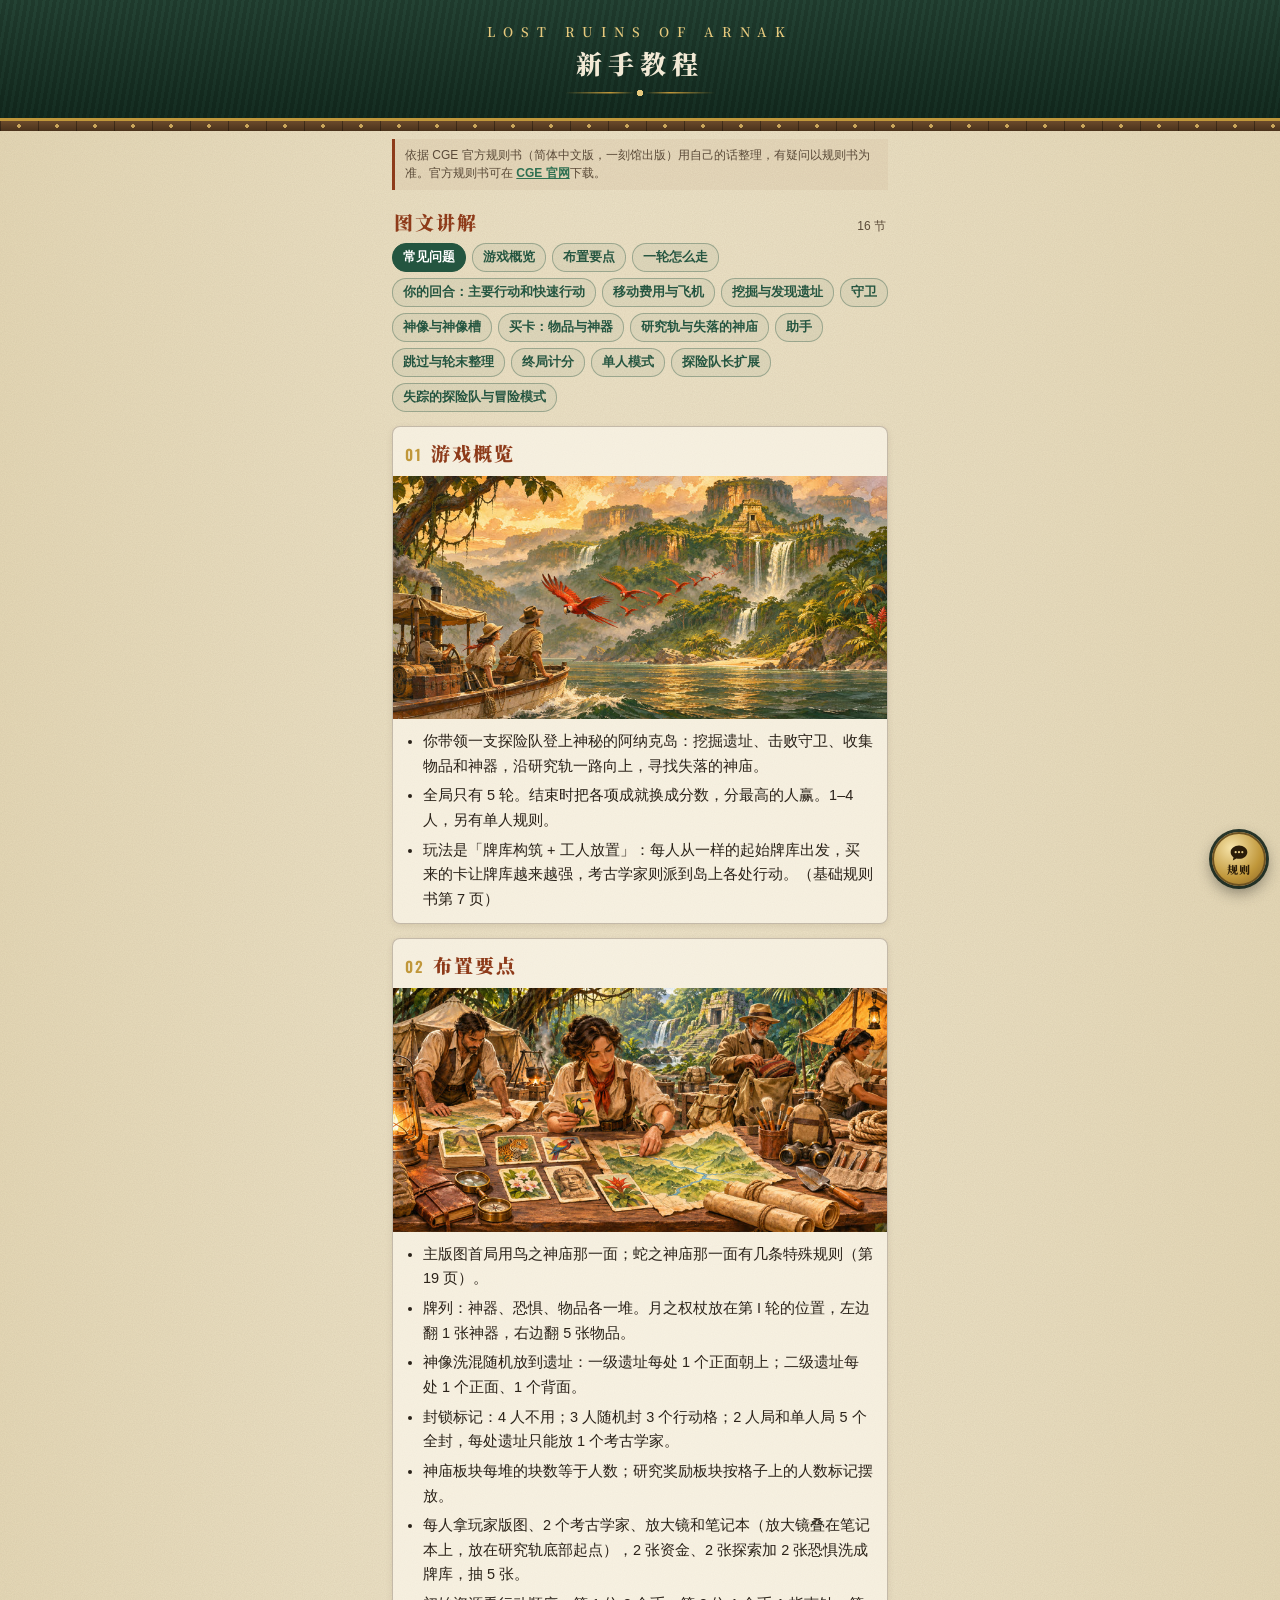
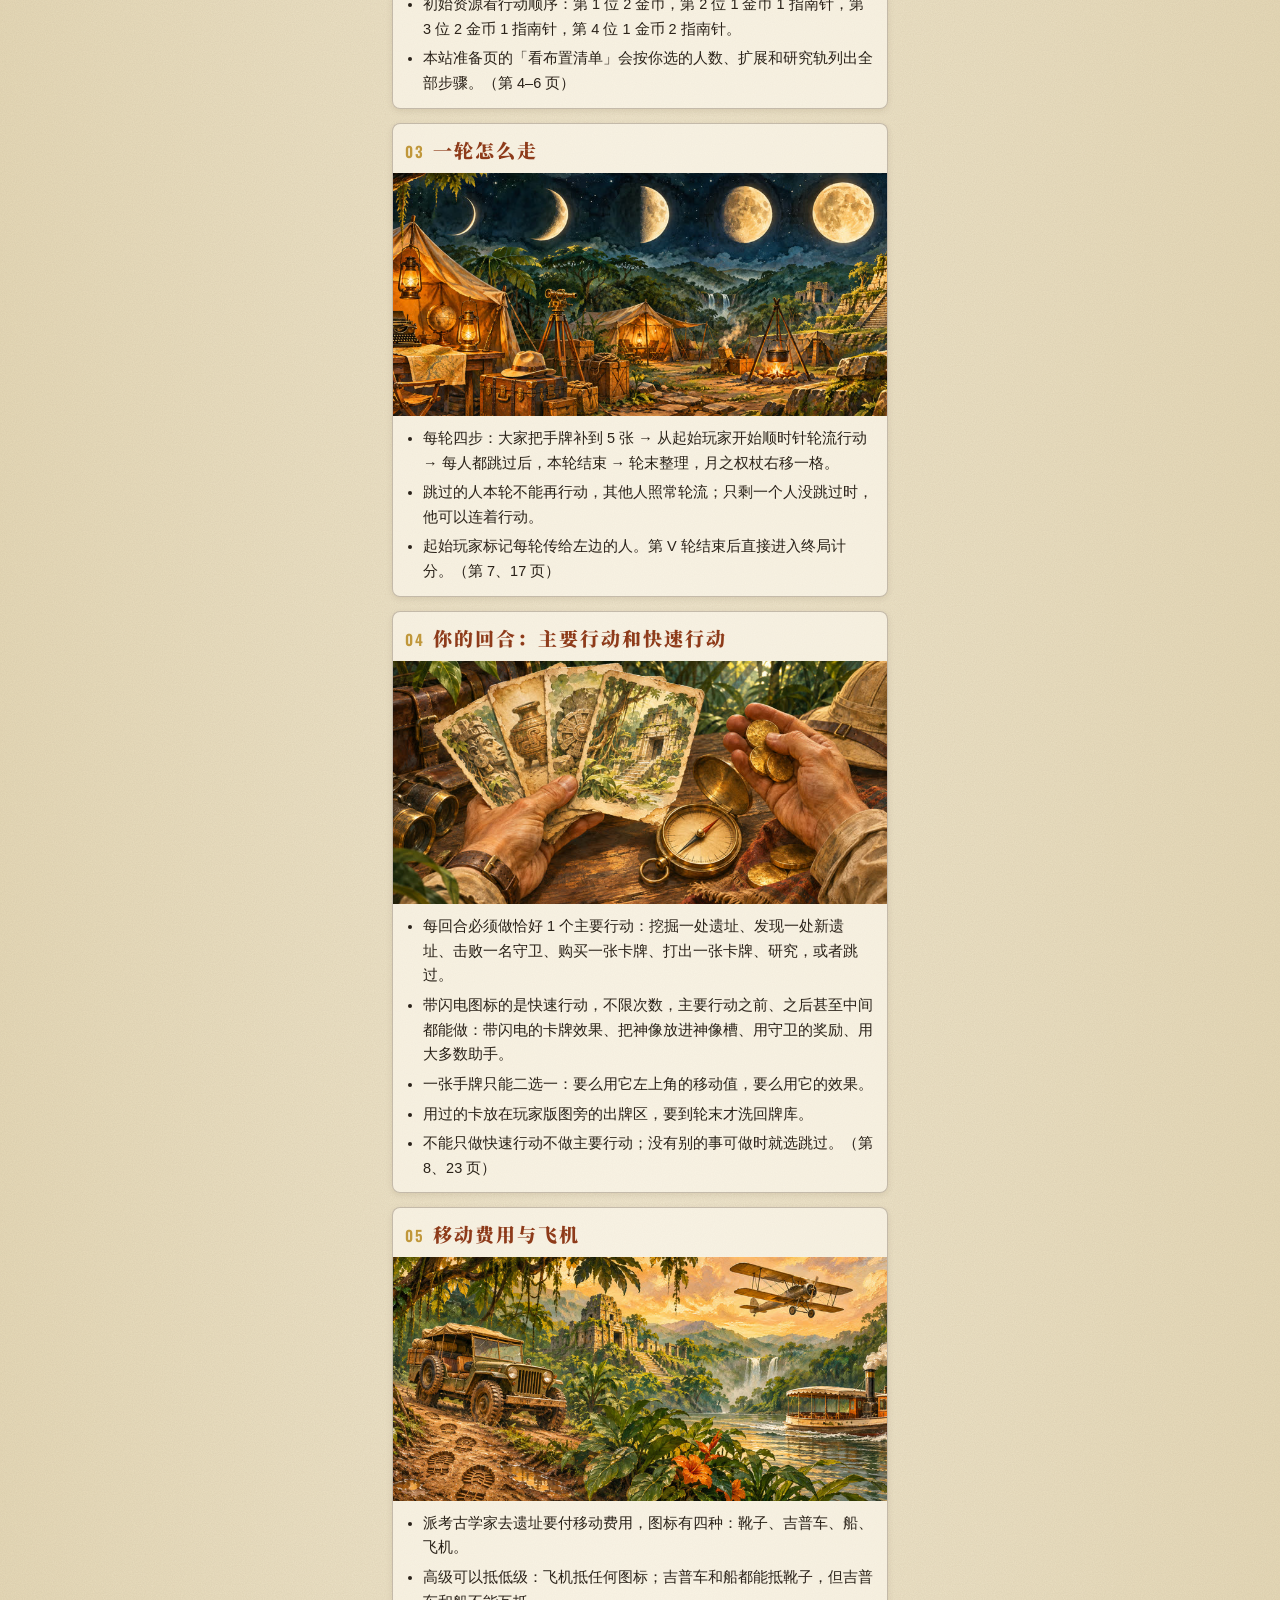
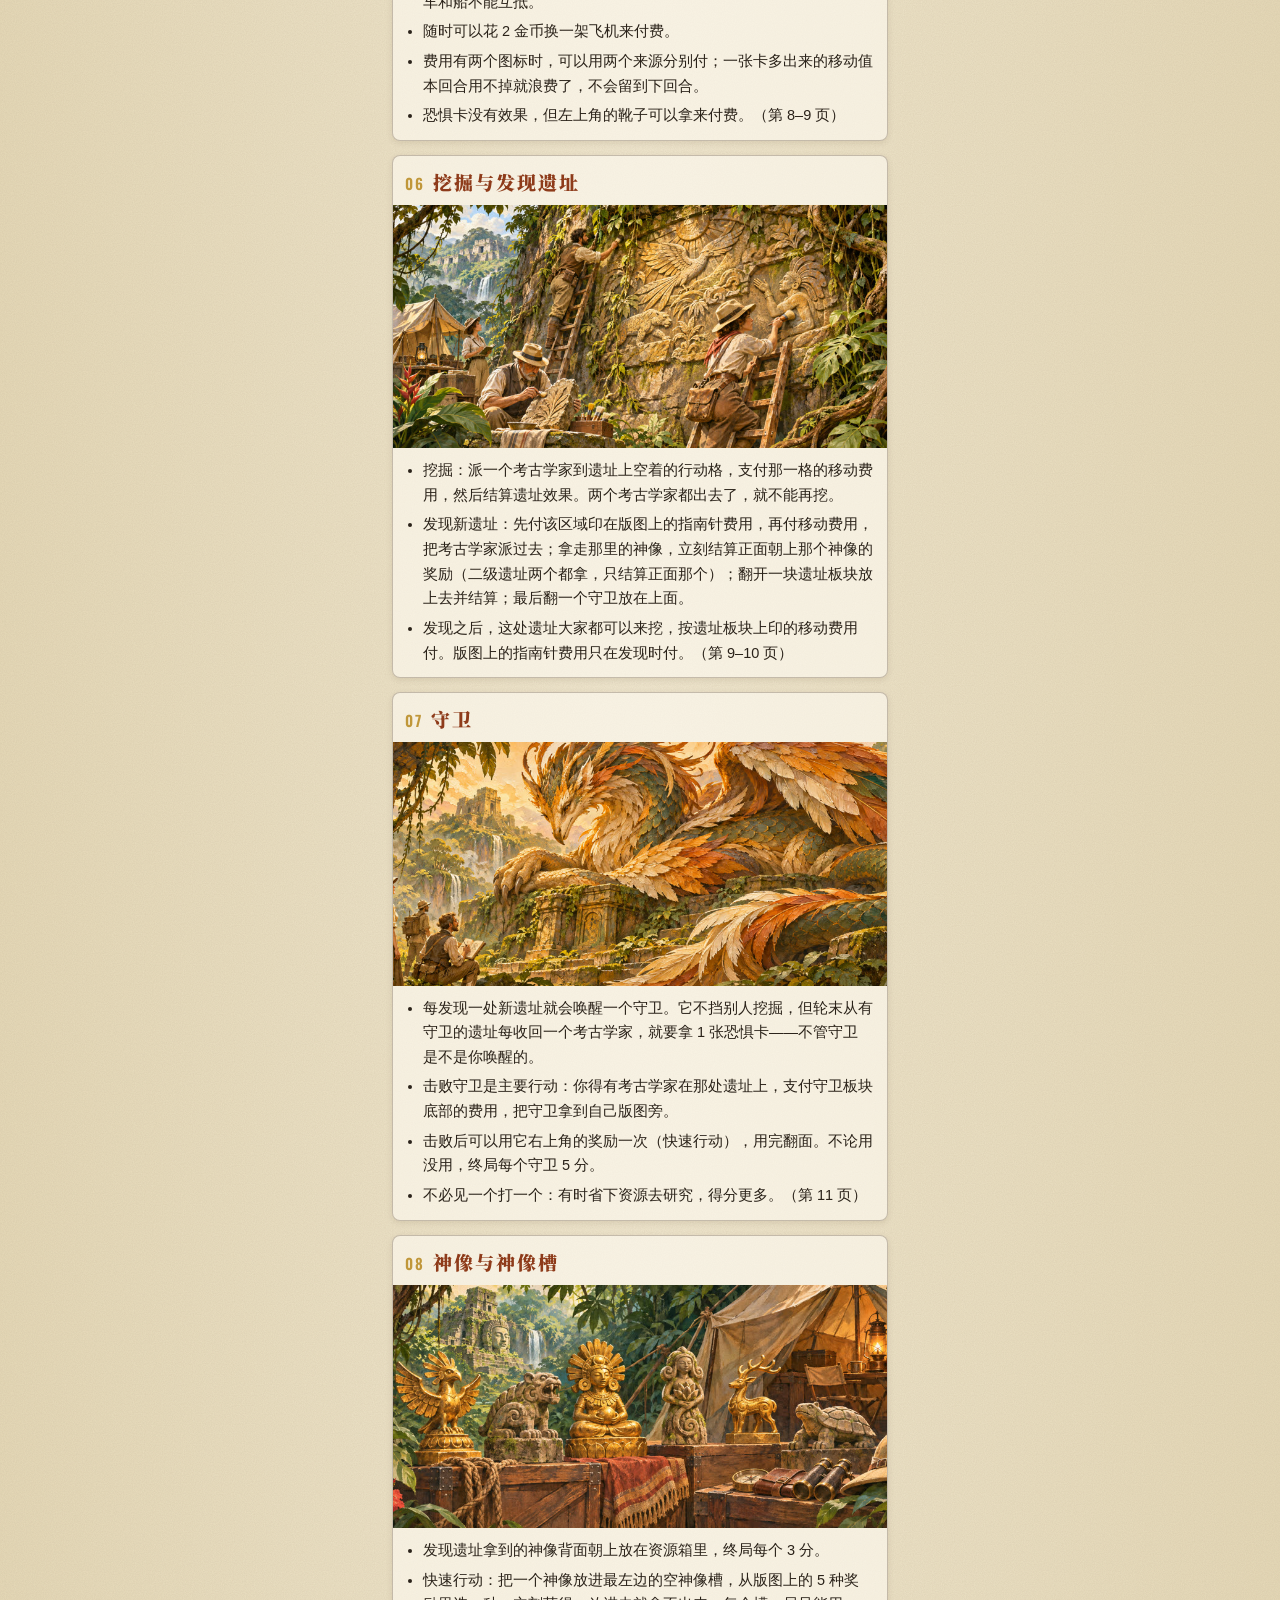
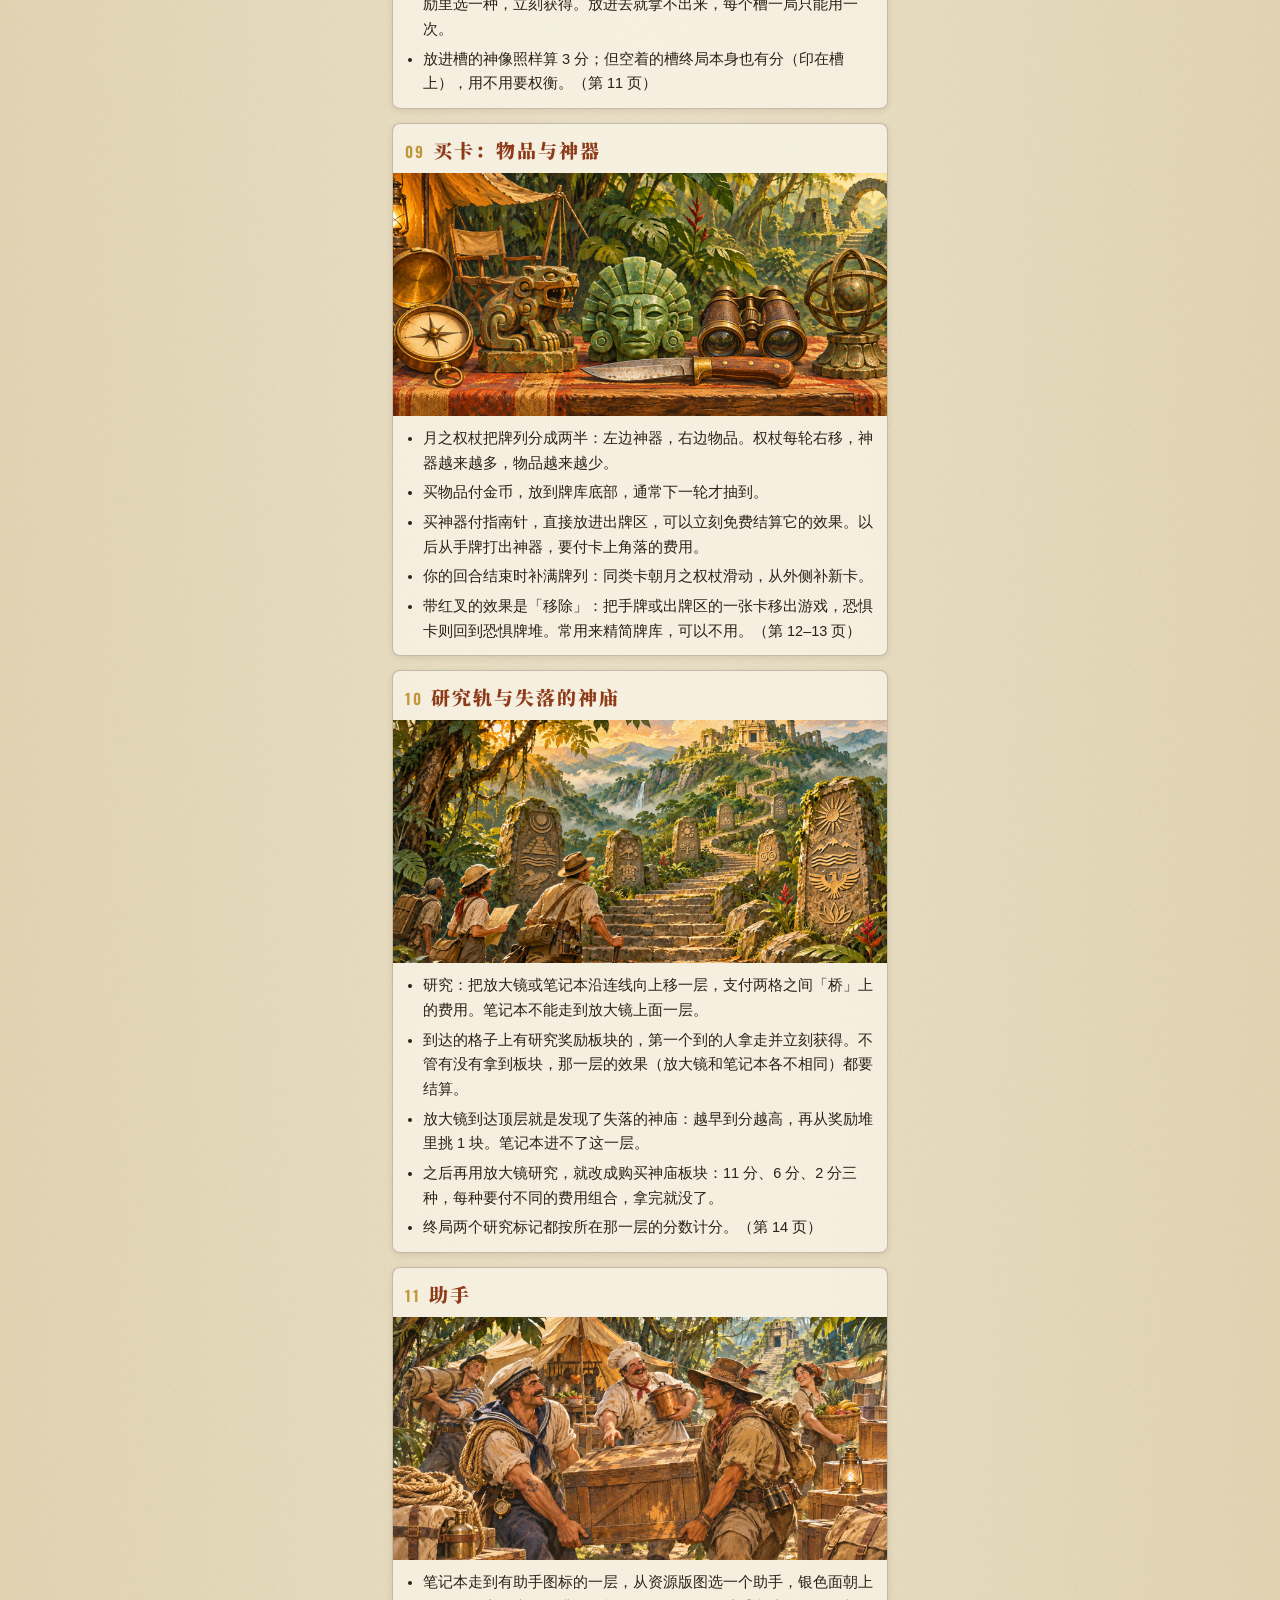
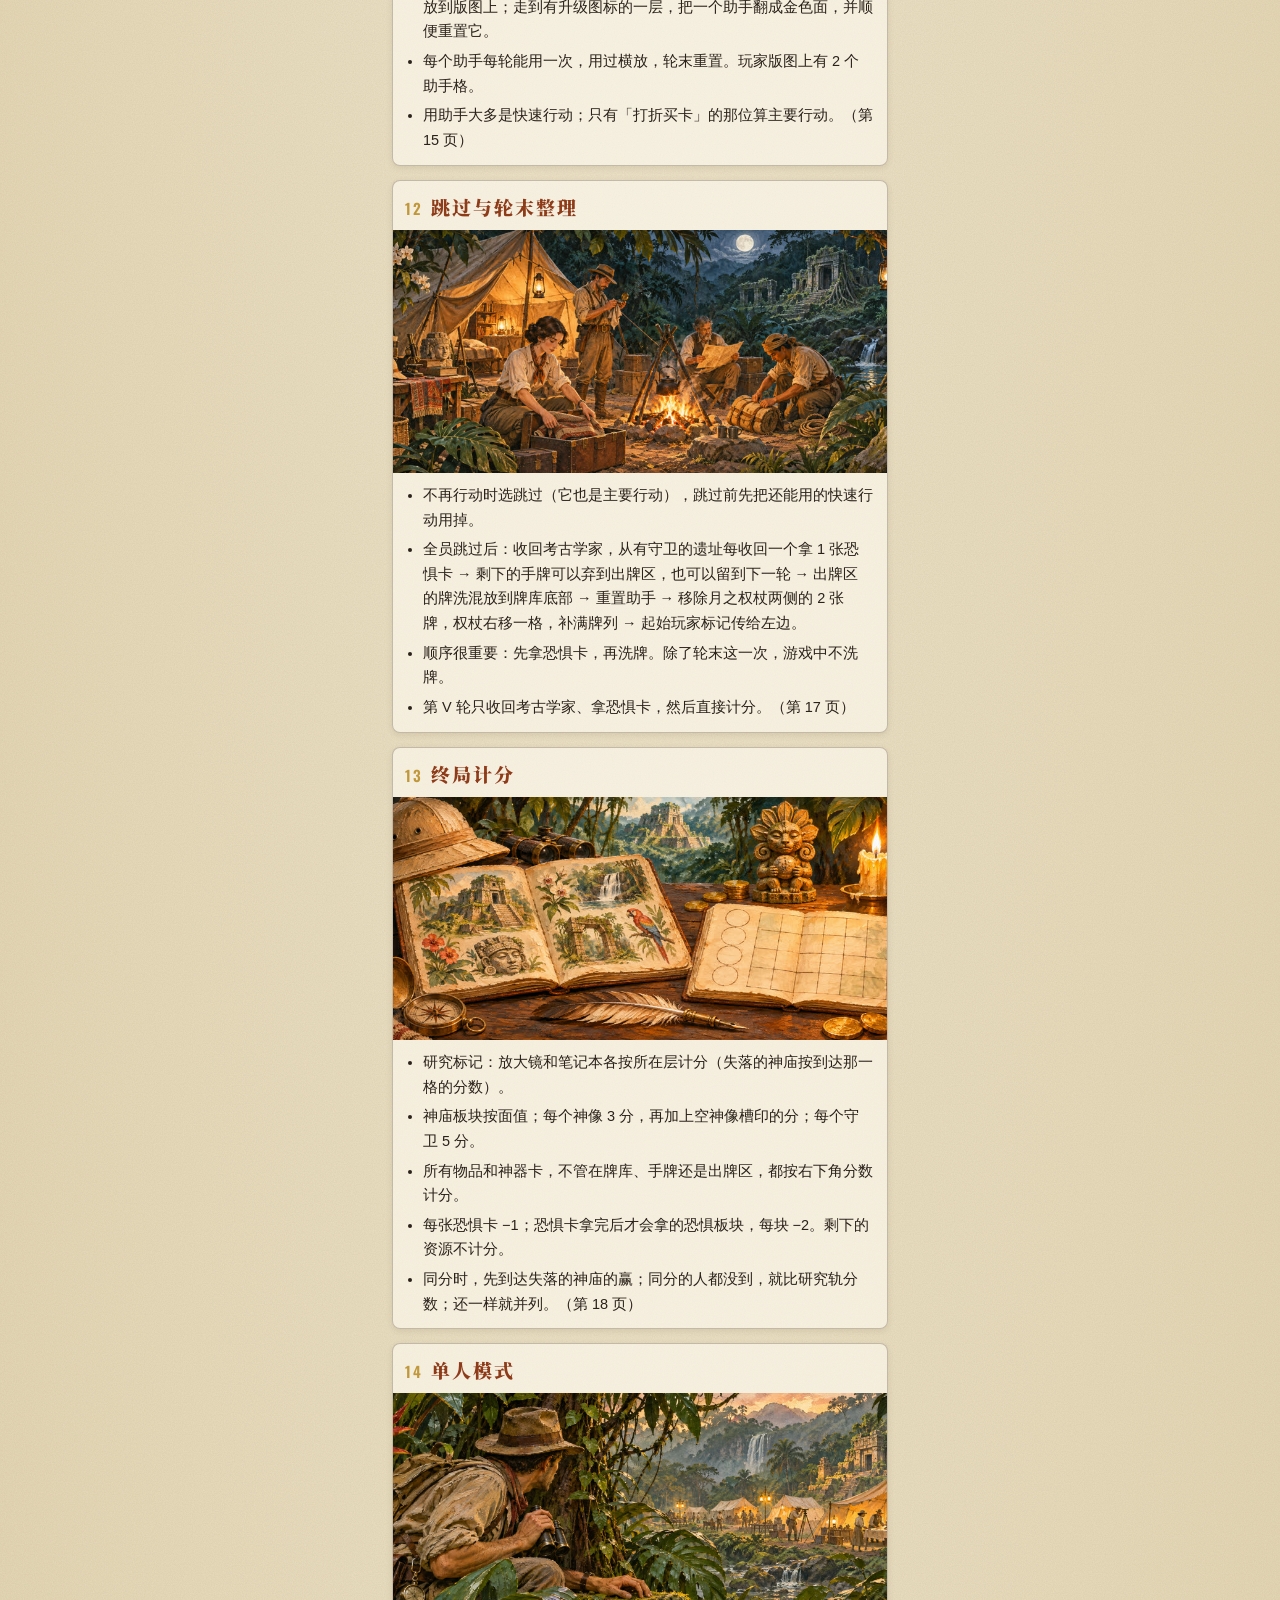
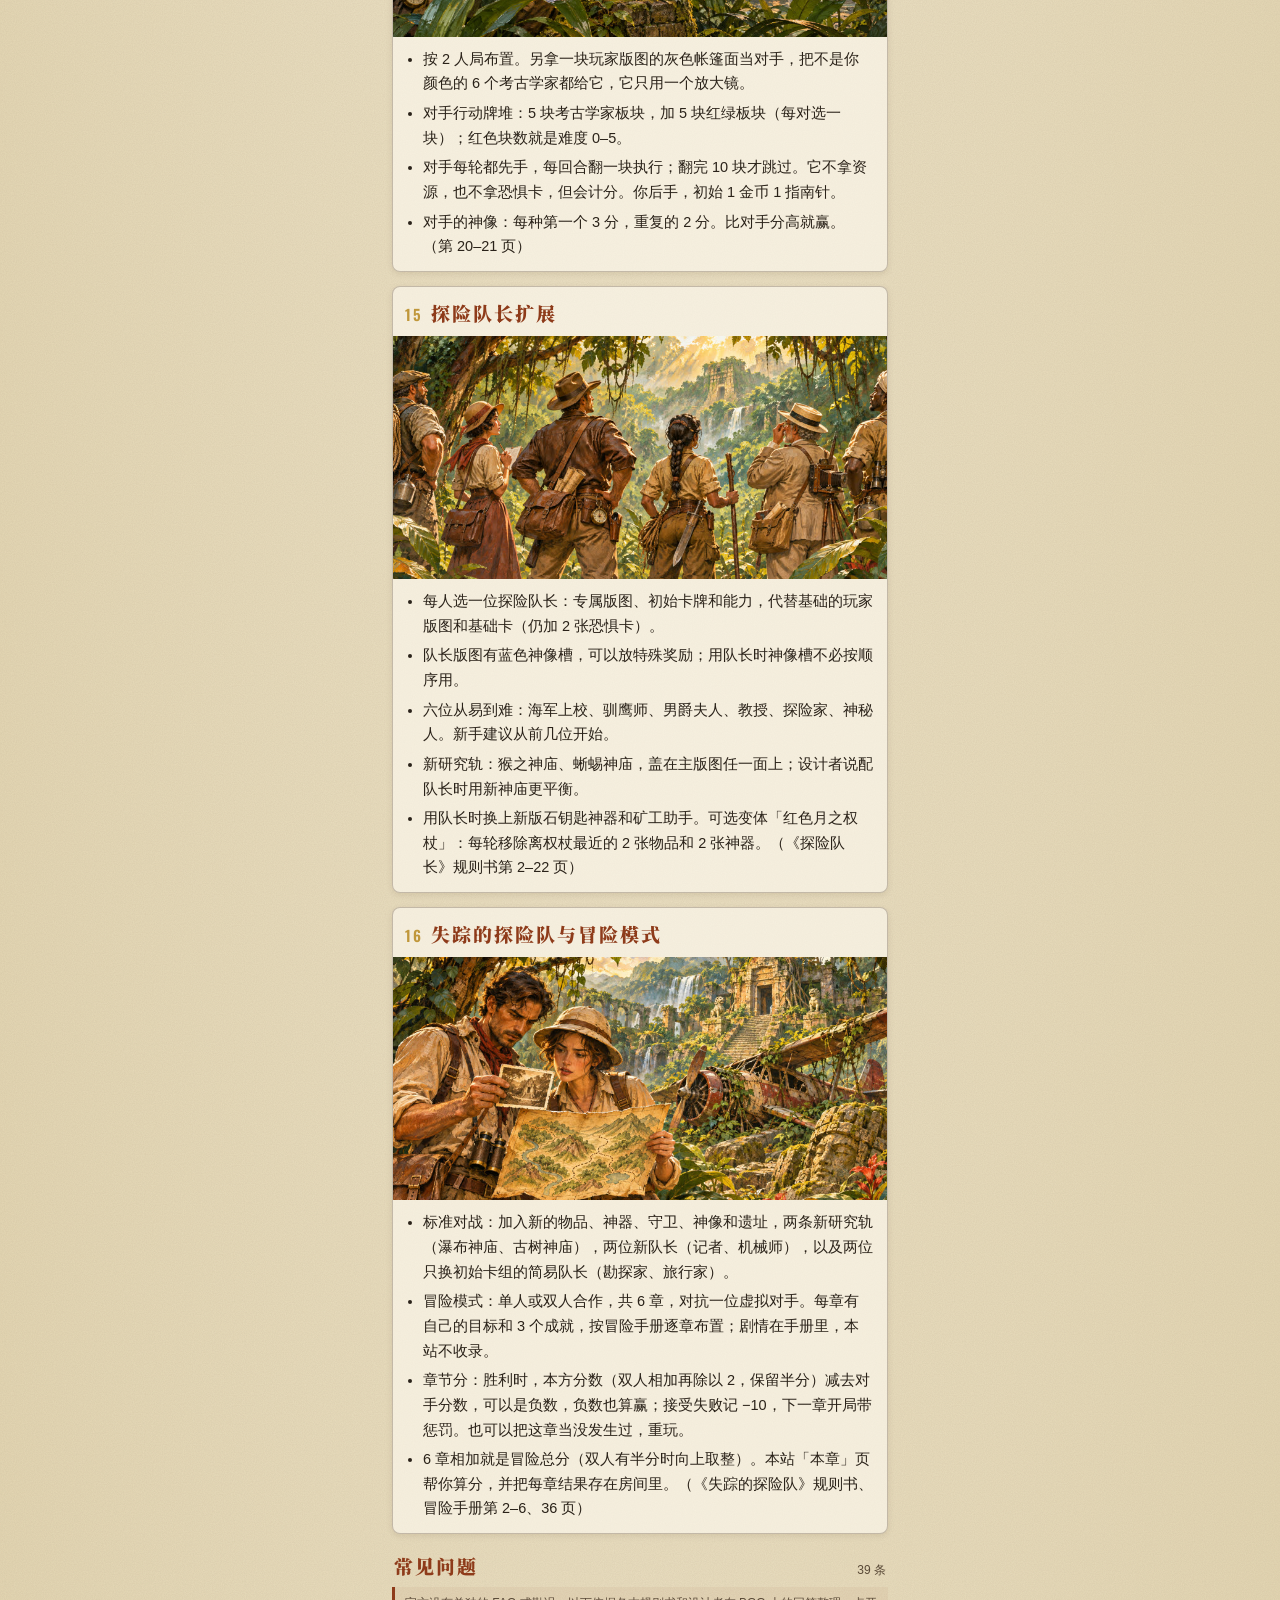
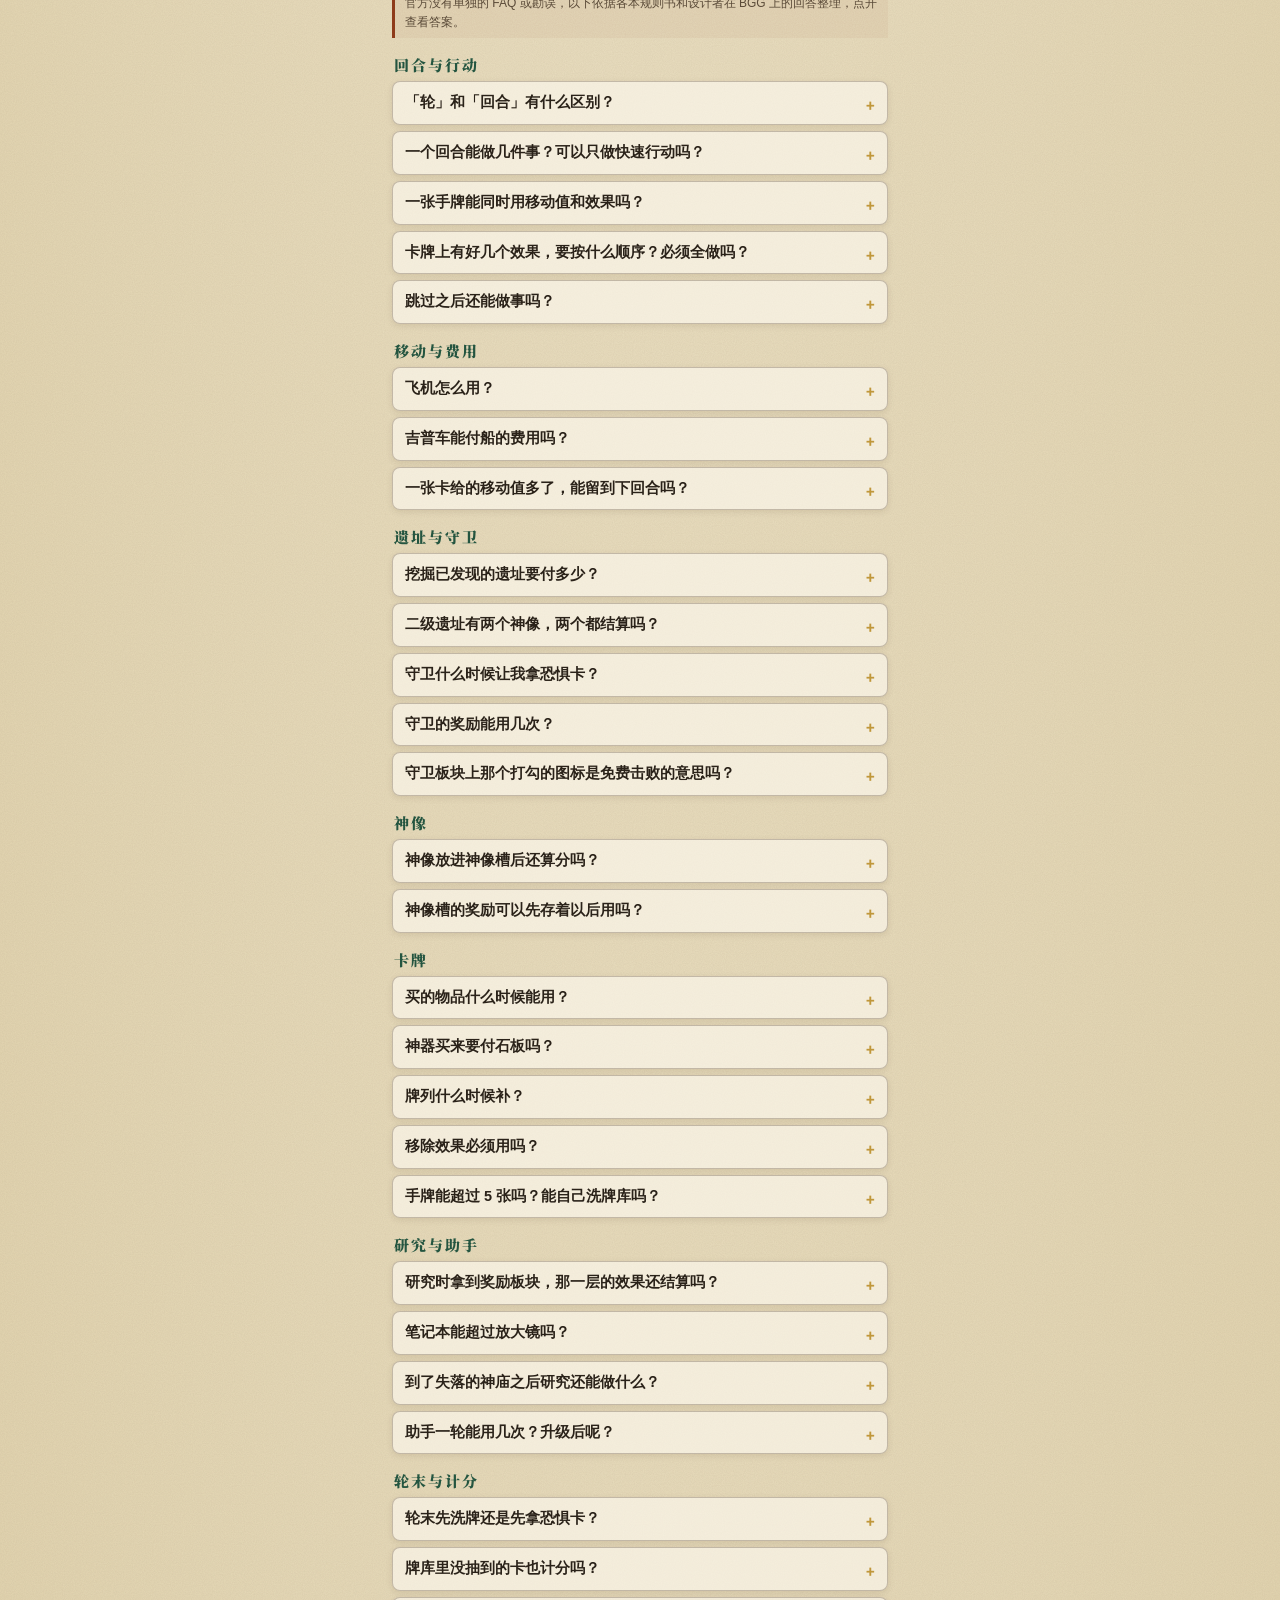
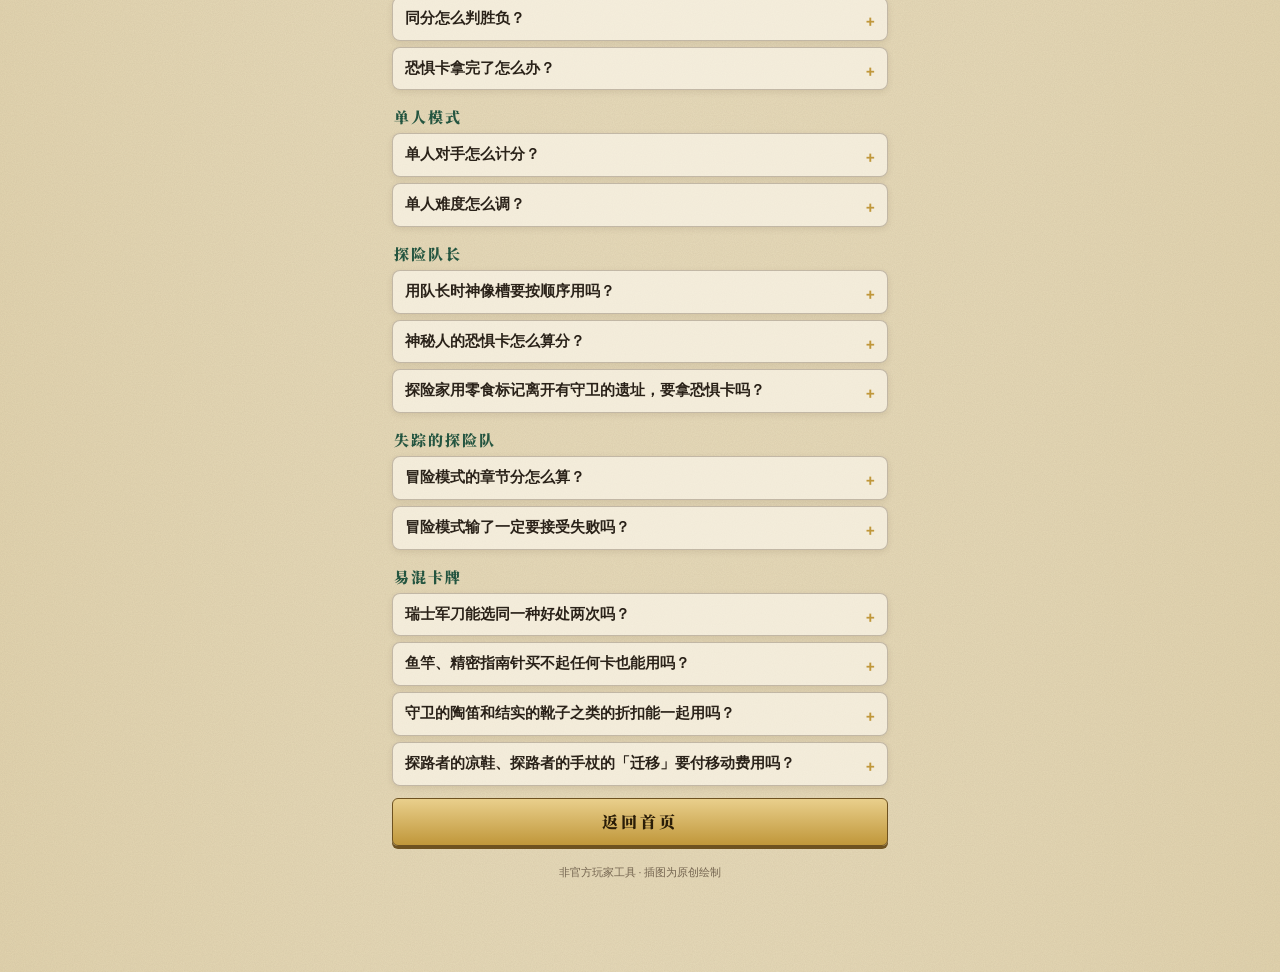
==== public/guide.html @ c451a234 "阿纳克遗迹小助手：布置清单、轮次流程、终局计分、冒险模式记录、教程与规则助手 依据 CGE 官方规则书（简中版）：基础版、探险队长、失踪的探险队、冒险手册 v1.02。 做/不做清单来自社区调研（do" ====
<!doctype html>
<html lang="zh-CN">
<head>
<meta charset="utf-8">
<meta name="viewport" content="width=device-width,initial-scale=1,viewport-fit=cover">
<meta name="theme-color" content="#0f2219">
<title>新手教程 · 阿纳克遗迹</title>
<meta property="og:title" content="新手教程 · 阿纳克遗迹">
<meta property="og:image" content="https://arnak.leisurecat.cloud/img/icon-512.jpg">
<link rel="icon" href="img/icon-64.png">
<link rel="apple-touch-icon" href="img/icon-180.png">
<link rel="preconnect" href="https://fonts.googleapis.com">
<link rel="preconnect" href="https://fonts.gstatic.com" crossorigin>
<link href="https://fonts.googleapis.com/css2?family=Oswald:wght@500;600&family=Noto+Serif+SC:wght@600;900&display=swap" rel="stylesheet">
<link rel="stylesheet" href="style.css">
</head>
<body>
<div style="position:absolute;width:0;height:0;overflow:hidden"><img src="img/icon-512.jpg" alt=""></div>
<div class="hero"><div class="en">LOST RUINS OF ARNAK</div><h1>新手教程</h1><div class="orn"></div></div><div class="band"></div>
<div class="wrap guide">
<p class="note">依据 CGE 官方规则书（简体中文版，一刻馆出版）用自己的话整理，有疑问以规则书为准。官方规则书可在 <a href="https://www.czechgames.com/games/lost-ruins-of-arnak" target="_blank" rel="noopener">CGE 官网</a>下载。</p>
<h2 class="h">图文讲解<small>16 节</small></h2>
<nav class="toc"><a class="fqa" href="#faq">常见问题</a><a href="#s1">游戏概览</a><a href="#s2">布置要点</a><a href="#s3">一轮怎么走</a><a href="#s4">你的回合：主要行动和快速行动</a><a href="#s5">移动费用与飞机</a><a href="#s6">挖掘与发现遗址</a><a href="#s7">守卫</a><a href="#s8">神像与神像槽</a><a href="#s9">买卡：物品与神器</a><a href="#s10">研究轨与失落的神庙</a><a href="#s11">助手</a><a href="#s12">跳过与轮末整理</a><a href="#s13">终局计分</a><a href="#s14">单人模式</a><a href="#s15">探险队长扩展</a><a href="#s16">失踪的探险队与冒险模式</a></nav>
<section class="card gs" id="s1"><h2 class="h"><span><i>01</i>游戏概览</span></h2>
<img src="guide/01.jpg" width="800" height="394" alt="游戏概览" loading="eager"><ul><li>你带领一支探险队登上神秘的阿纳克岛：挖掘遗址、击败守卫、收集物品和神器，沿研究轨一路向上，寻找失落的神庙。</li><li>全局只有 5 轮。结束时把各项成就换成分数，分最高的人赢。1–4 人，另有单人规则。</li><li>玩法是「牌库构筑 + 工人放置」：每人从一样的起始牌库出发，买来的卡让牌库越来越强，考古学家则派到岛上各处行动。（基础规则书第 7 页）</li></ul></section>
<section class="card gs" id="s2"><h2 class="h"><span><i>02</i>布置要点</span></h2>
<img src="guide/02.jpg" width="800" height="394" alt="布置要点" loading="eager"><ul><li>主版图首局用鸟之神庙那一面；蛇之神庙那一面有几条特殊规则（第 19 页）。</li><li>牌列：神器、恐惧、物品各一堆。月之权杖放在第 I 轮的位置，左边翻 1 张神器，右边翻 5 张物品。</li><li>神像洗混随机放到遗址：一级遗址每处 1 个正面朝上；二级遗址每处 1 个正面、1 个背面。</li><li>封锁标记：4 人不用；3 人随机封 3 个行动格；2 人局和单人局 5 个全封，每处遗址只能放 1 个考古学家。</li><li>神庙板块每堆的块数等于人数；研究奖励板块按格子上的人数标记摆放。</li><li>每人拿玩家版图、2 个考古学家、放大镜和笔记本（放大镜叠在笔记本上，放在研究轨底部起点），2 张资金、2 张探索加 2 张恐惧洗成牌库，抽 5 张。</li><li>初始资源看行动顺序：第 1 位 2 金币，第 2 位 1 金币 1 指南针，第 3 位 2 金币 1 指南针，第 4 位 1 金币 2 指南针。</li><li>本站准备页的「看布置清单」会按你选的人数、扩展和研究轨列出全部步骤。（第 4–6 页）</li></ul></section>
<section class="card gs" id="s3"><h2 class="h"><span><i>03</i>一轮怎么走</span></h2>
<img src="guide/03.jpg" width="800" height="394" alt="一轮怎么走" loading="lazy"><ul><li>每轮四步：大家把手牌补到 5 张 → 从起始玩家开始顺时针轮流行动 → 每人都跳过后，本轮结束 → 轮末整理，月之权杖右移一格。</li><li>跳过的人本轮不能再行动，其他人照常轮流；只剩一个人没跳过时，他可以连着行动。</li><li>起始玩家标记每轮传给左边的人。第 V 轮结束后直接进入终局计分。（第 7、17 页）</li></ul></section>
<section class="card gs" id="s4"><h2 class="h"><span><i>04</i>你的回合：主要行动和快速行动</span></h2>
<img src="guide/04.jpg" width="800" height="394" alt="你的回合：主要行动和快速行动" loading="lazy"><ul><li>每回合必须做恰好 1 个主要行动：挖掘一处遗址、发现一处新遗址、击败一名守卫、购买一张卡牌、打出一张卡牌、研究，或者跳过。</li><li>带闪电图标的是快速行动，不限次数，主要行动之前、之后甚至中间都能做：带闪电的卡牌效果、把神像放进神像槽、用守卫的奖励、用大多数助手。</li><li>一张手牌只能二选一：要么用它左上角的移动值，要么用它的效果。</li><li>用过的卡放在玩家版图旁的出牌区，要到轮末才洗回牌库。</li><li>不能只做快速行动不做主要行动；没有别的事可做时就选跳过。（第 8、23 页）</li></ul></section>
<section class="card gs" id="s5"><h2 class="h"><span><i>05</i>移动费用与飞机</span></h2>
<img src="guide/05.jpg" width="800" height="394" alt="移动费用与飞机" loading="lazy"><ul><li>派考古学家去遗址要付移动费用，图标有四种：靴子、吉普车、船、飞机。</li><li>高级可以抵低级：飞机抵任何图标；吉普车和船都能抵靴子，但吉普车和船不能互抵。</li><li>随时可以花 2 金币换一架飞机来付费。</li><li>费用有两个图标时，可以用两个来源分别付；一张卡多出来的移动值本回合用不掉就浪费了，不会留到下回合。</li><li>恐惧卡没有效果，但左上角的靴子可以拿来付费。（第 8–9 页）</li></ul></section>
<section class="card gs" id="s6"><h2 class="h"><span><i>06</i>挖掘与发现遗址</span></h2>
<img src="guide/06.jpg" width="800" height="394" alt="挖掘与发现遗址" loading="lazy"><ul><li>挖掘：派一个考古学家到遗址上空着的行动格，支付那一格的移动费用，然后结算遗址效果。两个考古学家都出去了，就不能再挖。</li><li>发现新遗址：先付该区域印在版图上的指南针费用，再付移动费用，把考古学家派过去；拿走那里的神像，立刻结算正面朝上那个神像的奖励（二级遗址两个都拿，只结算正面那个）；翻开一块遗址板块放上去并结算；最后翻一个守卫放在上面。</li><li>发现之后，这处遗址大家都可以来挖，按遗址板块上印的移动费用付。版图上的指南针费用只在发现时付。（第 9–10 页）</li></ul></section>
<section class="card gs" id="s7"><h2 class="h"><span><i>07</i>守卫</span></h2>
<img src="guide/07.jpg" width="800" height="394" alt="守卫" loading="lazy"><ul><li>每发现一处新遗址就会唤醒一个守卫。它不挡别人挖掘，但轮末从有守卫的遗址每收回一个考古学家，就要拿 1 张恐惧卡——不管守卫是不是你唤醒的。</li><li>击败守卫是主要行动：你得有考古学家在那处遗址上，支付守卫板块底部的费用，把守卫拿到自己版图旁。</li><li>击败后可以用它右上角的奖励一次（快速行动），用完翻面。不论用没用，终局每个守卫 5 分。</li><li>不必见一个打一个：有时省下资源去研究，得分更多。（第 11 页）</li></ul></section>
<section class="card gs" id="s8"><h2 class="h"><span><i>08</i>神像与神像槽</span></h2>
<img src="guide/08.jpg" width="800" height="394" alt="神像与神像槽" loading="lazy"><ul><li>发现遗址拿到的神像背面朝上放在资源箱里，终局每个 3 分。</li><li>快速行动：把一个神像放进最左边的空神像槽，从版图上的 5 种奖励里选一种，立刻获得。放进去就拿不出来，每个槽一局只能用一次。</li><li>放进槽的神像照样算 3 分；但空着的槽终局本身也有分（印在槽上），用不用要权衡。（第 11 页）</li></ul></section>
<section class="card gs" id="s9"><h2 class="h"><span><i>09</i>买卡：物品与神器</span></h2>
<img src="guide/09.jpg" width="800" height="394" alt="买卡：物品与神器" loading="lazy"><ul><li>月之权杖把牌列分成两半：左边神器，右边物品。权杖每轮右移，神器越来越多，物品越来越少。</li><li>买物品付金币，放到牌库底部，通常下一轮才抽到。</li><li>买神器付指南针，直接放进出牌区，可以立刻免费结算它的效果。以后从手牌打出神器，要付卡上角落的费用。</li><li>你的回合结束时补满牌列：同类卡朝月之权杖滑动，从外侧补新卡。</li><li>带红叉的效果是「移除」：把手牌或出牌区的一张卡移出游戏，恐惧卡则回到恐惧牌堆。常用来精简牌库，可以不用。（第 12–13 页）</li></ul></section>
<section class="card gs" id="s10"><h2 class="h"><span><i>10</i>研究轨与失落的神庙</span></h2>
<img src="guide/10.jpg" width="800" height="394" alt="研究轨与失落的神庙" loading="lazy"><ul><li>研究：把放大镜或笔记本沿连线向上移一层，支付两格之间「桥」上的费用。笔记本不能走到放大镜上面一层。</li><li>到达的格子上有研究奖励板块的，第一个到的人拿走并立刻获得。不管有没有拿到板块，那一层的效果（放大镜和笔记本各不相同）都要结算。</li><li>放大镜到达顶层就是发现了失落的神庙：越早到分越高，再从奖励堆里挑 1 块。笔记本进不了这一层。</li><li>之后再用放大镜研究，就改成购买神庙板块：11 分、6 分、2 分三种，每种要付不同的费用组合，拿完就没了。</li><li>终局两个研究标记都按所在那一层的分数计分。（第 14 页）</li></ul></section>
<section class="card gs" id="s11"><h2 class="h"><span><i>11</i>助手</span></h2>
<img src="guide/11.jpg" width="800" height="394" alt="助手" loading="lazy"><ul><li>笔记本走到有助手图标的一层，从资源版图选一个助手，银色面朝上放到版图上；走到有升级图标的一层，把一个助手翻成金色面，并顺便重置它。</li><li>每个助手每轮能用一次，用过横放，轮末重置。玩家版图上有 2 个助手格。</li><li>用助手大多是快速行动；只有「打折买卡」的那位算主要行动。（第 15 页）</li></ul></section>
<section class="card gs" id="s12"><h2 class="h"><span><i>12</i>跳过与轮末整理</span></h2>
<img src="guide/12.jpg" width="800" height="394" alt="跳过与轮末整理" loading="lazy"><ul><li>不再行动时选跳过（它也是主要行动），跳过前先把还能用的快速行动用掉。</li><li>全员跳过后：收回考古学家，从有守卫的遗址每收回一个拿 1 张恐惧卡 → 剩下的手牌可以弃到出牌区，也可以留到下一轮 → 出牌区的牌洗混放到牌库底部 → 重置助手 → 移除月之权杖两侧的 2 张牌，权杖右移一格，补满牌列 → 起始玩家标记传给左边。</li><li>顺序很重要：先拿恐惧卡，再洗牌。除了轮末这一次，游戏中不洗牌。</li><li>第 V 轮只收回考古学家、拿恐惧卡，然后直接计分。（第 17 页）</li></ul></section>
<section class="card gs" id="s13"><h2 class="h"><span><i>13</i>终局计分</span></h2>
<img src="guide/13.jpg" width="800" height="394" alt="终局计分" loading="lazy"><ul><li>研究标记：放大镜和笔记本各按所在层计分（失落的神庙按到达那一格的分数）。</li><li>神庙板块按面值；每个神像 3 分，再加上空神像槽印的分；每个守卫 5 分。</li><li>所有物品和神器卡，不管在牌库、手牌还是出牌区，都按右下角分数计分。</li><li>每张恐惧卡 −1；恐惧卡拿完后才会拿的恐惧板块，每块 −2。剩下的资源不计分。</li><li>同分时，先到达失落的神庙的赢；同分的人都没到，就比研究轨分数；还一样就并列。（第 18 页）</li></ul></section>
<section class="card gs" id="s14"><h2 class="h"><span><i>14</i>单人模式</span></h2>
<img src="guide/14.jpg" width="800" height="394" alt="单人模式" loading="lazy"><ul><li>按 2 人局布置。另拿一块玩家版图的灰色帐篷面当对手，把不是你颜色的 6 个考古学家都给它，它只用一个放大镜。</li><li>对手行动牌堆：5 块考古学家板块，加 5 块红绿板块（每对选一块）；红色块数就是难度 0–5。</li><li>对手每轮都先手，每回合翻一块执行；翻完 10 块才跳过。它不拿资源，也不拿恐惧卡，但会计分。你后手，初始 1 金币 1 指南针。</li><li>对手的神像：每种第一个 3 分，重复的 2 分。比对手分高就赢。（第 20–21 页）</li></ul></section>
<section class="card gs" id="s15"><h2 class="h"><span><i>15</i>探险队长扩展</span></h2>
<img src="guide/15.jpg" width="800" height="394" alt="探险队长扩展" loading="lazy"><ul><li>每人选一位探险队长：专属版图、初始卡牌和能力，代替基础的玩家版图和基础卡（仍加 2 张恐惧卡）。</li><li>队长版图有蓝色神像槽，可以放特殊奖励；用队长时神像槽不必按顺序用。</li><li>六位从易到难：海军上校、驯鹰师、男爵夫人、教授、探险家、神秘人。新手建议从前几位开始。</li><li>新研究轨：猴之神庙、蜥蜴神庙，盖在主版图任一面上；设计者说配队长时用新神庙更平衡。</li><li>用队长时换上新版石钥匙神器和矿工助手。可选变体「红色月之权杖」：每轮移除离权杖最近的 2 张物品和 2 张神器。（《探险队长》规则书第 2–22 页）</li></ul></section>
<section class="card gs" id="s16"><h2 class="h"><span><i>16</i>失踪的探险队与冒险模式</span></h2>
<img src="guide/16.jpg" width="800" height="394" alt="失踪的探险队与冒险模式" loading="lazy"><ul><li>标准对战：加入新的物品、神器、守卫、神像和遗址，两条新研究轨（瀑布神庙、古树神庙），两位新队长（记者、机械师），以及两位只换初始卡组的简易队长（勘探家、旅行家）。</li><li>冒险模式：单人或双人合作，共 6 章，对抗一位虚拟对手。每章有自己的目标和 3 个成就，按冒险手册逐章布置；剧情在手册里，本站不收录。</li><li>章节分：胜利时，本方分数（双人相加再除以 2，保留半分）减去对手分数，可以是负数，负数也算赢；接受失败记 −10，下一章开局带惩罚。也可以把这章当没发生过，重玩。</li><li>6 章相加就是冒险总分（双人有半分时向上取整）。本站「本章」页帮你算分，并把每章结果存在房间里。（《失踪的探险队》规则书、冒险手册第 2–6、36 页）</li></ul></section>
<h2 class="h" id="faq">常见问题<small>39 条</small></h2>
<p class="note">官方没有单独的 FAQ 或勘误，以下依据各本规则书和设计者在 BGG 上的回答整理，点开查看答案。</p>
<h3 class="fq-cat">回合与行动</h3><details class="card fq"><summary>「轮」和「回合」有什么区别？</summary><p>全局共 5 轮。每一轮里，大家从起始玩家开始顺时针轮流进行回合，每个回合做 1 个主要行动，直到所有人都跳过，这一轮才结束。所以一轮里你通常会有好几个回合。 <a href="https://filemanager.czechgames.com/storage/files/lost-ruins-of-arnak/rules/lost-ruins-of-arnak-rules-zh-s.pdf" target="_blank" rel="noopener">来源：基础规则书第 7 页</a></p></details><details class="card fq"><summary>一个回合能做几件事？可以只做快速行动吗？</summary><p>每回合必须做恰好 1 个主要行动，快速行动不限次数，可以在主要行动之前、之后或中间做。不能只做快速行动；没有别的主要行动可做时，必须选择跳过，跳过本身就是主要行动。 <a href="https://filemanager.czechgames.com/storage/files/lost-ruins-of-arnak/rules/lost-ruins-of-arnak-rules-zh-s.pdf" target="_blank" rel="noopener">来源：基础规则书第 8、23 页</a></p></details><details class="card fq"><summary>一张手牌能同时用移动值和效果吗？</summary><p>不能，二选一：要么用左上角的移动值付费，要么打出它的效果。用掉的牌都放进出牌区。 <a href="https://filemanager.czechgames.com/storage/files/lost-ruins-of-arnak/rules/lost-ruins-of-arnak-rules-zh-s.pdf" target="_blank" rel="noopener">来源：基础规则书第 8 页</a></p></details><details class="card fq"><summary>卡牌上有好几个效果，要按什么顺序？必须全做吗？</summary><p>按卡上印的顺序结算。有些效果是可选的，比如结实的靴子、海龟、鸵鸟这类卡，可以只用前半部分（例如抽牌），后面派考古学家的部分不做。 <a href="https://boardgamegeek.com/thread/2545805" target="_blank" rel="noopener">来源：设计者在 BGG 的回答</a></p></details><details class="card fq"><summary>跳过之后还能做事吗？</summary><p>跳过后本轮你不会再有回合，其他人继续轮流，轮到你时直接跳过你。跳过之前，同一回合里还可以先把快速行动用掉。 <a href="https://filemanager.czechgames.com/storage/files/lost-ruins-of-arnak/rules/lost-ruins-of-arnak-rules-zh-s.pdf" target="_blank" rel="noopener">来源：基础规则书第 17 页</a></p></details><h3 class="fq-cat">移动与费用</h3><details class="card fq"><summary>飞机怎么用？</summary><p>任何时候都可以花 2 金币换一架飞机，飞机可以抵任何一个移动图标。击败守卫的费用里如果有移动图标，同样可以这样付。 <a href="https://filemanager.czechgames.com/storage/files/lost-ruins-of-arnak/rules/lost-ruins-of-arnak-rules-zh-s.pdf" target="_blank" rel="noopener">来源：基础规则书第 9 页</a></p></details><details class="card fq"><summary>吉普车能付船的费用吗？</summary><p>不能。飞机抵一切；吉普车和船都能抵靴子，但吉普车和船之间不能互抵。 <a href="https://filemanager.czechgames.com/storage/files/lost-ruins-of-arnak/rules/lost-ruins-of-arnak-rules-zh-s.pdf" target="_blank" rel="noopener">来源：基础规则书第 9 页</a></p></details><details class="card fq"><summary>一张卡给的移动值多了，能留到下回合吗？</summary><p>不能。多出来的会浪费。不过一张卡的移动值可以同时付两处费用，例如一部分付助手的快速行动、一部分付挖掘。 <a href="https://filemanager.czechgames.com/storage/files/lost-ruins-of-arnak/rules/lost-ruins-of-arnak-rules-zh-s.pdf" target="_blank" rel="noopener">来源：基础规则书第 9、15 页</a></p></details><h3 class="fq-cat">遗址与守卫</h3><details class="card fq"><summary>挖掘已发现的遗址要付多少？</summary><p>付遗址板块上那个行动格印的移动费用。版图上印的指南针费用只在发现这处遗址时付一次。 <a href="https://filemanager.czechgames.com/storage/files/lost-ruins-of-arnak/rules/lost-ruins-of-arnak-rules-zh-s.pdf" target="_blank" rel="noopener">来源：基础规则书第 10 页</a></p></details><details class="card fq"><summary>二级遗址有两个神像，两个都结算吗？</summary><p>两个神像都拿走，但只结算正面朝上那个的奖励；另一个直接背面朝上放进资源箱。 <a href="https://filemanager.czechgames.com/storage/files/lost-ruins-of-arnak/rules/lost-ruins-of-arnak-rules-zh-s.pdf" target="_blank" rel="noopener">来源：基础规则书第 10 页</a></p></details><details class="card fq"><summary>守卫什么时候让我拿恐惧卡？</summary><p>只在轮末收回考古学家时：每从一处还有守卫的遗址收回一个考古学家，拿 1 张恐惧卡放进出牌区。守卫是不是你唤醒的都一样。 <a href="https://filemanager.czechgames.com/storage/files/lost-ruins-of-arnak/rules/lost-ruins-of-arnak-rules-zh-s.pdf" target="_blank" rel="noopener">来源：基础规则书第 10、17 页</a></p></details><details class="card fq"><summary>守卫的奖励能用几次？</summary><p>整局只能用一次，用完把守卫翻面。不管用没用，终局每个守卫都算 5 分。 <a href="https://filemanager.czechgames.com/storage/files/lost-ruins-of-arnak/rules/lost-ruins-of-arnak-rules-zh-s.pdf" target="_blank" rel="noopener">来源：基础规则书第 11 页</a></p></details><details class="card fq"><summary>守卫板块上那个打勾的图标是免费击败的意思吗？</summary><p>不是。击败守卫要付板块底部的费用。早期印刷的守卫板块上多印了一个提示图标，容易误解，新印刷版已经去掉。 <a href="https://boardgamegeek.com/thread/2796711" target="_blank" rel="noopener">来源：设计者在 BGG 的回答</a></p></details><h3 class="fq-cat">神像</h3><details class="card fq"><summary>神像放进神像槽后还算分吗？</summary><p>算，每个神像 3 分，放不放进槽都一样。另外，终局还空着的神像槽，按槽上印的分数加分。 <a href="https://filemanager.czechgames.com/storage/files/lost-ruins-of-arnak/rules/lost-ruins-of-arnak-rules-zh-s.pdf" target="_blank" rel="noopener">来源：基础规则书第 11、18 页</a></p></details><details class="card fq"><summary>神像槽的奖励可以先存着以后用吗？</summary><p>不能。把神像放进槽时就从 5 种奖励里选一种立刻获得。研究奖励板块也是到达时立刻获得。 <a href="https://filemanager.czechgames.com/storage/files/lost-ruins-of-arnak/rules/lost-ruins-of-arnak-rules-zh-s.pdf" target="_blank" rel="noopener">来源：基础规则书第 11、14 页</a></p></details><h3 class="fq-cat">卡牌</h3><details class="card fq"><summary>买的物品什么时候能用？</summary><p>买的物品放到牌库底部，轮末洗回的牌会放在它下面，所以一般下一轮就会抽到。如果本轮有抽牌效果把它抽上来，也可以当轮使用。 <a href="https://filemanager.czechgames.com/storage/files/lost-ruins-of-arnak/rules/lost-ruins-of-arnak-rules-zh-s.pdf" target="_blank" rel="noopener">来源：基础规则书第 12、23 页</a></p></details><details class="card fq"><summary>神器买来要付石板吗？</summary><p>买神器只付指南针，并且可以立刻免费结算效果，不用付角落的费用。以后从手牌打出这张神器时，才要付角落的费用。 <a href="https://filemanager.czechgames.com/storage/files/lost-ruins-of-arnak/rules/lost-ruins-of-arnak-rules-zh-s.pdf" target="_blank" rel="noopener">来源：基础规则书第 12–13 页</a></p></details><details class="card fq"><summary>牌列什么时候补？</summary><p>在你的回合结束时补。同类卡朝月之权杖滑动，再从外侧补一张新的。设计者确认这是本意。 <a href="https://boardgamegeek.com/thread/2664297" target="_blank" rel="noopener">来源：设计者在 BGG 的回答</a></p></details><details class="card fq"><summary>移除效果必须用吗？</summary><p>可以不用。移除时把手牌或出牌区的一张卡移出游戏，恐惧卡则回到恐惧牌堆。先打出再从出牌区移除，比直接移除手牌更划算。 <a href="https://boardgamegeek.com/thread/2577530" target="_blank" rel="noopener">来源：设计者在 BGG 的回答</a></p></details><details class="card fq"><summary>手牌能超过 5 张吗？能自己洗牌库吗？</summary><p>手牌可以超过 5 张，5 张只限制每轮开始的补牌。牌库只在开局洗一次，之后只有轮末把出牌区的牌洗混放到牌库底，平时不能洗。牌库抽空了就不能再抽。 <a href="https://filemanager.czechgames.com/storage/files/lost-ruins-of-arnak/rules/lost-ruins-of-arnak-rules-zh-s.pdf" target="_blank" rel="noopener">来源：基础规则书第 23 页</a></p></details><h3 class="fq-cat">研究与助手</h3><details class="card fq"><summary>研究时拿到奖励板块，那一层的效果还结算吗？</summary><p>结算。每层的效果每次到达都要结算，奖励板块只给第一个到的人。你可以选择先结算层效果再用奖励板块。 <a href="https://filemanager.czechgames.com/storage/files/lost-ruins-of-arnak/rules/lost-ruins-of-arnak-rules-zh-s.pdf" target="_blank" rel="noopener">来源：基础规则书第 14、23 页</a></p></details><details class="card fq"><summary>笔记本能超过放大镜吗？</summary><p>不能，笔记本最多和放大镜在同一层。笔记本也进不了失落的神庙那一层。（《失踪的探险队》的记者例外，笔记本可以高一层。） <a href="https://filemanager.czechgames.com/storage/files/lost-ruins-of-arnak/rules/lost-ruins-of-arnak-rules-zh-s.pdf" target="_blank" rel="noopener">来源：基础规则书第 14 页</a></p></details><details class="card fq"><summary>到了失落的神庙之后研究还能做什么？</summary><p>再用放大镜研究时，改为付费买一块神庙板块：11 分、6 分、2 分三种，各要付不同的费用组合，每堆拿完就没了。 <a href="https://filemanager.czechgames.com/storage/files/lost-ruins-of-arnak/rules/lost-ruins-of-arnak-rules-zh-s.pdf" target="_blank" rel="noopener">来源：基础规则书第 14 页</a></p></details><details class="card fq"><summary>助手一轮能用几次？升级后呢？</summary><p>每个助手每轮用一次，用过横放，轮末重置。升级到金色面时会顺便重置，所以刚用过的助手升级后可以再用一次。 <a href="https://filemanager.czechgames.com/storage/files/lost-ruins-of-arnak/rules/lost-ruins-of-arnak-rules-zh-s.pdf" target="_blank" rel="noopener">来源：基础规则书第 15 页</a></p></details><h3 class="fq-cat">轮末与计分</h3><details class="card fq"><summary>轮末先洗牌还是先拿恐惧卡？</summary><p>先收回考古学家、拿恐惧卡，再把出牌区连同新拿的恐惧卡一起洗混放到牌库底。 <a href="https://filemanager.czechgames.com/storage/files/lost-ruins-of-arnak/rules/lost-ruins-of-arnak-rules-zh-s.pdf" target="_blank" rel="noopener">来源：基础规则书第 17、23 页</a></p></details><details class="card fq"><summary>牌库里没抽到的卡也计分吗？</summary><p>计分。终局你拥有的所有物品和神器卡都算，不管在牌库、手牌还是出牌区；恐惧卡同样不管在哪里都每张 −1。 <a href="https://filemanager.czechgames.com/storage/files/lost-ruins-of-arnak/rules/lost-ruins-of-arnak-rules-zh-s.pdf" target="_blank" rel="noopener">来源：基础规则书第 18 页</a></p></details><details class="card fq"><summary>同分怎么判胜负？</summary><p>先到达失落的神庙的人赢；同分的人都没到达，就比研究轨分数高低；还一样就共享胜利。 <a href="https://filemanager.czechgames.com/storage/files/lost-ruins-of-arnak/rules/lost-ruins-of-arnak-rules-zh-s.pdf" target="_blank" rel="noopener">来源：基础规则书第 18 页</a></p></details><details class="card fq"><summary>恐惧卡拿完了怎么办？</summary><p>改拿恐惧板块（×3 板块的背面），放进出牌区，终局每块 −2。可以用移除效果把它移除。这种情况很少见。 <a href="https://filemanager.czechgames.com/storage/files/lost-ruins-of-arnak/rules/lost-ruins-of-arnak-rules-zh-s.pdf" target="_blank" rel="noopener">来源：基础规则书第 23 页</a></p></details><h3 class="fq-cat">单人模式</h3><details class="card fq"><summary>单人对手怎么计分？</summary><p>对手按放大镜位置、神庙板块、守卫、买到的卡计分。神像每种第一个 3 分，重复的（放在 −1 格的）每个 2 分。对手不拿恐惧卡。 <a href="https://filemanager.czechgames.com/storage/files/lost-ruins-of-arnak/rules/lost-ruins-of-arnak-rules-zh-s.pdf" target="_blank" rel="noopener">来源：基础规则书第 21 页</a></p></details><details class="card fq"><summary>单人难度怎么调？</summary><p>对手行动牌堆由 5 块考古学家板块和 5 块红绿板块组成，红色那块更凶。用几块红色，难度就是几（0–5）。 <a href="https://filemanager.czechgames.com/storage/files/lost-ruins-of-arnak/rules/lost-ruins-of-arnak-rules-zh-s.pdf" target="_blank" rel="noopener">来源：基础规则书第 20 页</a></p></details><h3 class="fq-cat">探险队长</h3><details class="card fq"><summary>用队长时神像槽要按顺序用吗？</summary><p>不用。用队长时可以先用蓝色神像槽；普通的 5 种奖励在任何槽（包括蓝色槽）都能选，蓝色槽的特殊奖励只有放进蓝色槽才能用。 <a href="https://filemanager.czechgames.com/storage/files/lost-ruins-of-arnak-expedition-leaders/rules/lost-ruins-of-arnak-expedition-leaders-rules-zh-s.pdf" target="_blank" rel="noopener">来源：《探险队长》规则书第 5 页</a></p></details><details class="card fq"><summary>神秘人的恐惧卡怎么算分？</summary><p>神秘人移除的恐惧卡进入祭典牌堆，终局不扣分，还可以花 2、3、4 张举行祭典。举行祭典算主要行动。 <a href="https://filemanager.czechgames.com/storage/files/lost-ruins-of-arnak-expedition-leaders/rules/lost-ruins-of-arnak-expedition-leaders-rules-zh-s.pdf" target="_blank" rel="noopener">来源：《探险队长》规则书第 16 页</a></p></details><details class="card fq"><summary>探险家用零食标记离开有守卫的遗址，要拿恐惧卡吗？</summary><p>不用。用零食标记把考古学家再派出去时，零食标记留在离开的遗址上，你之后不能回到那里。零食标记轮末回到版图。 <a href="https://filemanager.czechgames.com/storage/files/lost-ruins-of-arnak-expedition-leaders/rules/lost-ruins-of-arnak-expedition-leaders-rules-zh-s.pdf" target="_blank" rel="noopener">来源：《探险队长》规则书第 14 页</a></p></details><h3 class="fq-cat">失踪的探险队</h3><details class="card fq"><summary>冒险模式的章节分怎么算？</summary><p>胜利时，本方分数（双人相加除以 2，保留半分）减去对手分数，可以是负数，负数也算胜利。接受失败记 −10。6 章相加是冒险总分，双人有半分时向上取整。 <a href="https://filemanager.czechgames.com/storage/files/lost-ruins-of-arnak-the-missing-expedition/other-downloads/campaign-book/AR3%20campaign%20rules%20ZH-S%2008.pdf" target="_blank" rel="noopener">来源：冒险手册第 5、36 页</a></p></details><details class="card fq"><summary>冒险模式输了一定要接受失败吗？</summary><p>不用。可以当这章没发生过直接重玩，重玩前赢得的东西不算。接受失败会读替代结局，并在下一章开局带惩罚。 <a href="https://filemanager.czechgames.com/storage/files/lost-ruins-of-arnak-the-missing-expedition/other-downloads/campaign-book/AR3%20campaign%20rules%20ZH-S%2008.pdf" target="_blank" rel="noopener">来源：冒险手册第 4、6 页</a></p></details><h3 class="fq-cat">易混卡牌</h3><details class="card fq"><summary>瑞士军刀能选同一种好处两次吗？</summary><p>不能，必须从四种里选两种不同的。 <a href="https://filemanager.czechgames.com/storage/files/lost-ruins-of-arnak/rules/lost-ruins-of-arnak-rules-zh-s.pdf" target="_blank" rel="noopener">来源：基础规则书第 22 页</a></p></details><details class="card fq"><summary>鱼竿、精密指南针买不起任何卡也能用吗？</summary><p>能。翻开对应牌堆顶的一张，它也算可买的卡之一；可以都不买，把它翻回去。 <a href="https://filemanager.czechgames.com/storage/files/lost-ruins-of-arnak/rules/lost-ruins-of-arnak-rules-zh-s.pdf" target="_blank" rel="noopener">来源：基础规则书第 22 页</a></p></details><details class="card fq"><summary>守卫的陶笛和结实的靴子之类的折扣能一起用吗？</summary><p>能。设计者确认陶笛会把你所有的移动图标变成飞机，包括靴子、海龟、鸵鸟这类卡给的折扣。 <a href="https://boardgamegeek.com/thread/2668476" target="_blank" rel="noopener">来源：设计者在 BGG 的回答</a></p></details><details class="card fq"><summary>探路者的凉鞋、探路者的手杖的「迁移」要付移动费用吗？</summary><p>不用。迁移是把已在遗址上的考古学家移到另一处已发现遗址的空位，不付移动费用；和派考古学家「挖掘、发现」是两回事。 <a href="https://filemanager.czechgames.com/storage/files/lost-ruins-of-arnak/rules/lost-ruins-of-arnak-rules-zh-s.pdf" target="_blank" rel="noopener">来源：基础规则书第 22–23 页</a></p></details>
<a class="btn" href="./">返回首页</a>
<footer>非官方玩家工具 · 插图为原创绘制</footer>
</div>
<script type="module" src="chat.js"></script>
</body>
</html>
---- public/style.css ----
:root{
  --parch:#f0e7cf; --parch2:#e1d3ae; --ink:#2a2219; --ink2:#5a4a38;
  --red:#8e3b1a; --navy:#245540; --navy2:#2f7052; --step:#2f7052;
  --steel:#0f2219; --steel2:#1a3a2b; --brass:#c0973a; --brass2:#e6c97d;
  --wood:#6b4a2b; --wood2:#4a321c;
  --p-red:#c0412e; --p-blue:#3d78b8; --p-yellow:#dcae38; --p-green:#4b9a46; --p-rival:#6d6a63;
  --c-res:#2f6f9a; --c-temple:#c0973a; --c-idol:#8a5aa6; --c-guard:#8e3b1a; --c-card:#4f7d3a;
  --serif:"Noto Serif SC","Songti SC","STSong",serif;
  --sans:-apple-system,"PingFang SC","Hiragino Sans GB","Microsoft YaHei",sans-serif;
  --num:"Oswald","DIN Alternate",sans-serif;
}
*{box-sizing:border-box;margin:0;padding:0;-webkit-tap-highlight-color:transparent}
html{background:var(--parch2)}
body{min-height:100vh;font-family:var(--sans);color:var(--ink);
  background:
    url("data:image/svg+xml;utf8,<svg xmlns='http://www.w3.org/2000/svg' width='240' height='240'><filter id='n'><feTurbulence type='fractalNoise' baseFrequency='.9' numOctaves='2' stitchTiles='stitch'/><feColorMatrix values='0 0 0 0 .35 0 0 0 0 .27 0 0 0 0 .17 0 0 0 .16 0'/></filter><rect width='240' height='240' filter='url(%23n)'/></svg>"),
    radial-gradient(ellipse at 50% 30%,var(--parch) 0%,var(--parch2) 100%)}
button{font-family:inherit;cursor:pointer}
.hidden{display:none!important}
.band{height:10px;background:radial-gradient(circle at 19px 5px,#c9a45a 0 1.6px,transparent 2px) 0 0/38px 10px,linear-gradient(90deg,rgba(0,0,0,.35) 0 1px,transparent 1px) 0 0/38px 10px,linear-gradient(var(--wood),var(--wood2))}

/* big header (landing / setup) */
.hero{padding:calc(env(safe-area-inset-top) + 22px) 16px 20px;text-align:center;color:#f3ead6;
  background:linear-gradient(180deg,rgba(255,255,255,.04),rgba(0,0,0,.25)),repeating-linear-gradient(100deg,#1b3b2c 0 3px,#163224 3px 7px),var(--steel2);
  border-bottom:3px solid var(--brass)}
.hero .en{font:600 13px var(--serif);letter-spacing:8px;color:var(--brass2)}
.hero h1{font:900 26px/1.25 var(--serif);letter-spacing:6px;margin-top:6px}
.orn{width:150px;height:10px;margin:8px auto 0;
  background:radial-gradient(circle,var(--brass2) 0 3px,transparent 3.5px) center/10px 10px no-repeat,
    linear-gradient(90deg,transparent,var(--brass) 30%,transparent 46%,transparent 54%,var(--brass) 70%,transparent) center/100% 1.5px no-repeat}
/* slim bar (in game) */
.bar{display:flex;align-items:center;gap:8px;padding:calc(env(safe-area-inset-top) + 8px) 12px 8px;color:#f3ead6;
  background:repeating-linear-gradient(100deg,#1b3b2c 0 3px,#163224 3px 7px),var(--steel2);border-bottom:2px solid var(--brass)}
.bar .ttl{flex:1;font:900 15px var(--serif);letter-spacing:2px;white-space:nowrap;overflow:hidden;text-overflow:ellipsis}
.room{display:inline-flex;align-items:center;gap:6px;height:30px;padding:0 10px;border-radius:15px;border:1px solid rgba(224,194,122,.5);
  background:rgba(0,0,0,.2);color:var(--brass2);font:600 15px var(--num);letter-spacing:2px}
.room small{font:500 11px var(--sans);letter-spacing:0;color:#cbbf9f}
.conn{width:9px;height:9px;border-radius:50%;background:#7d8796;box-shadow:0 0 0 2px rgba(0,0,0,.25)}
.conn.on{background:#62c27a}

.wrap{max-width:520px;margin:0 auto;padding:0 12px calc(env(safe-area-inset-bottom) + 20px)}
.tabs{display:flex;gap:6px;margin:10px 0 8px}
.tab{flex:1;height:38px;border-radius:4px;font:700 15px var(--serif);letter-spacing:3px;color:var(--navy);
  background:rgba(36,85,64,.08);border:1.5px solid rgba(36,85,64,.35)}
.tab.on{color:#fff;background:linear-gradient(180deg,var(--navy2),var(--navy));border-color:#163a2b}
h2.h{display:flex;align-items:baseline;justify-content:space-between;margin:18px 2px 8px;font:900 19px var(--serif);letter-spacing:2px;color:var(--red)}
h2.h small{font:500 12px var(--sans);letter-spacing:0;color:var(--ink2)}
.note{font:500 12px/1.55 var(--sans);color:var(--ink2);padding:7px 10px;border-left:3px solid var(--red);background:rgba(139,58,28,.05);margin-top:8px}
.note b{color:var(--red)}
.card{background:rgba(255,252,243,.6);border:1.5px solid rgba(90,74,56,.32);border-radius:8px;box-shadow:0 2px 6px rgba(60,40,10,.1)}
.list{display:flex;flex-direction:column;gap:7px}
.row{display:flex;align-items:center;gap:8px;padding:7px 9px}
.stepn{flex:none;width:24px;height:24px;border-radius:50%;background:var(--step);color:#fff;border:2px solid #fff;
  box-shadow:0 1px 3px rgba(0,0,0,.3);font:600 13px/20px var(--num);text-align:center}
.por{display:inline-block;flex:none;width:46px;height:46px;border-radius:50%;padding:3px;background:var(--c,#999);box-shadow:0 2px 4px rgba(0,0,0,.3);border:none}
.por img{display:block;width:100%;height:100%;border-radius:50%;object-fit:cover;background:#3a2f25}
.por.sm{width:36px;height:36px;padding:2.5px}
.por.xs{width:28px;height:28px;padding:2px}
.who{flex:1;min-width:0}
.who .nm{font:700 15px var(--sans);white-space:nowrap;overflow:hidden;text-overflow:ellipsis}
.who .fg{font:500 11px var(--sans);color:var(--ink2);margin-top:1px;white-space:nowrap;overflow:hidden;text-overflow:ellipsis}
input.pn{width:100%;height:34px;border:1.5px solid rgba(90,74,56,.35);border-radius:6px;background:#fffdf6;padding:0 8px;outline:none;font:700 15px var(--sans);color:var(--ink)}
input.pn:focus{border-color:var(--navy)}
.ib{flex:none;width:34px;height:34px;border-radius:6px;border:1.5px solid rgba(90,74,56,.4);background:rgba(255,255,255,.55);color:var(--ink);font:700 18px/1 var(--sans)}
.ib:disabled{opacity:.25}
.field{flex:none;display:flex;align-items:center;width:64px;height:36px;border-radius:6px;background:#fffdf6;border:1.5px solid var(--brass);padding:0 7px}
.field i{font:600 14px var(--num);font-style:normal;color:var(--brass);margin-right:2px}
.field input{width:100%;border:none;outline:none;background:transparent;font:600 19px var(--num);color:var(--ink);text-align:right}
.field input.bad{color:#c0392b}
.chips{display:flex;gap:8px}
.chip{flex:1;height:40px;border-radius:6px;border:1.5px solid rgba(36,85,64,.4);background:transparent;color:var(--navy);font:700 16px var(--sans)}
.chip.on{background:var(--navy);color:#fff;border-color:var(--navy)}
.dots{display:flex;gap:6px;margin-top:5px}
.dot{width:20px;height:20px;border-radius:50%;border:2px solid #fff;background:var(--c);box-shadow:0 0 0 1px rgba(0,0,0,.25)}
.dot.on{box-shadow:0 0 0 2px var(--ink)}
.dot:disabled{opacity:.2}
.btn{display:block;width:100%;height:48px;margin-top:12px;border-radius:6px;border:1.5px solid #6e5220;
  background:linear-gradient(180deg,#e9cf8c,var(--brass));color:#2a1d08;font:900 16px var(--serif);letter-spacing:3px;box-shadow:0 3px 0 #6e5220}
.btn:active{transform:translateY(2px);box-shadow:0 1px 0 #6e5220}
.btn:disabled{opacity:.4}
.btn.navy{background:linear-gradient(180deg,var(--navy2),var(--navy));border-color:#163a2b;color:#fff;box-shadow:0 3px 0 #0e281c}
.btn.ghost{height:38px;margin-top:8px;background:transparent;border-color:rgba(90,74,56,.4);color:var(--ink2);font:600 13px var(--sans);letter-spacing:1px;box-shadow:none}
.btns{display:flex;gap:8px}.btns .btn{flex:1}
.err{margin-top:6px;color:#b03020;font-size:13px;text-align:center;min-height:1em}

/* status strip */
.status{display:flex;align-items:center;gap:10px;padding:8px 10px;border-radius:8px;background:rgba(36,85,64,.08);border:1px solid rgba(36,85,64,.25)}
.medal{flex:none;display:inline-flex;align-items:center;justify-content:center;width:40px;height:40px;border-radius:50%;
  background:radial-gradient(circle at 35% 30%,#f2dc9c,var(--brass) 60%,#6e5220);color:#2a1d08;font:900 15px/1 var(--serif);
  border:2px solid #4b3714;box-shadow:0 2px 4px rgba(0,0,0,.3);text-align:center}
.status .t{font:900 17px var(--serif);letter-spacing:1px;color:var(--navy)}
.status .t b{font:600 19px var(--num);color:var(--red);margin:0 2px}
.status .s{font-size:12px;color:var(--ink2);margin-top:1px}
.pips{display:flex;gap:3px;margin-left:auto}
.pips i{width:7px;height:16px;border-radius:2px;background:rgba(36,85,64,.18)}
.pips i.done{background:var(--navy2)}
.pips i.cur{background:var(--red)}
.banner{margin-top:8px;padding:9px 10px;border-radius:8px;background:#1d3d2e;color:#f3ead6;font-size:13px;line-height:1.5;display:flex;align-items:center;gap:10px}
.banner b{color:var(--brass2)}
.banner button{flex:none;height:32px;padding:0 12px;border-radius:5px;border:1px solid var(--brass);background:var(--brass);color:#22180a;font:700 13px var(--sans)}

/* turn order track */
.track{margin-top:8px;padding:9px 6px 9px;border-radius:8px;background:linear-gradient(180deg,#1d3d2e,#0d2018);border:2px solid #06120c;color:#f3ead6}
.track .t{font:700 12px var(--serif);letter-spacing:2px;color:var(--brass2);text-align:center}
.slots{display:flex;justify-content:center;gap:4px;margin-top:6px}
.slot{flex:1;max-width:88px;text-align:center;min-width:0}
.slot .o{font:600 12px var(--num);color:var(--brass2);margin-bottom:3px}
.slot .por{display:block;margin:0 auto;width:44px;height:44px}
.slot .n{font:600 11.5px var(--sans);margin-top:3px;white-space:nowrap;overflow:hidden;text-overflow:ellipsis}
.slot .m{display:inline-block;margin-top:2px;padding:0 7px;border-radius:9px;background:var(--brass);color:#22180a;font:600 12px/17px var(--num)}

/* scoring table */
table.sc{width:100%;margin-top:8px;border-collapse:separate;border-spacing:0 6px;table-layout:fixed}
.sc thead th{padding:0 2px 2px;vertical-align:bottom}
.sc th:first-child{width:64px}
.pv{display:flex;flex-direction:column;align-items:center;gap:2px;min-width:0}
.pv span{max-width:100%;font:700 12.5px var(--sans);white-space:nowrap;overflow:hidden;text-overflow:ellipsis}
.sc tbody th{height:50px;padding-left:9px;text-align:left;font:600 13px/1.2 var(--sans);color:var(--ink2);background:rgba(255,252,243,.6);border:1.5px solid rgba(90,74,56,.25);border-right:none;border-radius:8px 0 0 8px}
.sc tbody th small{display:block;font-size:11px;font-weight:500}
.sc td{padding:0 3px;background:rgba(255,252,243,.6);border-top:1.5px solid rgba(90,74,56,.25);border-bottom:1.5px solid rgba(90,74,56,.25)}
.sc td:last-child{border-right:1.5px solid rgba(90,74,56,.25);border-radius:0 8px 8px 0;padding-right:5px}
.cell{width:100%;height:40px;border-radius:5px;border:1.5px solid rgba(181,139,60,.75);background:#fffdf6;font:600 17px var(--num);color:var(--ink)}
.cell.empty{color:#b7a98f;font:500 12px var(--sans)}
.cell.bad{color:#c0392b;border-color:#c0392b}
.sc td.tt{text-align:center;font:600 21px var(--num);color:var(--red)}
.legend{font:500 11.5px/1.6 var(--sans);color:var(--ink2);margin-top:4px}
.legend b{color:var(--ink)}

/* sheets */
.mask{position:fixed;inset:0;background:rgba(6,16,10,.55);z-index:20}
.sheet{position:fixed;left:0;right:0;bottom:0;z-index:21;max-width:520px;margin:0 auto;padding:12px 14px calc(env(safe-area-inset-bottom) + 14px);
  background:var(--parch);border-top:3px solid var(--brass);border-radius:14px 14px 0 0;box-shadow:0 -8px 30px rgba(0,0,0,.4)}
.sheet h3{font:900 16px var(--serif);color:var(--red);letter-spacing:1px}
.sheet .hint{font-size:12px;color:var(--ink2);margin-top:2px;line-height:1.5}
.disp{margin-top:8px;min-height:58px;padding:6px 12px;border-radius:6px;background:#fffdf6;border:1.5px solid var(--brass);text-align:right}
.disp .ex{font:500 14px var(--num);color:var(--ink2);word-break:break-all}
.disp .cur{font:600 26px var(--num);color:var(--ink)}
.keys{display:grid;grid-template-columns:repeat(4,1fr);gap:7px;margin-top:10px}
.keys button{height:48px;border-radius:6px;border:1.5px solid rgba(90,74,56,.35);background:#fffaf0;font:600 21px var(--num);color:var(--ink)}
.keys .op{background:var(--navy);color:#fff;border-color:var(--navy);font-size:26px}
.keys .ok{background:linear-gradient(180deg,#e9cf8c,var(--brass));border-color:#6e5220;font:900 15px var(--serif);grid-row:span 2;height:auto}
.keys .fn{font:600 14px var(--sans)}

/* landing */
.join{display:flex;gap:8px;margin-top:10px}
.join input{flex:1;min-width:0;height:48px;border-radius:6px;border:1.5px solid var(--brass);background:#fffdf6;text-align:center;font:600 24px var(--num);letter-spacing:8px;text-transform:uppercase;outline:none}
.join .btn{flex:none;width:110px;margin-top:0}

/* MVP */
.mvp{position:relative;margin-top:4px;padding:14px 12px 12px;border-radius:10px;text-align:center;color:#f3ead6;overflow:hidden;
  background:radial-gradient(ellipse at 50% 0%,rgba(224,194,122,.35),transparent 60%),linear-gradient(180deg,#1d3d2e,#0b1c14);border:2px solid #06120c}
.mvp .crown{font:700 12px var(--serif);letter-spacing:6px;color:var(--brass2)}
.mvp .por{width:92px;height:92px;padding:4px;margin:8px auto 0;display:block;box-shadow:0 0 0 3px var(--brass2),0 6px 18px rgba(0,0,0,.5)}
.mvp .nm{font:900 22px var(--serif);letter-spacing:2px;margin-top:8px}
.mvp .fg{font-size:12px;color:#c9c0aa}
.mvp .pts{font:600 40px/1.1 var(--num);color:var(--brass2);margin-top:2px}
.mvp .pts small{font:500 13px var(--sans);color:#c9c0aa;margin-left:3px}
.rk .row{gap:7px;padding:7px 8px}
.rk .tot{font:600 22px var(--num);color:var(--red);min-width:34px;text-align:right}
.stack{display:flex;height:9px;border-radius:5px;overflow:hidden;background:rgba(90,74,56,.12);margin-top:4px}
.stack i{display:block;height:100%}
.parts{font:500 10.5px var(--sans);color:var(--ink2);margin-top:3px;white-space:nowrap;overflow:hidden;text-overflow:ellipsis}
.parts em{font-style:normal;display:inline-block;width:7px;height:7px;border-radius:2px;margin:0 2px 0 5px;vertical-align:0}
.parts em:first-child{margin-left:0}
.achs{display:grid;grid-template-columns:repeat(2,1fr);gap:7px;margin-top:6px}
.ach{display:flex;align-items:center;gap:8px;padding:7px 8px}
.ach .medal{width:34px;height:34px;font-size:16px}
.ach .an{font:900 13.5px var(--serif);color:var(--red)}
.ach .ad{font-size:10.5px;color:var(--ink2);line-height:1.35}
.ach .aw{display:flex;gap:3px;margin-top:3px;flex-wrap:wrap}
.tbh{display:flex;width:100%;justify-content:space-between;align-items:center;padding:2px 0;border:none;background:none;font:12px var(--sans);color:var(--ink2);text-align:left}
.tbh span{color:var(--brass);font-weight:700}
.sv .btn{height:40px;margin-top:8px;font:700 14px var(--sans);letter-spacing:1px}
.tb .pn{flex:1;min-width:0}
.shotv{position:fixed;inset:0;z-index:60;overflow:auto;padding:0 16px 24px;background:rgba(7,20,13,.94)}
.shotv img{display:block;width:100%;max-width:480px;margin:0 auto;border-radius:6px;box-shadow:0 6px 24px rgba(0,0,0,.5)}
.sv-top{position:sticky;top:0;display:flex;align-items:center;gap:10px;max-width:480px;margin:0 auto;padding:12px 0 10px;background:rgba(7,20,13,.94);color:var(--brass2);font:600 14px var(--sans)}
.sv-top span{flex:1}
.sv-top a,.sv-top button{padding:5px 12px;border:1px solid rgba(255,255,255,.4);border-radius:5px;background:none;color:#fff;font:600 13px var(--sans);text-decoration:none}
.tb{display:flex;align-items:center;gap:6px;margin-top:6px;font-size:12px;color:var(--ink2)}
footer{margin-top:18px;text-align:center;font-size:10.5px;line-height:1.6;color:var(--ink2);opacity:.8}
.toast{position:fixed;left:50%;bottom:calc(env(safe-area-inset-bottom) + 24px);transform:translateX(-50%);z-index:30;padding:8px 16px;border-radius:20px;background:rgba(9,24,16,.9);color:#fff;font-size:13px}

/* short phones (e.g. iPhone SE): tighten the in-game screen so the settle button stays on screen */
@media (max-height: 700px){
  .bar{padding-top:calc(env(safe-area-inset-top) + 6px);padding-bottom:6px}
  .tabs{margin:7px 0 6px}.tab{height:34px}
  .status{padding:5px 9px}.medal{width:34px;height:34px}.status .t{font-size:16px}
  .banner{margin-top:6px;padding:6px 9px}.banner button{height:28px}
  .track{margin-top:6px;padding:6px 4px 7px}.slots{margin-top:4px}.slot .por{width:38px;height:38px}.slot .o{margin-bottom:1px}
  .list{gap:5px}.row{padding:5px 8px}.por.sm{width:32px;height:32px}
  .ib{width:32px;height:32px}.field{height:34px}
  .btn{height:44px;margin-top:9px}.btn.ghost{height:34px;margin-top:6px}
}
.lobby{display:flex;align-items:center;gap:10px;width:100%;padding:9px 11px;text-align:left;font:inherit;color:inherit}
.lobby .lc{font:600 22px var(--num);letter-spacing:3px;color:var(--navy);min-width:66px}
.lobby .lp{display:flex;gap:2px;flex:1;min-width:0}
.lobby .ls{text-align:right;font-size:11.5px;color:var(--ink2);line-height:1.35}
.lobby .ls b{display:block;font:700 13px var(--sans);color:var(--red)}
.empty{padding:14px;text-align:center;font-size:13px;color:var(--ink2)}
.join{margin-top:10px}

/* illustrated tutorial (guide.html) */
a.btn{text-align:center;line-height:45px;text-decoration:none}
a.btn.ghost{line-height:35px}
.guide .toc{display:flex;flex-wrap:wrap;gap:6px;margin:0 0 4px}
.guide .toc a{padding:5px 10px;border-radius:14px;border:1px solid rgba(36,85,64,.35);background:rgba(36,85,64,.06);color:var(--navy);font:600 12.5px var(--sans);text-decoration:none}
.gs{margin-top:14px;padding:0 0 12px;overflow:hidden;scroll-margin-top:10px}
.gs h2.h{margin:12px 12px 10px}
.gs h2.h i{font:600 15px var(--num);font-style:normal;color:var(--brass);margin-right:8px}
.gs img{display:block;width:100%;height:auto;background:var(--steel)}
.gs ul{margin:10px 14px 0 30px;font:500 14.5px/1.7 var(--sans)}
.gs li+li{margin-top:5px}
/* landing */
.hero-art{position:relative;height:calc(env(safe-area-inset-top) + 232px);overflow:hidden;background:var(--steel);border-bottom:3px solid var(--brass)}
.hero-art img{position:absolute;inset:0;width:100%;height:100%;object-fit:cover;object-position:50% 40%}
.hero-art:after{content:"";position:absolute;inset:0;background:linear-gradient(180deg,rgba(18,14,10,.25) 0,rgba(18,14,10,0) 30%,rgba(18,14,10,.15) 50%,rgba(18,14,10,.78) 100%)}
.hero-art .ht{position:absolute;z-index:1;left:0;right:0;bottom:16px;text-align:center;color:#fbf6ec;text-shadow:0 2px 12px rgba(0,0,0,.6)}
.hero-art .wm{font:500 46px/1 "Cinzel",serif;letter-spacing:14px;text-indent:14px}
.hero-art .hr{width:210px;height:1px;margin:9px auto 8px;background:rgba(251,246,236,.75)}
.hero-art .hz{font:600 18px var(--serif);letter-spacing:6px;text-indent:6px}
.hero-art .hs{margin-top:5px;font:600 12px var(--sans);letter-spacing:5px;text-indent:5px;color:var(--brass2)}
.start{margin-top:14px;padding:12px}
.start .btn{margin-top:0}
.start .or{display:flex;align-items:center;gap:10px;margin:12px 2px 0;font-size:12px;color:var(--ink2)}
.start .or:before,.start .or:after{content:"";flex:1;height:1px;background:rgba(90,74,56,.28)}
.start .join{margin-top:8px}
.start .join input,.start .join .btn{height:46px}
.start .join .btn{width:96px}
.start .err{margin-top:8px;min-height:0}
.tiles{display:grid;grid-template-columns:1fr 1fr;gap:10px;margin-top:10px}
.tile{display:flex;align-items:center;gap:10px;padding:10px;text-decoration:none;color:var(--ink2);font-size:11.5px;line-height:1.4}
.tile:active{transform:translateY(1px)}
.tile b{display:block;font:900 16px var(--serif);letter-spacing:2px;color:var(--navy)}
.tile .ti{position:relative;flex:none;width:42px;height:42px;border-radius:50%;overflow:hidden;border:2px solid var(--brass);box-shadow:0 1px 3px rgba(0,0,0,.25)}
.tile .ti img{display:block;width:100%;height:100%;object-fit:cover}
.tile .ti.rec{display:flex;align-items:center;justify-content:center;background:linear-gradient(180deg,var(--navy2),var(--navy));color:var(--brass2);font:900 18px var(--serif)}
.lobby .lp .por+.por{margin-left:-7px}
.lobby .ls{display:flex;flex-direction:column;align-items:flex-end;gap:3px}
.lobby .ls .st{display:inline-block;padding:2px 8px;border-radius:10px;font:700 12px var(--sans)}
.lobby .ls .st-setup{background:rgba(181,139,60,.2);color:#7a5a1c}
.lobby .ls .st-play{background:rgba(36,85,64,.13);color:var(--navy)}
.lobby .ls .st-over{background:rgba(90,74,56,.12);color:var(--ink2)}
.lobby .ls small{font-size:11px;color:var(--ink2)}
.od{display:inline-block;width:7px;height:7px;margin-right:4px;border-radius:50%;background:#a59a86;vertical-align:1px}
.od.on{background:#4caf6a}

/* past games (history.html) */
.games{margin-top:12px}
.game summary{list-style:none;padding:9px 11px;cursor:pointer}
.game summary::-webkit-details-marker{display:none}
.game .gh{display:flex;align-items:baseline;justify-content:space-between;gap:8px}
.game .gh b{font:600 20px var(--num);letter-spacing:3px;color:var(--navy)}
.game .gh span{font-size:12px;color:var(--ink2)}
.game .gp{display:flex;flex-wrap:wrap;gap:4px 12px;margin-top:6px}
.game .gp>span{display:flex;align-items:center;gap:4px;font-size:13px;min-width:0}
.game .gp i{font-style:normal;max-width:6em;overflow:hidden;text-overflow:ellipsis;white-space:nowrap}
.game .gp em{font:600 15px var(--num);font-style:normal;color:var(--ink2)}
.game .gp .win em{color:var(--red)}
.game .gp .win i{font-weight:700}
.game .gd{border-top:1px dashed rgba(90,74,56,.35);padding:4px 0}
.game[open] summary .gp{display:none}
#search input{font:500 15px var(--sans);letter-spacing:0;text-transform:none;text-align:left;padding:0 12px}
.start .join input::placeholder{font:500 15px var(--sans);letter-spacing:6px;color:#a59a86}
.guide .toc a.fqa{background:var(--navy);border-color:var(--navy);color:#fff}
#faq{scroll-margin-top:10px}
.fq-cat{margin:16px 2px 6px;font:900 15px var(--serif);letter-spacing:2px;color:var(--navy)}
.fq{margin-top:6px}
.fq summary{position:relative;list-style:none;padding:10px 32px 10px 12px;font:600 14.5px/1.5 var(--sans);cursor:pointer}
.fq summary::-webkit-details-marker{display:none}
.fq summary:after{content:"+";position:absolute;right:12px;top:8px;font:500 20px var(--num);color:var(--brass)}
.fq[open] summary:after{content:"−"}
.fq p{padding:0 12px 11px;font:500 14px/1.7 var(--sans);color:var(--ink2)}
.fq p a{font-size:12px;color:var(--navy2);white-space:nowrap}

/* blind-bag draw overlay */
.draw{position:fixed;inset:0;z-index:50;display:flex;align-items:center;justify-content:center;background:rgba(7,20,13,.93);-webkit-backdrop-filter:blur(4px);backdrop-filter:blur(4px);animation:drIn .25s ease;transition:opacity .4s}
.draw.out{opacity:0}
.dr-box{text-align:center;color:#f3ead6}
.dr-t{font:900 22px var(--serif);letter-spacing:8px;text-indent:8px;color:var(--brass2)}
.dr-slots{display:flex;gap:10px;justify-content:center;margin-top:24px;min-height:100px}
.dr-s{width:64px;opacity:0;animation:drPop .75s cubic-bezier(.2,.9,.3,1.2) forwards;animation-delay:calc(var(--start) + var(--i) * var(--step))}
.dr-s .por{display:block;width:58px;height:58px;padding:3px;margin:0 auto;box-shadow:0 0 0 2px var(--brass2),0 4px 12px rgba(0,0,0,.5)}
.dr-s b{display:block;margin-top:6px;font:600 18px var(--num);color:var(--brass2)}
.dr-s i{display:block;font-style:normal;font-size:11px;color:#cfc5ad;white-space:nowrap;overflow:hidden;text-overflow:ellipsis}
.dr-bag{width:120px;height:130px;margin:18px auto 0;transform-origin:50% 92%;animation:drShake .9s ease-in-out,drJig var(--step) ease-in-out var(--start) infinite}
.dr-skip{margin-top:16px;font-size:12px;color:#8f8a7d}
@keyframes drIn{from{opacity:0}}
@keyframes drPop{0%{opacity:0;transform:translate(calc(var(--d) * 74px),170px) scale(.3)}45%{opacity:1;transform:translate(calc(var(--d) * 37px),-28px) scale(1.15)}100%{opacity:1;transform:none}}
@keyframes drShake{0%,100%{transform:rotate(0)}20%{transform:rotate(-9deg)}40%{transform:rotate(8deg)}60%{transform:rotate(-5deg)}80%{transform:rotate(3deg)}}
@keyframes drJig{0%,100%{transform:scale(1)}25%{transform:scale(1.07,.93)}}
.lobby .lc em{display:block;margin-top:1px;font:700 10px var(--sans);font-style:normal;letter-spacing:2px;color:var(--brass)}

/* rules assistant (chat.js) */
body.has-chat{padding-bottom:72px}
.cfab{position:fixed;right:14px;bottom:calc(env(safe-area-inset-bottom) + 14px);z-index:19;width:54px;height:54px;display:flex;flex-direction:column;align-items:center;justify-content:center;gap:0;border-radius:50%;border:2px solid #6e5220;background:radial-gradient(circle at 35% 28%,#f6e3a8,var(--brass) 62%,#8a6526);color:#2a1c08;font:900 11px/1.1 var(--serif);letter-spacing:1px;box-shadow:0 0 0 3px rgba(15,34,25,.88),0 6px 16px rgba(0,0,0,.45)}
.cfab:active{transform:scale(.94)}
@keyframes cpIn{from{opacity:0;transform:translateY(18px) scale(.97)}}
.cpanel{position:fixed;right:12px;bottom:calc(env(safe-area-inset-bottom) + 12px);z-index:40;width:min(380px,calc(100vw - 24px));height:min(600px,calc(100dvh - 24px));display:flex;flex-direction:column;overflow:hidden;border:1.5px solid #6e5220;border-radius:14px;background:var(--parch2);box-shadow:0 14px 44px rgba(0,0,0,.5);transform-origin:bottom right;animation:cpIn .22s ease}
.chd{display:flex;align-items:center;gap:10px;padding:11px 6px 11px 12px;background:linear-gradient(180deg,var(--steel2),var(--steel))}
.chd div{flex:1;min-width:0}
.chd b{display:block;font:900 16px var(--serif);color:var(--brass2);letter-spacing:1px}
.chd div span{display:flex;align-items:center;gap:6px;margin-top:2px;font:500 11.5px var(--sans);color:#a9c2b4}
.con{width:7px;height:7px;border-radius:50%;background:#5ec27a;box-shadow:0 0 0 3px rgba(94,194,122,.22)}
.cav{flex:none;width:38px;height:38px;display:grid;place-items:center;border-radius:50%;border:1.5px solid #6e5220;background:radial-gradient(circle at 35% 28%,#f6e3a8,var(--brass) 62%,#8a6526);color:#2a1c08;font:900 17px var(--serif);box-shadow:0 0 0 2px rgba(224,194,122,.3)}
.cav.sm{width:28px;height:28px;font-size:13px;box-shadow:0 2px 4px rgba(0,0,0,.2)}
.cx{flex:none;width:36px;height:36px;border:none;background:none;color:#d8dee8;font:300 28px/1 var(--sans)}
.clog{flex:1;overflow:auto;display:flex;flex-direction:column;gap:10px;padding:12px;background:radial-gradient(ellipse at 50% 0%,var(--parch) 0%,var(--parch2) 100%)}
.cwel{position:relative;flex:none;display:flex;align-items:flex-end;min-height:112px;overflow:hidden;border-radius:10px;border:1px solid rgba(110,82,32,.5);box-shadow:0 4px 12px rgba(0,0,0,.22)}
.cwel img{position:absolute;inset:0;width:100%;height:100%;object-fit:cover;object-position:50% 35%}
.cwel div{position:relative;width:100%;padding:30px 12px 10px;background:linear-gradient(transparent,rgba(7,20,13,.88) 55%)}
.cwel b{display:block;font:900 16px var(--serif);color:#fbf6ec;letter-spacing:1px}
.cwel span{display:block;margin-top:2px;font:12px/1.5 var(--sans);color:#d9d3c5}
.csug{display:flex;flex-direction:column;gap:6px}
.csug em{margin:2px 0 0 2px;font:700 11.5px var(--sans);font-style:normal;color:var(--ink2);letter-spacing:2px}
.csug button{display:flex;align-items:center;gap:9px;padding:9px 10px;border:1px solid rgba(181,139,60,.55);border-radius:9px;background:#fffaf0;text-align:left;font:600 13.5px var(--sans);color:var(--ink);box-shadow:0 1px 0 rgba(110,82,32,.22)}
.csug button:before{content:"问";flex:none;width:20px;height:20px;display:grid;place-items:center;border-radius:50%;background:var(--navy);color:#fff;font:700 11px var(--sans)}
.csug button:after{content:"›";margin-left:auto;font:600 18px/1 var(--sans);color:var(--brass)}
.csug button:active{background:#f3e7cc}
.cr{display:flex;align-items:flex-end;gap:7px}
.cr.u{justify-content:flex-end}
.cm{max-width:82%;padding:9px 12px;border-radius:12px;font:14px/1.65 var(--sans);word-break:break-word}
.cm.u{background:linear-gradient(180deg,var(--navy2),var(--navy));color:#fff;border-bottom-right-radius:4px;box-shadow:0 2px 6px rgba(14,40,28,.25)}
.cm.a{background:#fffdf6;border:1px solid rgba(90,74,56,.18);color:var(--ink);border-bottom-left-radius:4px;box-shadow:0 2px 6px rgba(60,45,25,.1)}
.cm.a b{color:var(--red)}
.cm.err{color:var(--red);border-color:rgba(139,58,28,.4);background:#fbf1ec}
.cin{display:flex;align-items:center;gap:8px;padding:10px 10px 6px;border-top:1px solid rgba(110,82,32,.25);background:#f6eedb}
.cin textarea{flex:1;min-width:0;height:42px;resize:none;padding:10px 15px;border:1.5px solid rgba(90,74,56,.3);border-radius:21px;background:#fffdf6;outline:none;font:16px/1.3 var(--sans);color:var(--ink)}
.cin textarea:focus{border-color:var(--brass)}
.cin button{flex:none;width:42px;height:42px;display:grid;place-items:center;border-radius:50%;border:1.5px solid #6e5220;background:radial-gradient(circle at 35% 28%,#f6e3a8,var(--brass) 62%,#8a6526);color:#2a1c08;box-shadow:0 2px 0 #6e5220}
.cin button:active{transform:translateY(1px);box-shadow:0 1px 0 #6e5220}
.cin button:disabled{opacity:.45}
.cfoot{padding:0 12px 8px;background:#f6eedb;text-align:center;font:500 10.5px var(--sans);color:var(--ink2);opacity:.75}
.cdots{display:inline-flex;gap:4px;padding:5px 0}
.cdots b{width:6px;height:6px;border-radius:50%;background:var(--brass);animation:cdot 1s infinite}
.cdots b:nth-child(2){animation-delay:.15s}.cdots b:nth-child(3){animation-delay:.3s}
@keyframes cdot{0%,80%,100%{opacity:.25}40%{opacity:1}}

/* Feast for Odin: setup start-player badge */
.fst{margin-left:auto;height:22px;padding:0 7px;white-space:nowrap;flex:none;border-radius:11px;border:1px solid rgba(36,85,64,.4);background:transparent;color:var(--navy);font:600 11.5px var(--sans)}
.fst.on{background:var(--red);border-color:var(--red);color:#fff}
/* round phases */
.phs{display:flex;flex-direction:column;gap:5px;margin-top:8px}
.ph{padding:0;overflow:hidden}
.phh{display:flex;align-items:center;gap:8px;padding:7px 10px}
.phh b{font:900 15px var(--serif);letter-spacing:1px;color:var(--ink)}
.phh small{margin-left:auto;font:500 11.5px var(--sans);color:var(--ink2);text-align:right}
.phn{flex:none;width:22px;height:22px;border-radius:50%;background:rgba(36,85,64,.14);color:var(--navy);font:600 12px/22px var(--num);text-align:center}
.ph.cur{border-color:var(--brass);background:#fffaf0;box-shadow:0 0 0 2px rgba(192,151,58,.45),0 3px 10px rgba(60,40,10,.18)}
.ph.cur .phn{background:var(--red);color:#fff}
.ph.cur .phh b{color:var(--red)}
.ph.done{opacity:.62}
.ph.done .phn{background:var(--navy2);color:#fff}
.ph.off{opacity:.45;background:transparent;box-shadow:none;border-style:dashed}
.ph.off .phh b{text-decoration:line-through;text-decoration-color:rgba(90,74,56,.5)}
.phb{padding:0 12px 10px 40px;font:500 13.5px/1.65 var(--sans);color:var(--ink)}
.phb ul{margin:0 0 0 16px}.phb li+li{margin-top:3px}
.phb b{color:var(--red)}
.phb .tip{margin-top:6px;font-size:12px;color:var(--ink2)}
.pick{display:flex;flex-wrap:wrap;gap:6px;margin-top:8px}
.pick button{display:flex;align-items:center;gap:6px;padding:4px 10px 4px 4px;border-radius:22px;border:1.5px solid rgba(90,74,56,.35);background:#fffdf6;font:600 13px var(--sans);color:var(--ink)}
.pick button.on{border-color:var(--red);background:var(--red);color:#fff}
/* scoring extras */
.sc tr.grp td{padding:6px 2px 0;background:none;border:none;font:900 13px var(--serif);letter-spacing:3px;color:var(--red)}
.cell.neg{color:var(--red)}
.cell.crown{background:linear-gradient(180deg,#f2dc9c,var(--brass));border-color:#6e5220;color:#2a1d08}
.parts .mn{color:var(--red)}
.rk .parts{white-space:normal;line-height:1.5}
.dr-s.first b{color:#fff}
.dr-s.first .por{box-shadow:0 0 0 3px var(--brass2),0 0 22px rgba(230,201,125,.75)}
/* landing cover: the box cover shown whole over a blurred copy of itself */
.hero-art.cover{height:calc(env(safe-area-inset-top) + 300px)}
.hero-art.cover .cv{position:absolute;z-index:1;inset:auto;left:50%;top:calc(env(safe-area-inset-top) + 18px);height:200px;width:auto;transform:translateX(-50%);object-fit:contain;border-radius:3px;border:2px solid rgba(230,201,125,.75);box-shadow:0 10px 28px rgba(0,0,0,.6)}
.hero-art.cover .ht{bottom:14px}
/* per-player scoring */
.seg{display:flex;border:1.5px solid var(--navy);border-radius:6px;overflow:hidden;margin-top:8px}
.seg button{flex:1;height:36px;border:none;background:transparent;color:var(--navy);font:700 14px var(--sans)}
.seg button.on{background:var(--navy);color:#fff}
.pick.me button{padding-right:14px}
.ms-who{display:flex;align-items:center;gap:9px;margin-top:10px}
.ms-who div{flex:1}.ms-who b{display:block;font:900 17px var(--serif);color:var(--red)}.ms-who small{font-size:12px;color:var(--ink2)}
.ms-who .tbh{width:auto}
.ms{display:flex;align-items:center;gap:10px;padding:8px 10px}
.ms-t{flex:1;min-width:0}
.ms-t b{font:700 15px var(--sans)}.ms-t b small{font:500 11px var(--sans);color:var(--ink2);margin-left:6px}
.ms-h{font:500 11.5px/1.5 var(--sans);color:var(--ink2);margin-top:2px}
.ms-ex{font:500 12px var(--num);color:var(--navy2);margin-top:2px}
.ms-w{margin-top:3px;font:600 11.5px/1.45 var(--sans);color:#a3480f}
.ms .cell{flex:none;width:76px;height:44px}
.cell.warn{border-color:#d07a1e;box-shadow:0 0 0 2px rgba(208,122,30,.3)}
.ms-tot{display:flex;align-items:center;justify-content:space-between;margin-top:10px;padding:10px 14px}
.ms-tot span{font:900 16px var(--serif);color:var(--ink)}.ms-tot b{font:600 30px var(--num);color:var(--red)}
.ms-others{display:flex;flex-wrap:wrap;gap:6px 14px;margin-top:8px;font-size:12.5px;color:var(--ink2)}
.ms-others span{display:flex;align-items:center;gap:4px}.ms-others b{font:600 15px var(--num);color:var(--ink)}
.quick{display:flex;flex-wrap:wrap;gap:6px;margin-top:8px}
.quick button{flex:1;min-width:70px;height:38px;border-radius:6px;border:1.5px solid var(--brass);background:#fff6df;font:700 13px var(--sans);color:var(--ink)}
.quick button b{font:600 15px var(--num);color:var(--red)}
/* score references (history.html) */
table.st{width:100%;border-collapse:collapse;background:rgba(255,252,243,.6);border:1.5px solid rgba(90,74,56,.25);border-radius:8px;overflow:hidden;font-size:12.5px}
.st th{padding:6px 4px;background:rgba(36,85,64,.1);color:var(--navy);font:700 12px var(--sans);text-align:center}
.st td{padding:6px 4px;border-top:1px solid rgba(90,74,56,.15);text-align:center;font:600 14px var(--num);color:var(--ink)}
.st td:first-child{font:700 12.5px var(--sans);white-space:nowrap}
.st td b{color:var(--red);font-weight:600}
.st td small{display:block;font:500 10.5px var(--sans);color:var(--ink2)}
.pick button:disabled{opacity:1}
.chips+.note{margin-top:8px}
/* rating card on the results tab (reviewCard in app.js) */
.rv{padding:12px 12px 10px}
.rv-l{font-size:12px;color:var(--ink2);margin-bottom:6px}
.rv-who{display:flex;flex-wrap:wrap;gap:6px;margin-bottom:10px}
.rv-who button{display:flex;align-items:center;gap:5px;height:34px;padding:0 10px 0 3px;border-radius:17px;border:1.5px solid rgba(42,34,25,.2);background:rgba(255,255,255,.5);color:var(--ink);font:600 13px var(--sans)}
.rv-who button.on{border-color:var(--navy);background:var(--navy);color:#fff}
.rv-st{display:flex;align-items:center;gap:2px;margin-bottom:10px}
.rv-st button{width:40px;height:40px;border:0;background:none;font-size:32px;line-height:1;color:rgba(42,34,25,.22);padding:0}
.rv-st button.on{color:var(--brass);text-shadow:0 1px 0 rgba(0,0,0,.15)}
.rv-st span{margin-left:8px;font:600 14px var(--serif);color:var(--ink2)}
.rv textarea{width:100%;min-height:72px;margin-bottom:10px;padding:10px;border-radius:8px;border:1.5px solid rgba(42,34,25,.2);background:rgba(255,255,255,.6);font:16px/1.6 var(--sans);color:var(--ink);resize:vertical;outline:none}
.rv textarea:focus{border-color:var(--navy)}
.rv > .btn{width:100%}
.rv .err{margin-top:8px}
.rv-done{text-align:center;font-size:30px;letter-spacing:4px;color:var(--brass)}
.rv p{text-align:center;margin:4px 0 10px;font:600 15px var(--serif)}
.rv .note{text-align:left;margin:8px 0 0;font:12px/1.6 var(--sans)}
/* Arnak: step lists with page sources, leader picker, campaign */
.steps{list-style:none;margin:2px 0 0;padding:0}
.steps li{position:relative;padding:5px 0 5px 14px;font:500 13.5px/1.6 var(--sans)}
.steps li:before{content:"";position:absolute;left:2px;top:13px;width:5px;height:5px;border-radius:50%;background:var(--brass)}
.steps li+li{border-top:1px dashed rgba(90,74,56,.2)}
.steps li.ck{display:flex;gap:9px;padding-left:0;cursor:pointer}
.steps li.ck:before{display:none}
.steps .box{flex:none;width:20px;height:20px;margin-top:1px;border-radius:5px;border:1.5px solid rgba(90,74,56,.45);background:#fffdf6}
.steps li.on .box{background:var(--navy) url("data:image/svg+xml;utf8,<svg xmlns='http://www.w3.org/2000/svg' viewBox='0 0 20 20'><path d='M5 10.5l3.2 3L15 6.5' fill='none' stroke='white' stroke-width='2.4' stroke-linecap='round' stroke-linejoin='round'/></svg>") center/16px no-repeat;border-color:var(--navy)}
.steps li.on>span:last-child{color:var(--ink2);text-decoration:line-through;text-decoration-color:rgba(90,74,56,.45)}
.steps b{color:var(--red)}
.src{display:inline-block;margin-left:6px;padding:0 5px;border-radius:7px;background:rgba(90,74,56,.1);font:500 10.5px/16px var(--sans);font-style:normal;color:var(--ink2);white-space:nowrap;vertical-align:1px}
.phb p{margin:2px 0 4px}
.phb .steps{margin-left:-28px}
.ph.cur .phh small{color:var(--red)}
.slot.out .por{opacity:.45;filter:grayscale(.6)}
.slot.out .m{background:#5c6b62;color:#e9efe9}
.passes button span{white-space:nowrap}
.tbh.df{margin-top:10px;padding:6px 0 2px;border-top:1px dashed rgba(90,74,56,.3)}
.tbh.df b{font:900 14px var(--serif);color:var(--red);letter-spacing:1px}
.chips.wrap2{flex-wrap:wrap;margin-top:8px}.chips.wrap2 .chip{flex:1 1 30%;font-size:14px}
.ldr{display:flex;align-items:center;gap:6px;margin-top:6px;height:28px;padding:0 10px;border-radius:14px;border:1.5px solid var(--brass);background:#fff6df;font:700 13px var(--sans);color:var(--ink)}
.ldr small{font:500 11px var(--sans);color:var(--ink2)}
.ldr.none{border-style:dashed;color:var(--red);background:transparent}
.dif{display:flex;gap:4px;margin-top:6px}
.dif button{flex:1;height:26px;border-radius:13px;border:1px solid rgba(36,85,64,.4);background:transparent;color:var(--navy);font:600 11.5px var(--sans);padding:0 4px;white-space:nowrap}
.dif button.on{background:var(--navy);color:#fff}
.sheet.tall{max-height:86vh;overflow:auto}
.ldrs{display:flex;flex-direction:column;gap:6px;margin-top:10px}
.ldrs button{display:flex;gap:10px;align-items:flex-start;padding:8px;border-radius:8px;border:1.5px solid rgba(90,74,56,.25);background:#fffdf6;text-align:left;font:500 12.5px/1.55 var(--sans);color:var(--ink)}
.ldrs button .por{width:52px;height:52px}
.ldrs button b{display:block;font:900 15px var(--serif);color:var(--red)}
.ldrs button b small{margin-left:6px;font:500 11px var(--sans);color:var(--ink2)}
.ldrs button em{display:block;margin-top:3px;font-style:normal;font-size:11.5px;color:#7a4a12}
.ldrs button.on{border-color:var(--navy);box-shadow:0 0 0 2px rgba(36,85,64,.35)}
.ldrs button:disabled{opacity:.35}
.sl h4{margin:12px 0 2px;font:900 14px var(--serif);letter-spacing:2px;color:var(--navy)}
.ms-l{margin-top:3px;font:600 11.5px/1.45 var(--sans);color:var(--navy2)}
.cell small{font:500 10px var(--sans);color:var(--ink2);margin-left:1px}
.lg{display:inline-block;width:8px;height:8px;border-radius:2px;margin:0 3px 0 6px;vertical-align:0}
.tie{margin-top:8px;padding:10px 12px}
.tie b{font:900 14px var(--serif);color:var(--red)}
.tie p{margin-top:3px;font-size:12.5px;line-height:1.55;color:var(--ink2)}
.calc{margin-top:8px;padding:10px 12px;font:500 13px/1.7 var(--sans);color:var(--ink2)}
.calc b{display:block;margin-top:2px;font:900 18px var(--serif);color:var(--red)}
.calc small{display:block;font-size:11.5px;line-height:1.5}
.cl .tot{min-width:40px}
.camp-end{margin-top:8px;padding:12px;text-align:center}
.camp-end b{font:900 22px var(--serif);color:var(--red)}
.camp-end p{margin-top:4px;font-size:12.5px;color:var(--ink2)}
input.plot{flex:1;min-width:0;height:44px;border-radius:6px;border:1.5px solid var(--brass);background:#fffdf6;padding:0 12px;font:500 16px var(--sans);outline:none}
.note a{color:var(--navy2);font-weight:600}
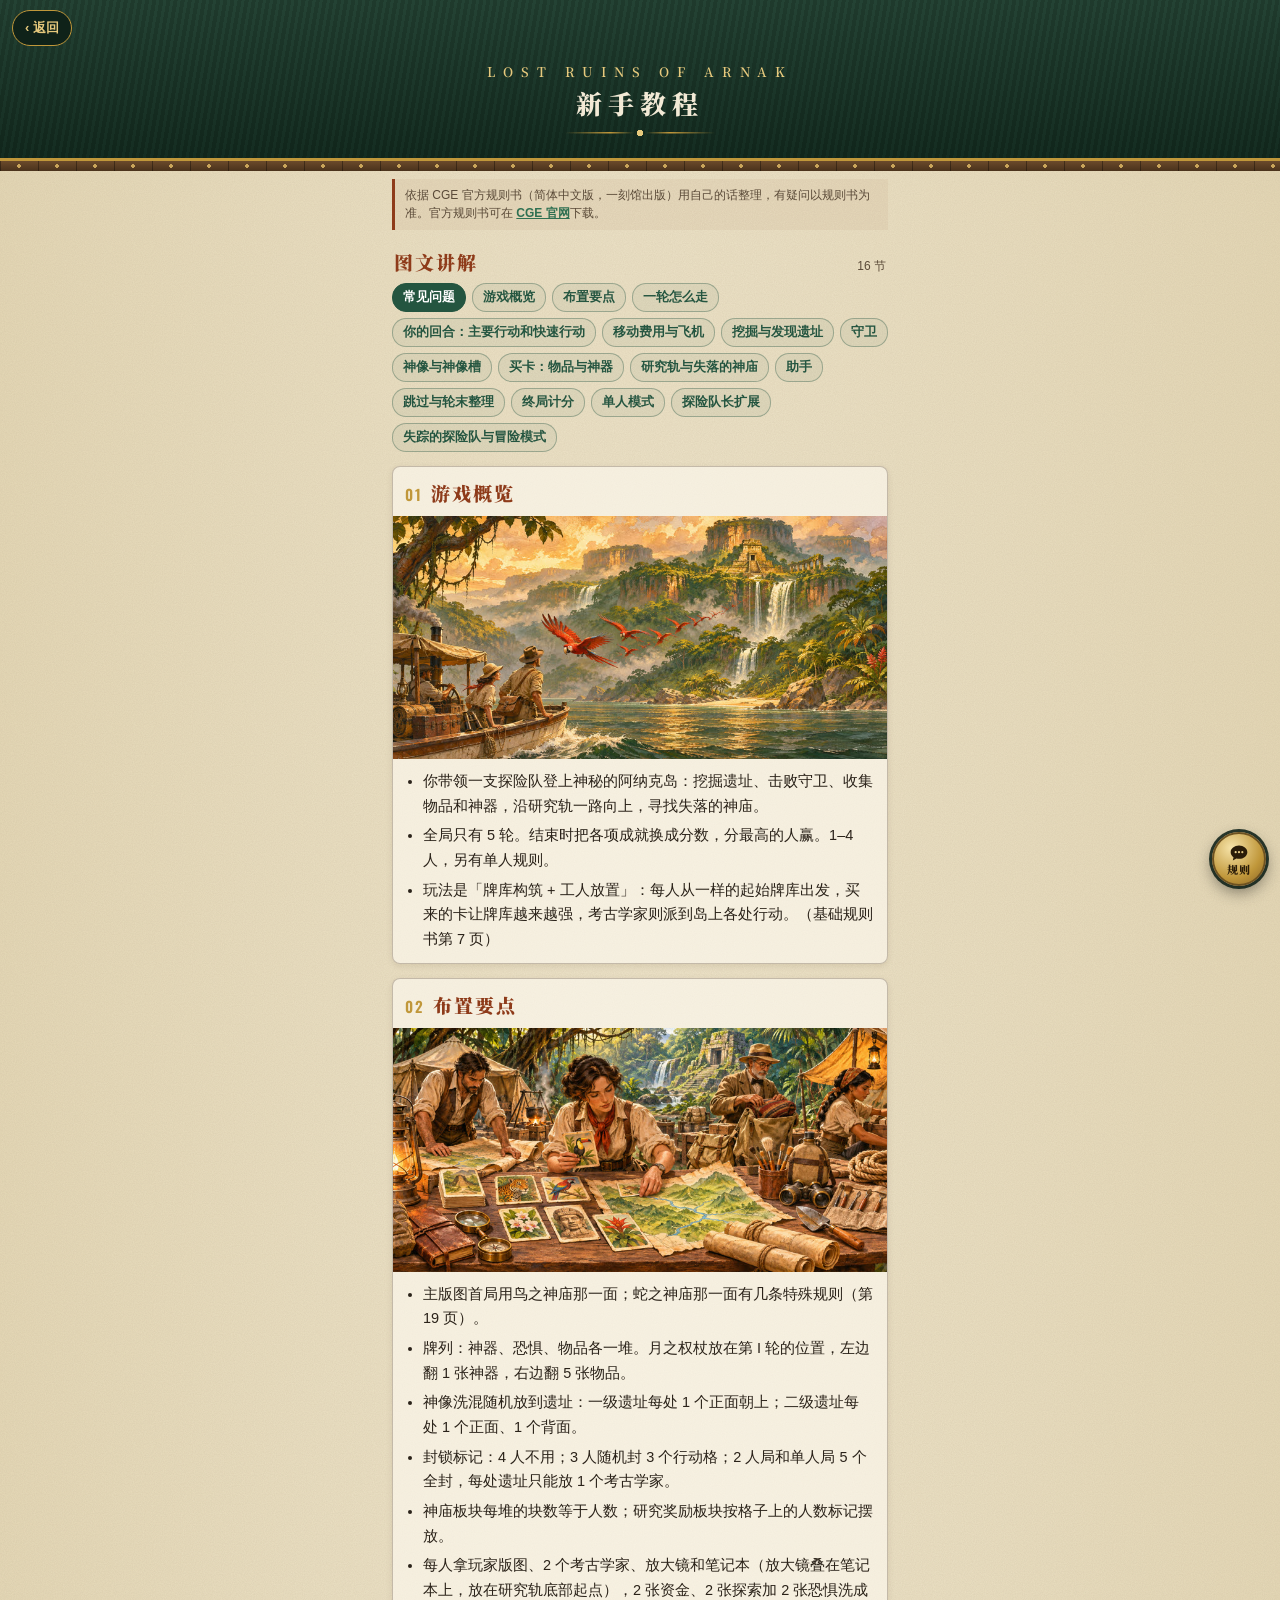
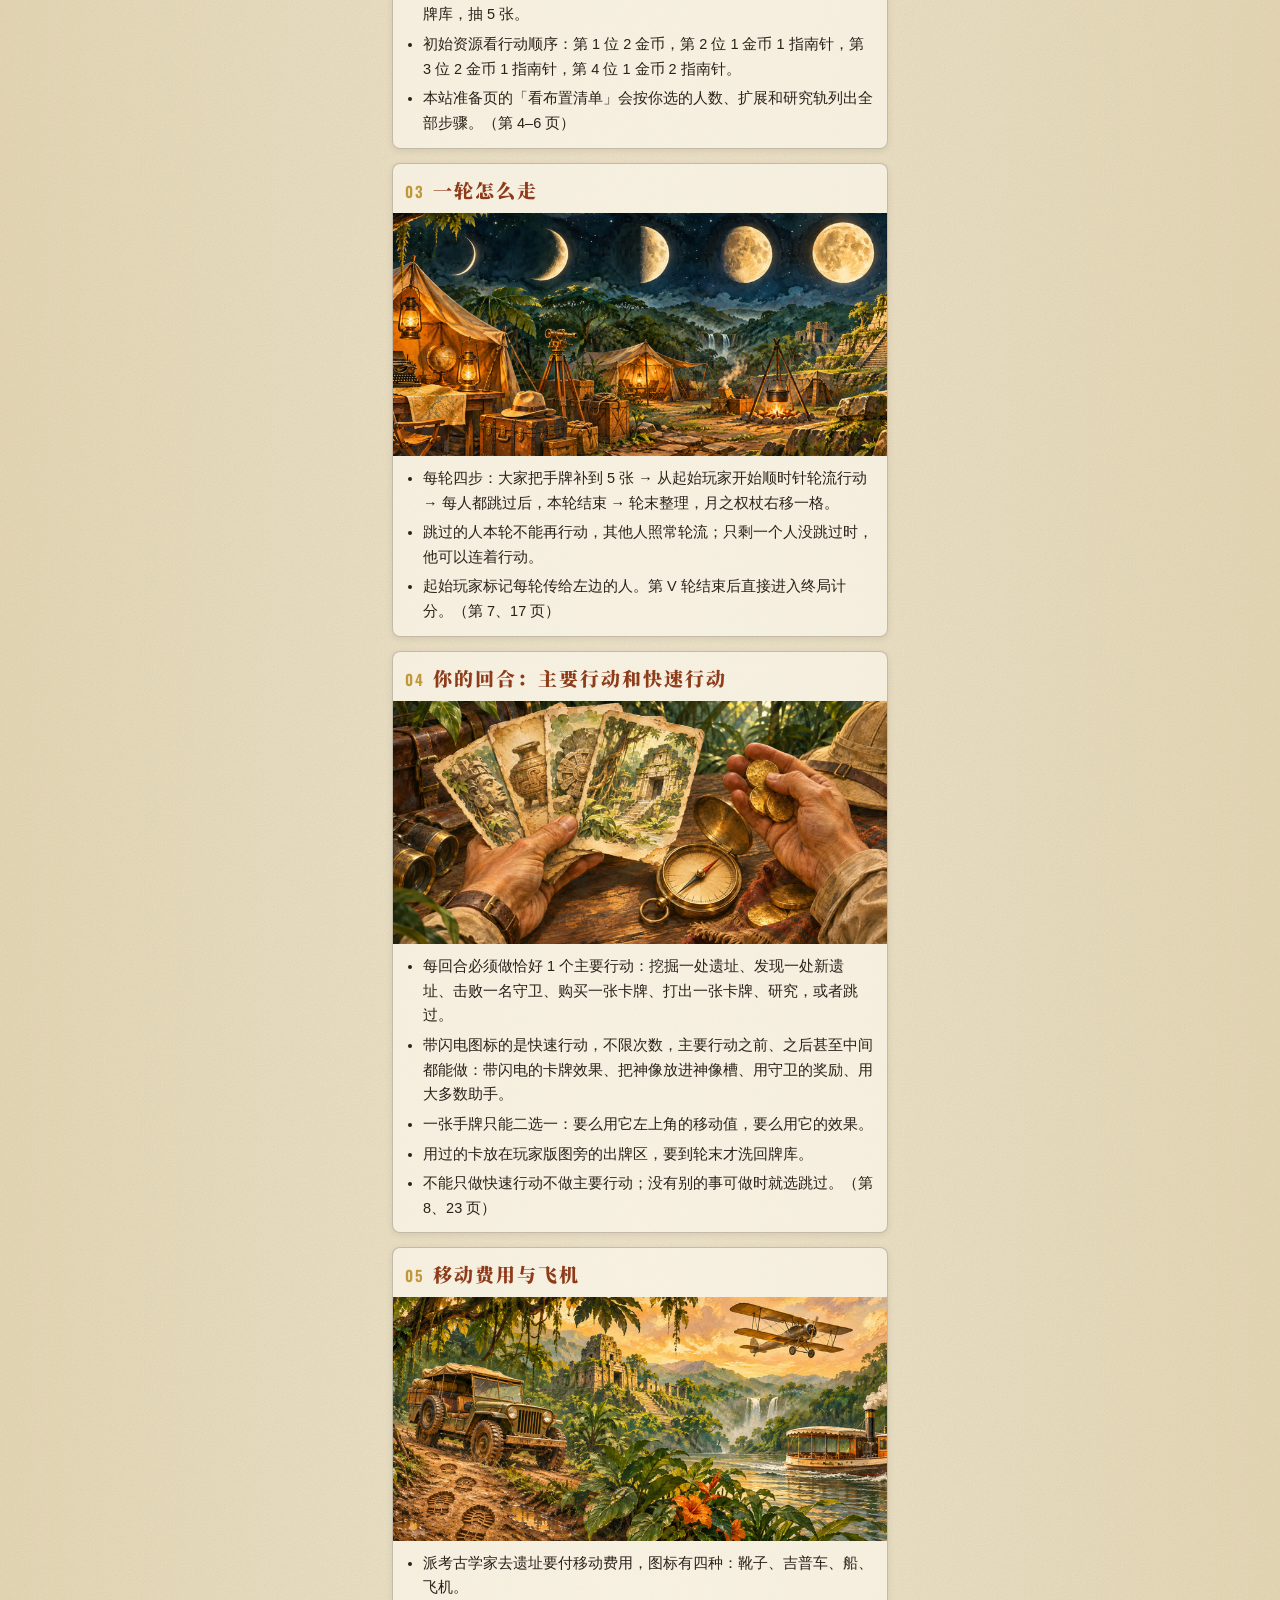
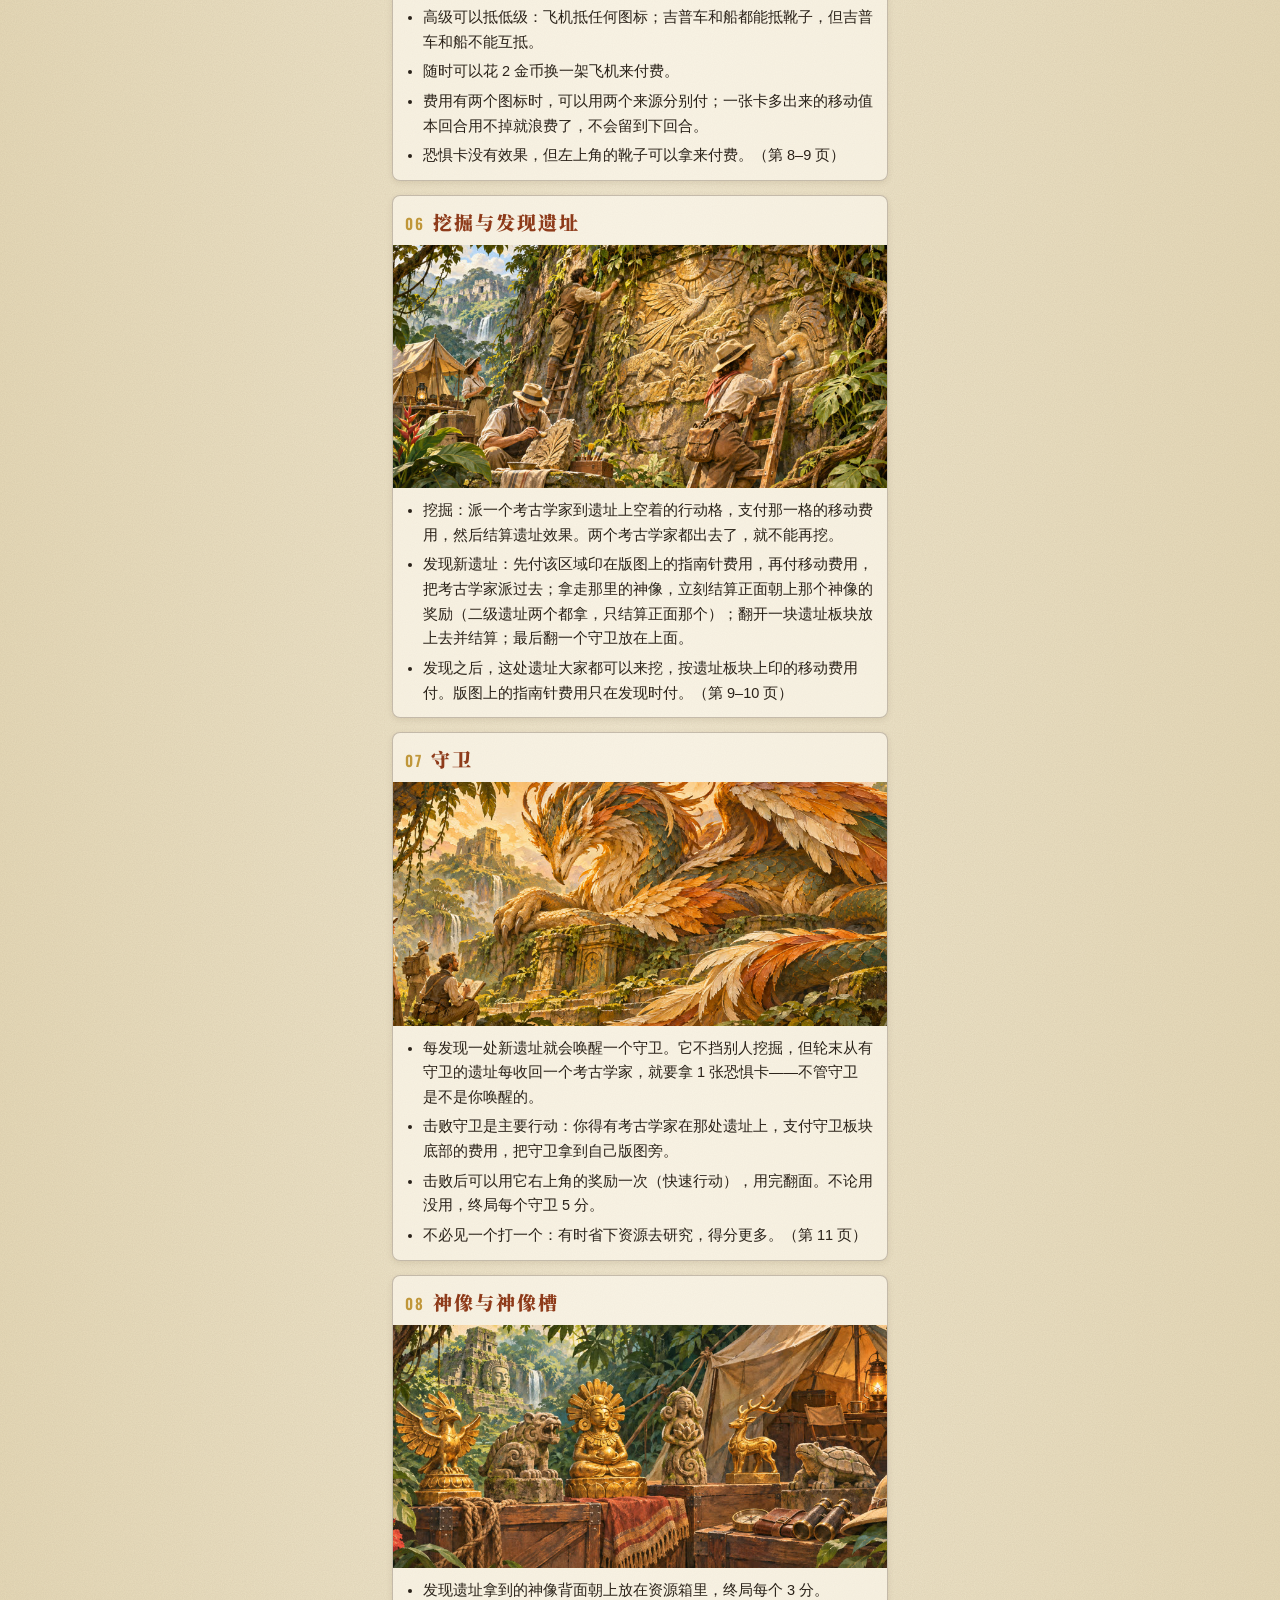
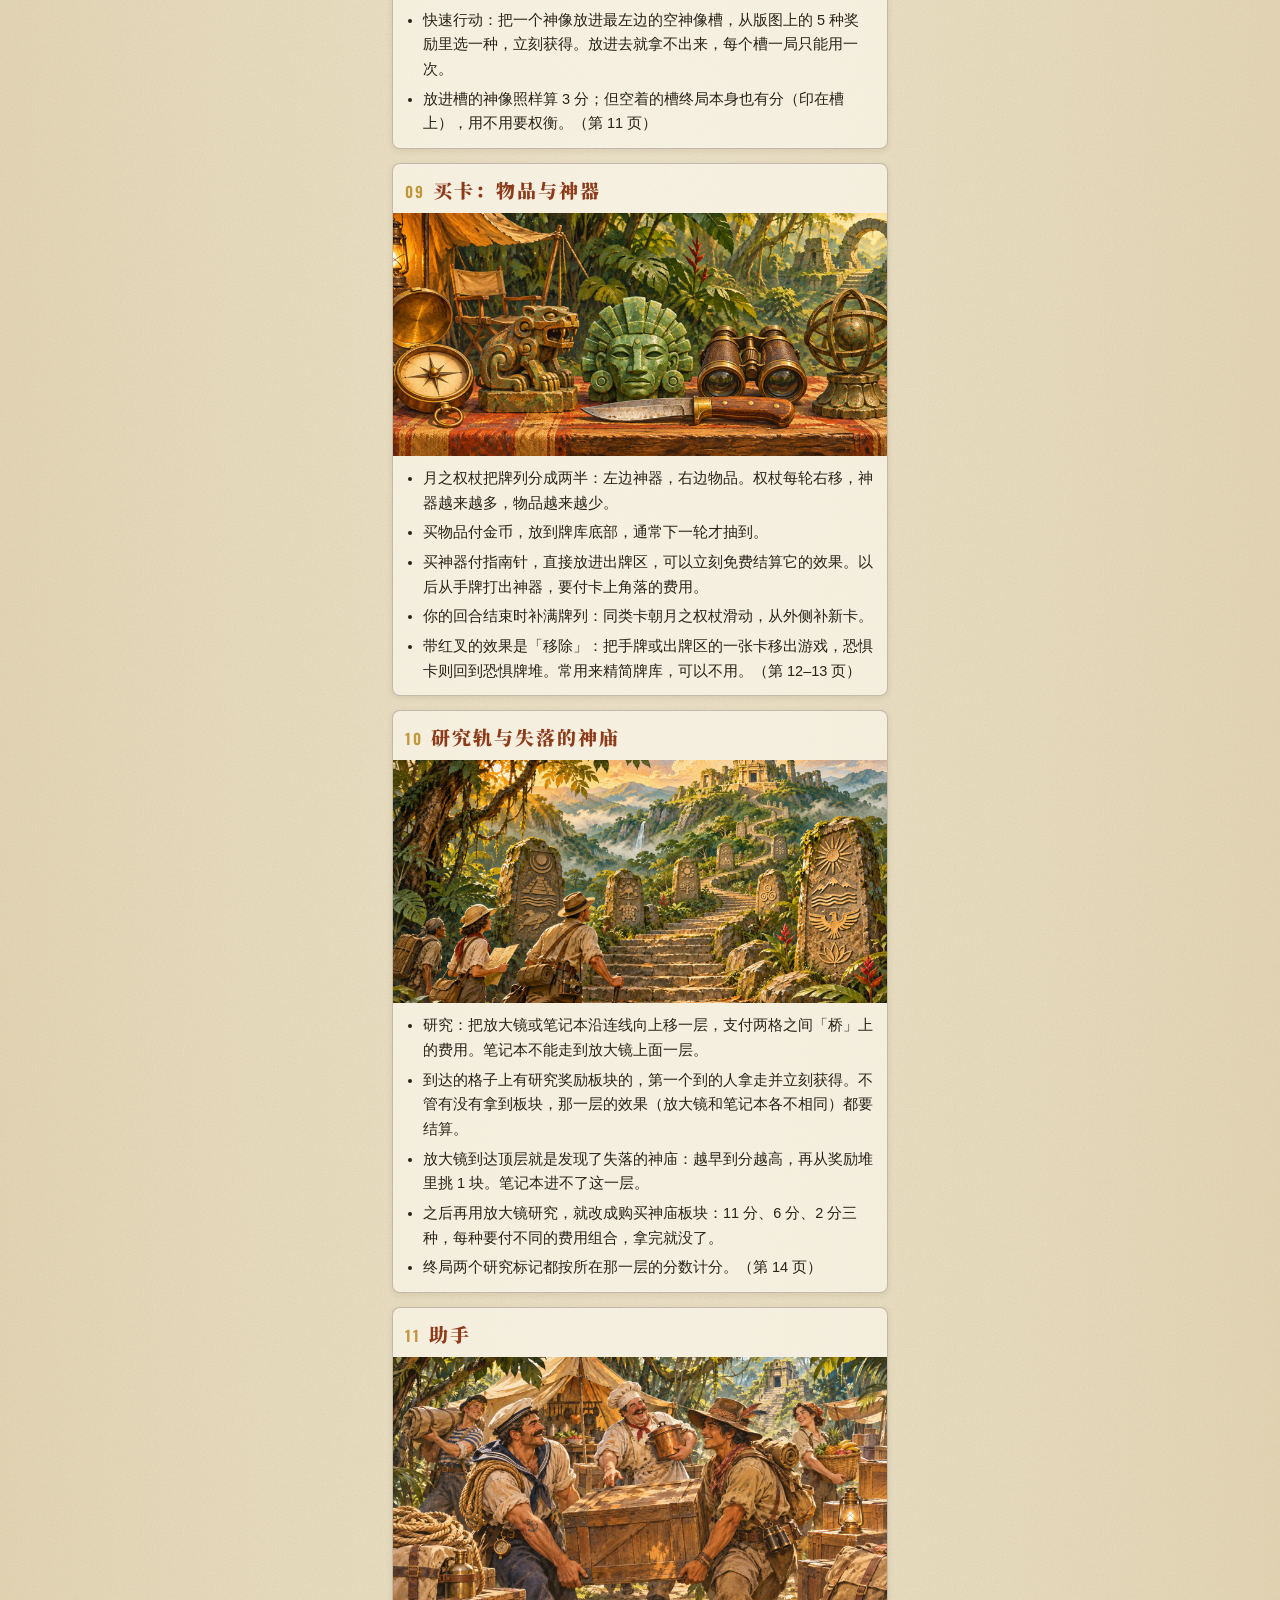
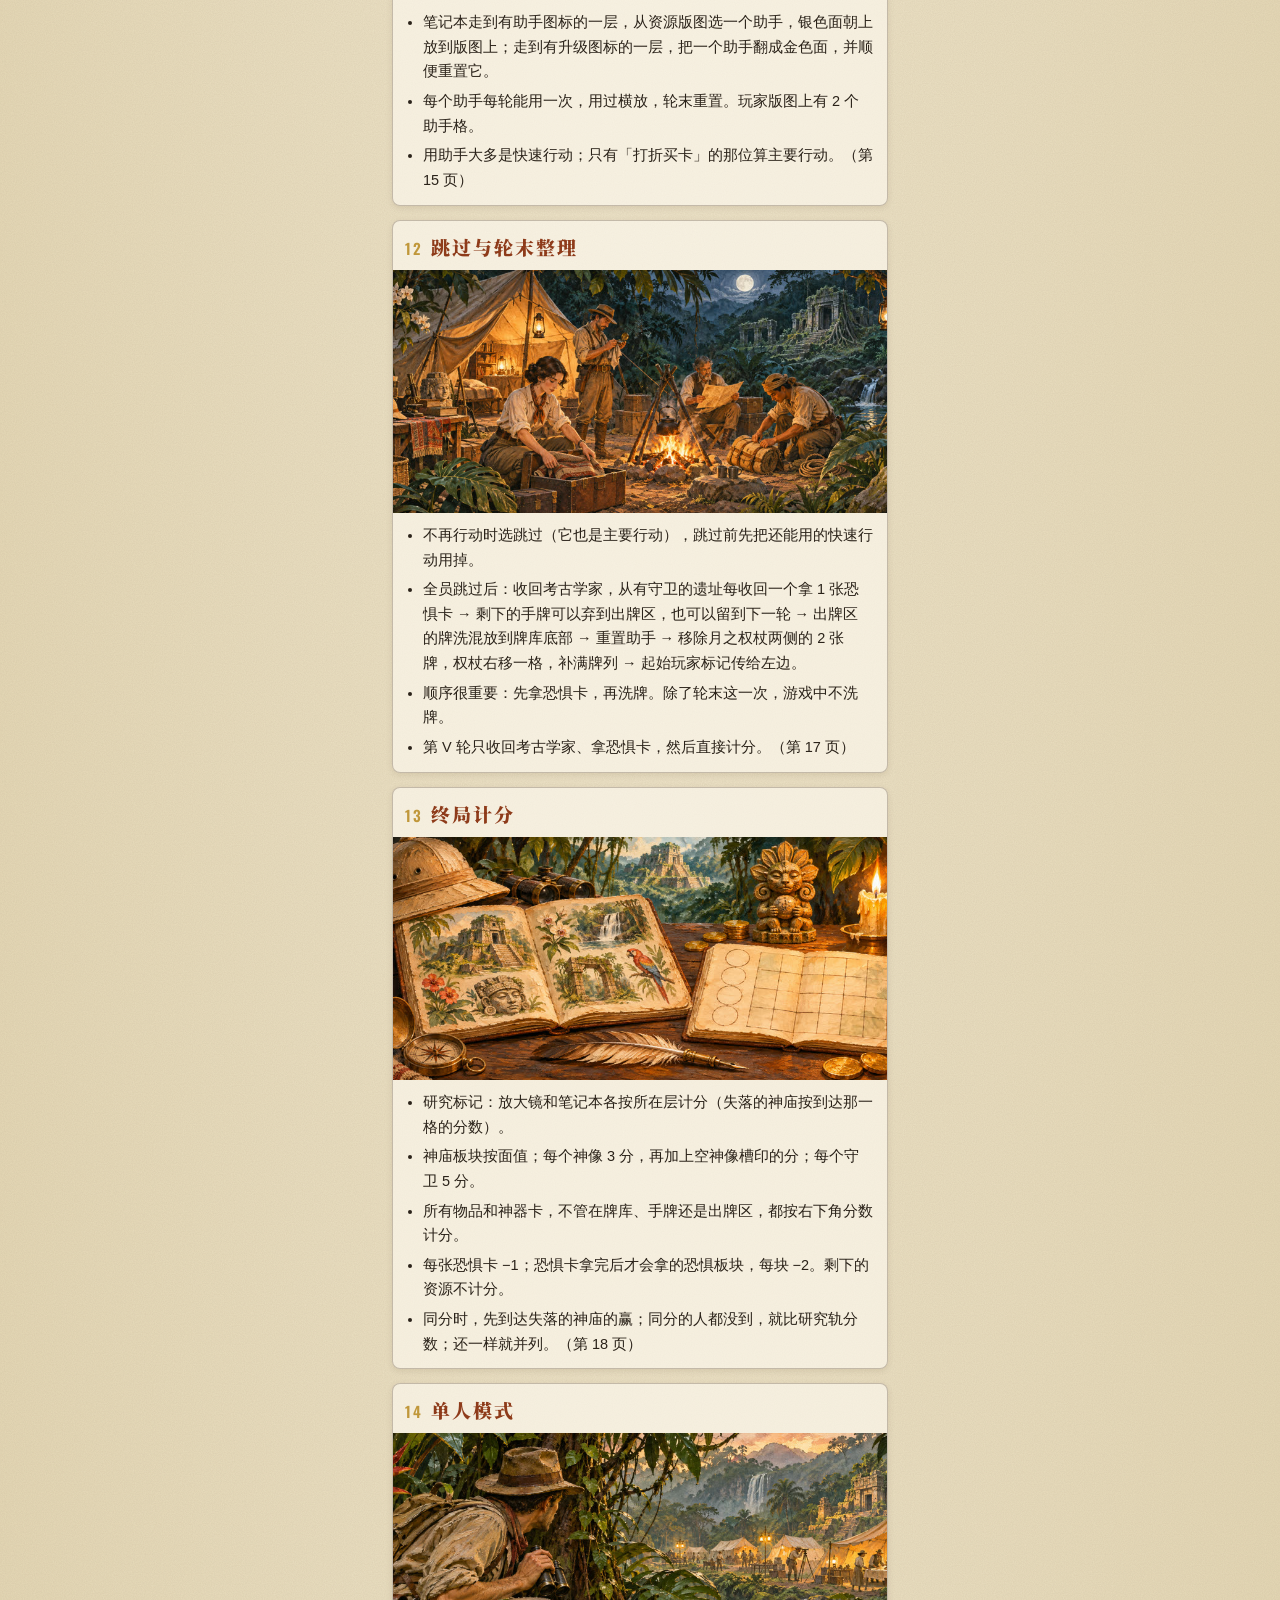
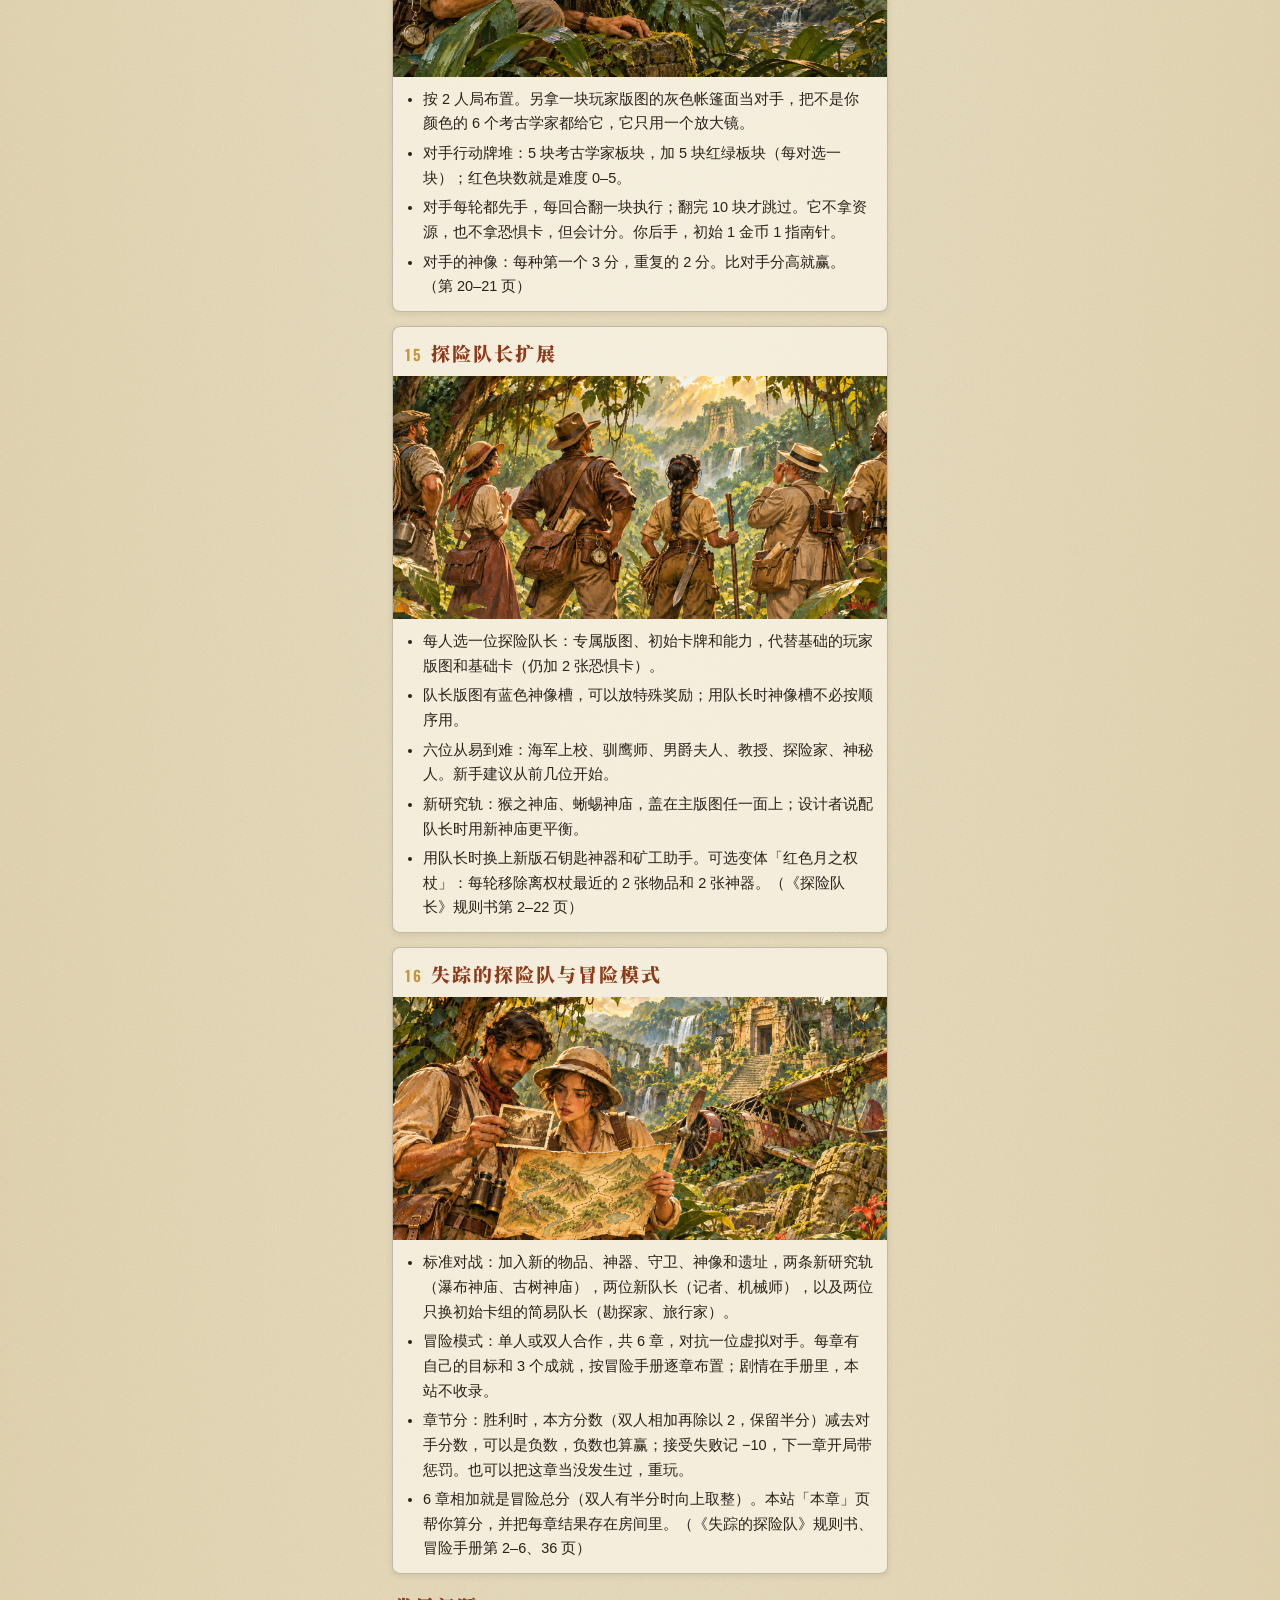
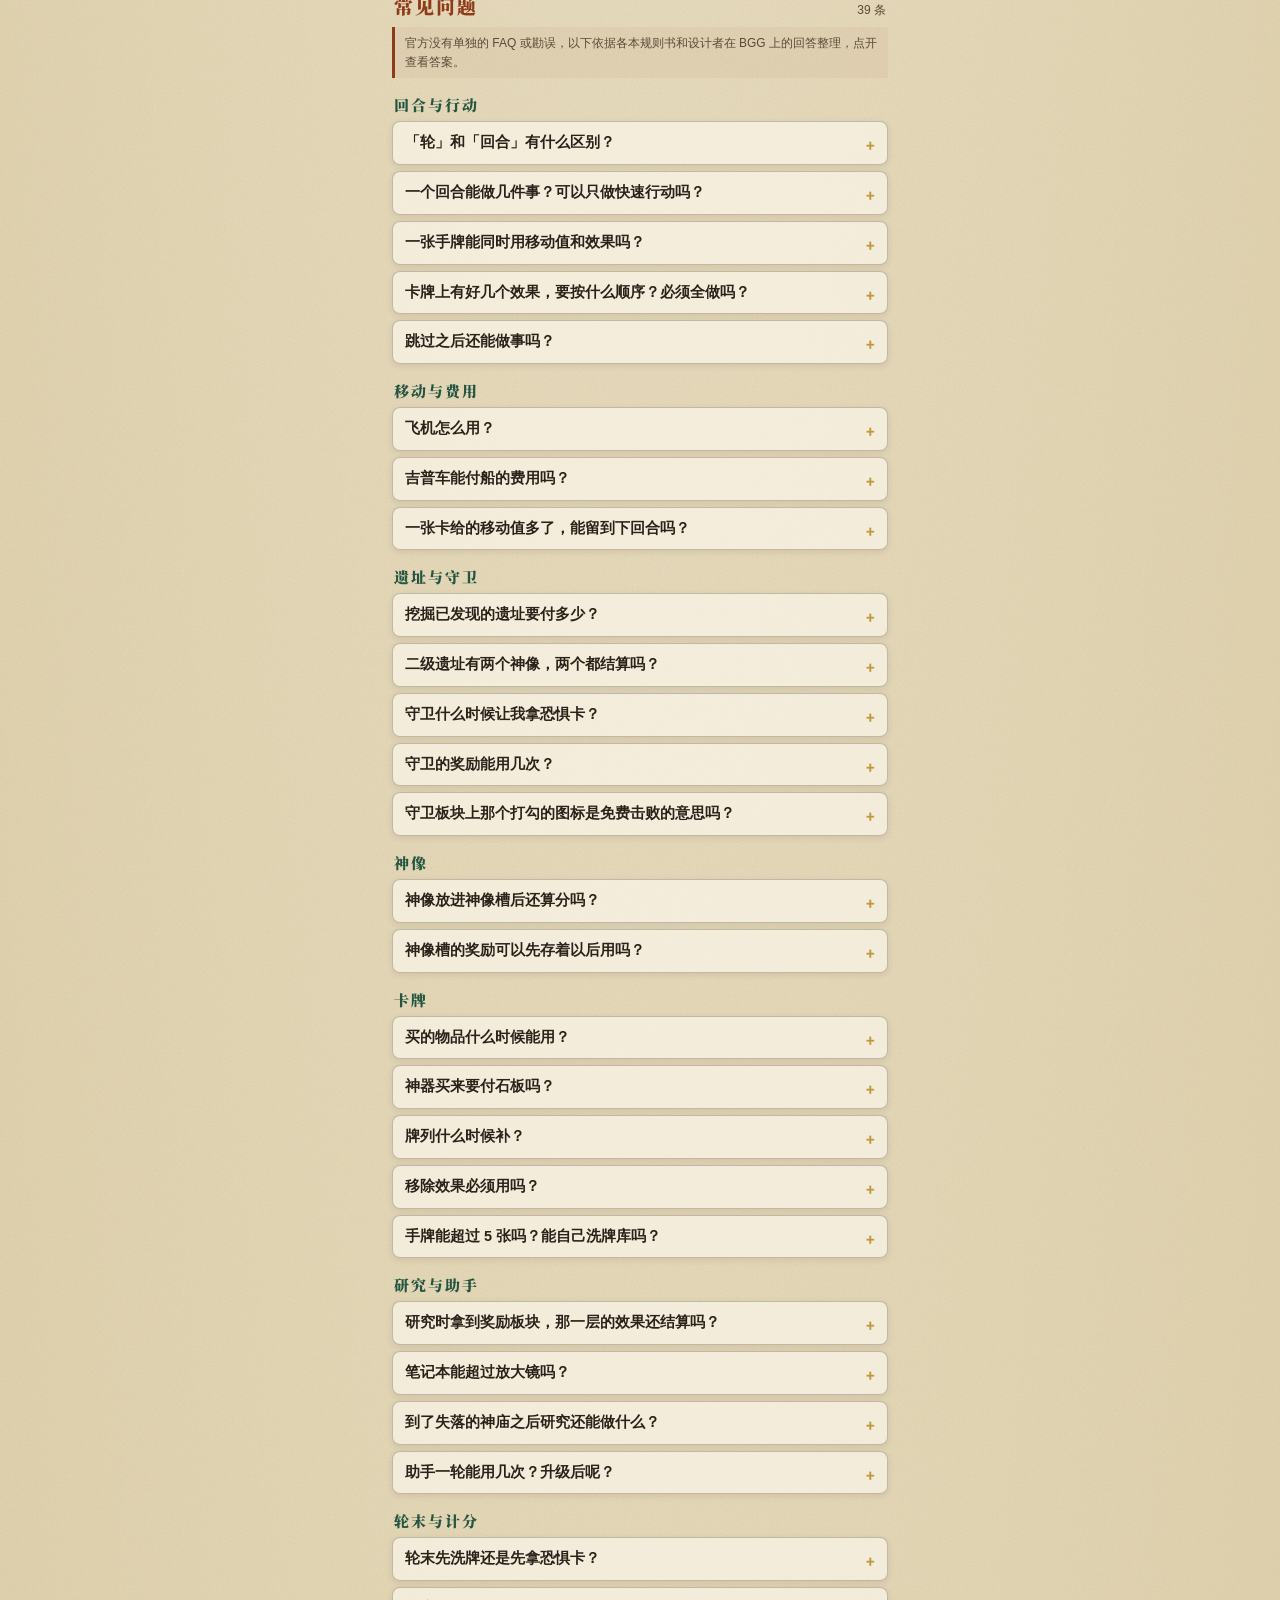
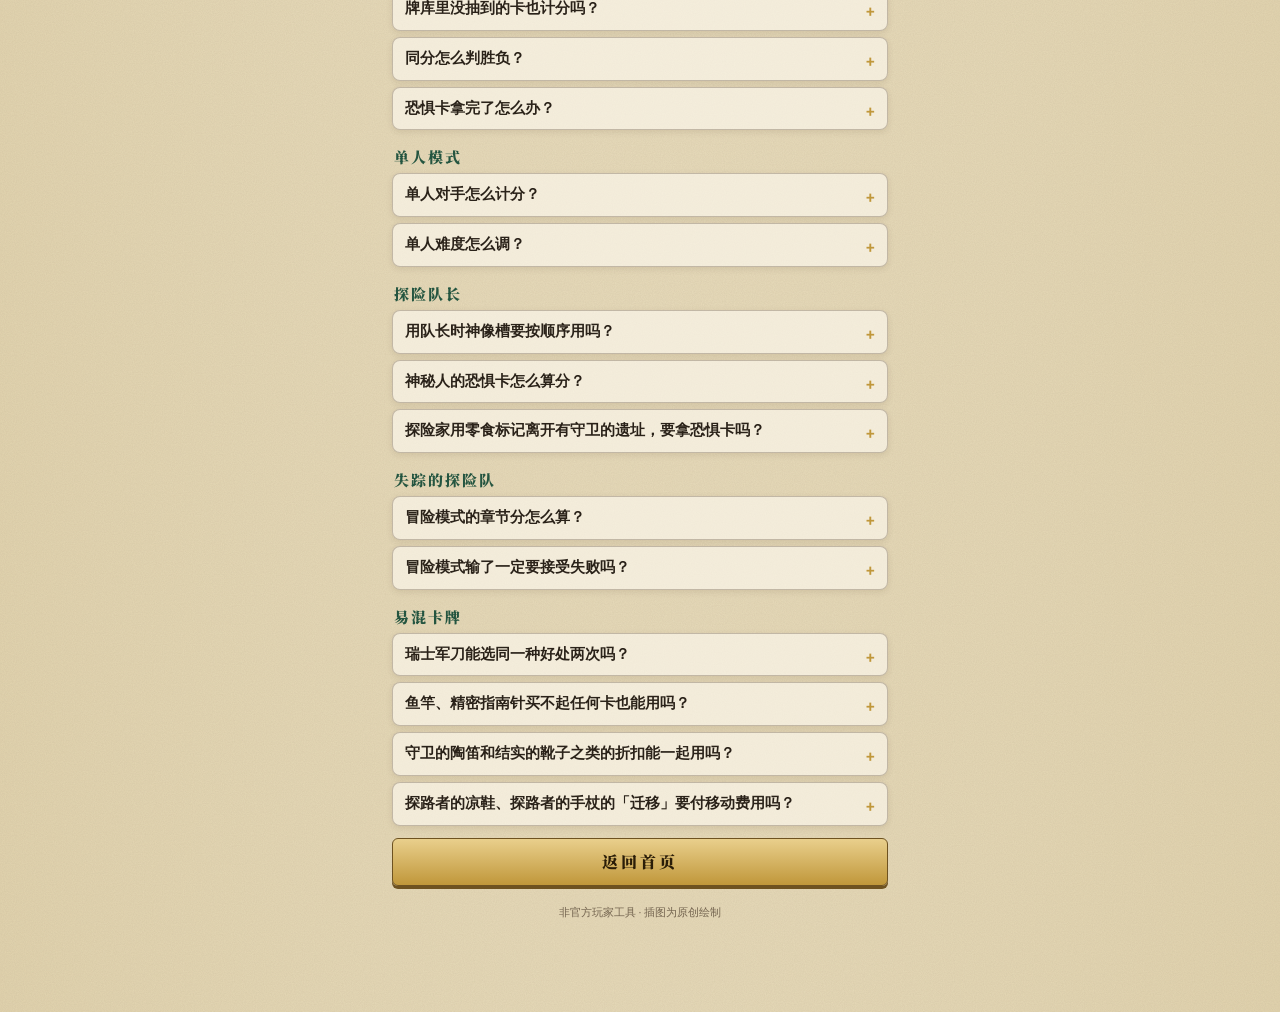
==== commit 5e9577ee: "左上角加返回：首页「‹ 全部游戏」回总入口，房间内「‹ 首页」回本站首页（不清空房间），教程等页面「‹ 返回」 Co-Authored-By: Claude Opus 5.5 <noreply@ant" ====
--- a/public/guide.html
+++ b/public/guide.html
@@ -16,7 +16,7 @@
 </head>
 <body>
 <div style="position:absolute;width:0;height:0;overflow:hidden"><img src="img/icon-512.jpg" alt=""></div>
-<div class="hero"><div class="en">LOST RUINS OF ARNAK</div><h1>新手教程</h1><div class="orn"></div></div><div class="band"></div>
+<div class="hero with-back"><div class="back-row"><a class="back-nav" href="/" data-html2canvas-ignore>‹ 返回</a></div><div class="en">LOST RUINS OF ARNAK</div><h1>新手教程</h1><div class="orn"></div></div><div class="band"></div>
 <div class="wrap guide">
 <p class="note">依据 CGE 官方规则书（简体中文版，一刻馆出版）用自己的话整理，有疑问以规则书为准。官方规则书可在 <a href="https://www.czechgames.com/games/lost-ruins-of-arnak" target="_blank" rel="noopener">CGE 官网</a>下载。</p>
 <h2 class="h">图文讲解<small>16 节</small></h2>
--- a/public/style.css
+++ b/public/style.css
@@ -473,3 +473,11 @@
 .camp-end p{margin-top:4px;font-size:12.5px;color:var(--ink2)}
 input.plot{flex:1;min-width:0;height:44px;border-radius:6px;border:1.5px solid var(--brass);background:#fffdf6;padding:0 12px;font:500 16px var(--sans);outline:none}
 .note a{color:var(--navy2);font-weight:600}
+
+/* Back navigation */
+.back-nav{display:inline-flex;align-items:center;justify-content:center;min-height:36px;padding:0 12px;border:1px solid var(--brass);border-radius:18px;background:var(--steel);color:var(--brass2);font:600 13px var(--sans);text-decoration:none;white-space:nowrap}
+.back-row{text-align:left}
+.hero.with-back{position:relative;padding-top:calc(env(safe-area-inset-top) + 62px)}
+.hero .back-row,.hero-art .back-row{position:absolute;z-index:2;top:calc(env(safe-area-inset-top) + 10px);left:calc(env(safe-area-inset-left) + 12px)}
+.bar{flex-wrap:wrap;padding-left:calc(env(safe-area-inset-left) + 12px)}
+.bar .back-row{flex-basis:100%}
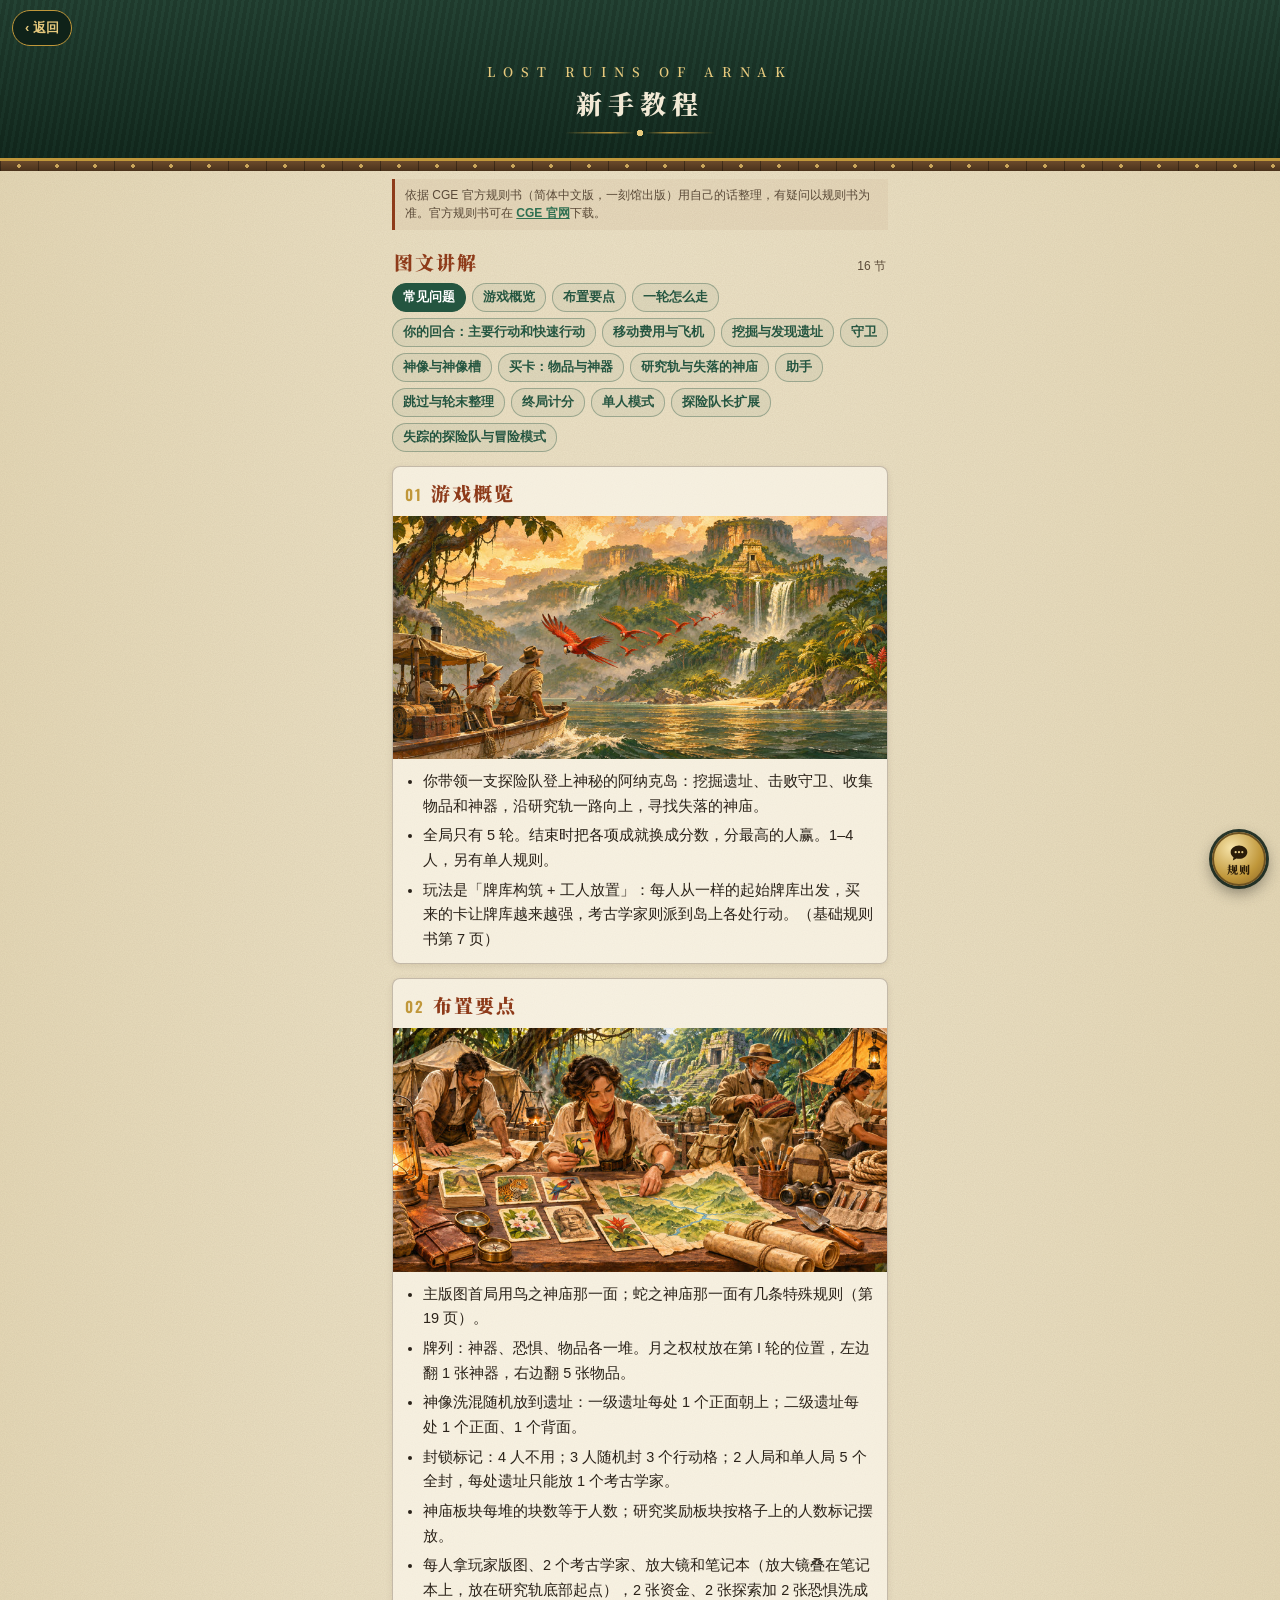
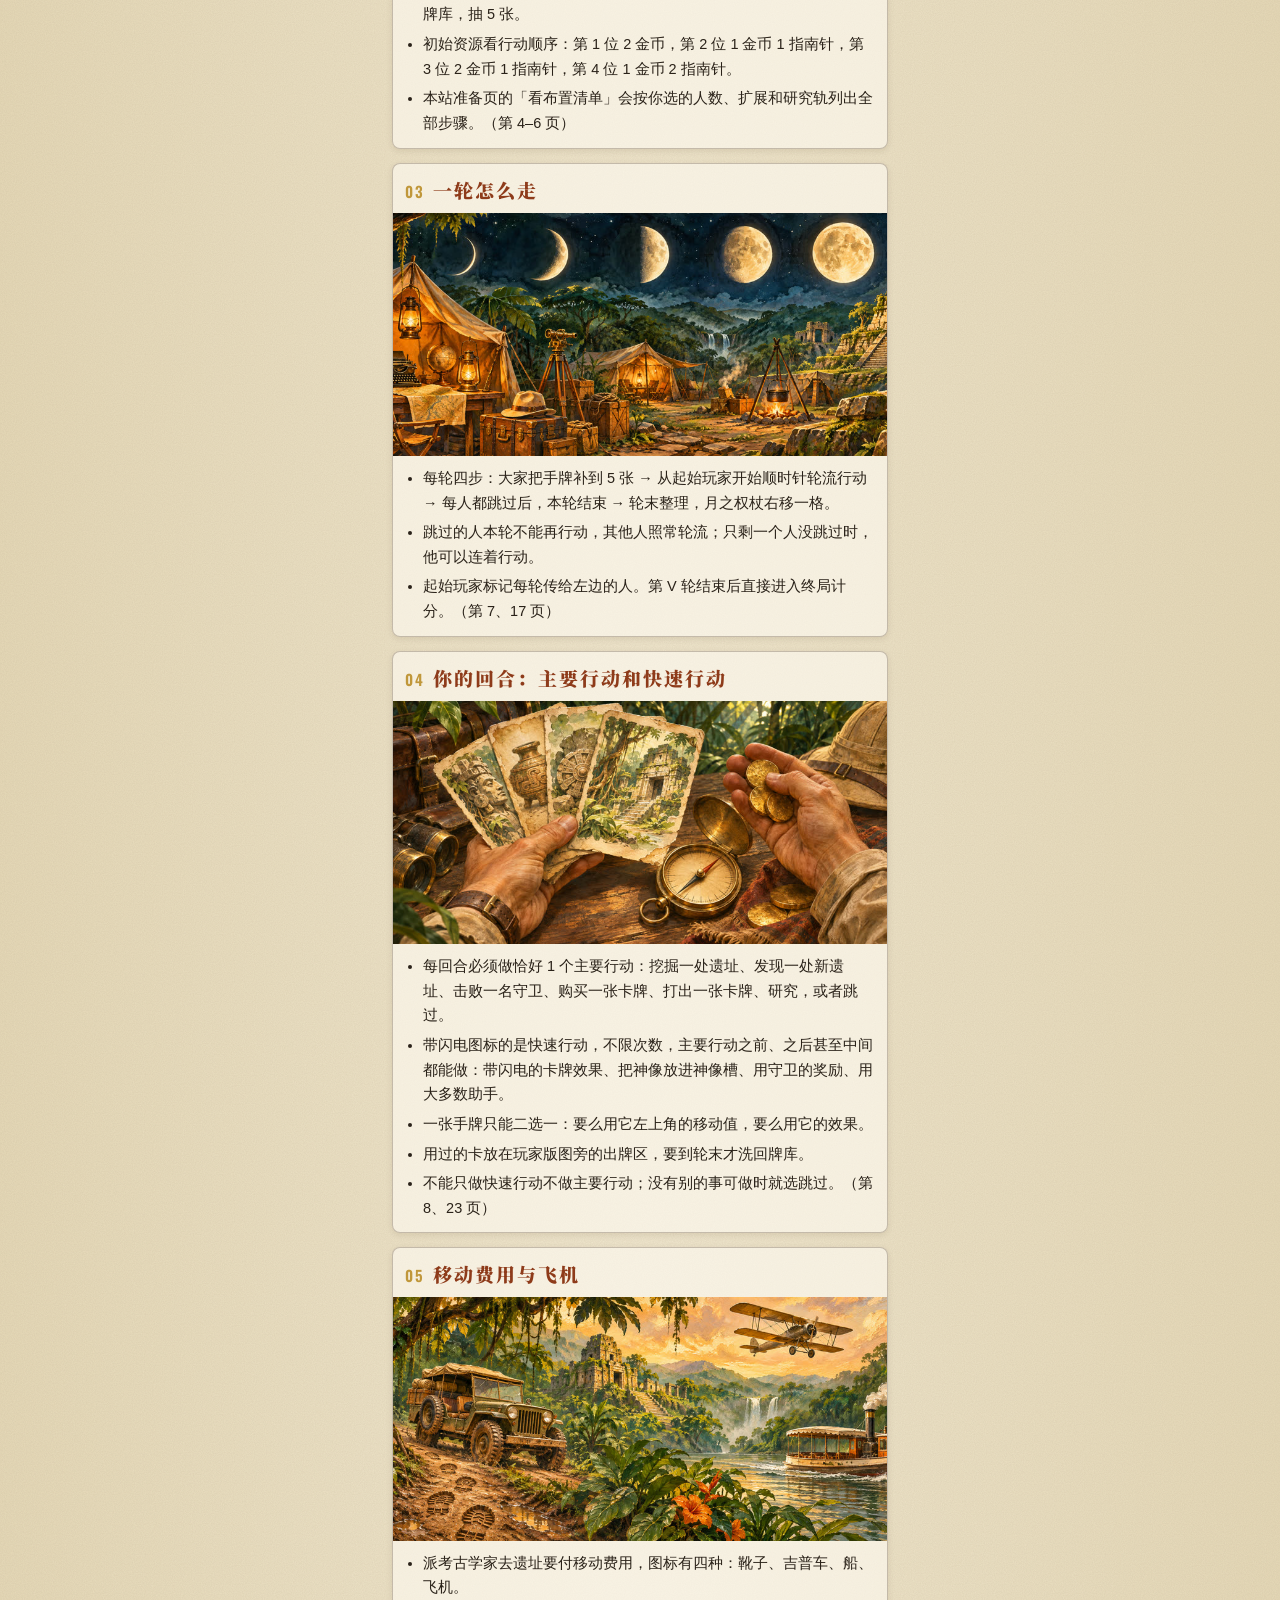
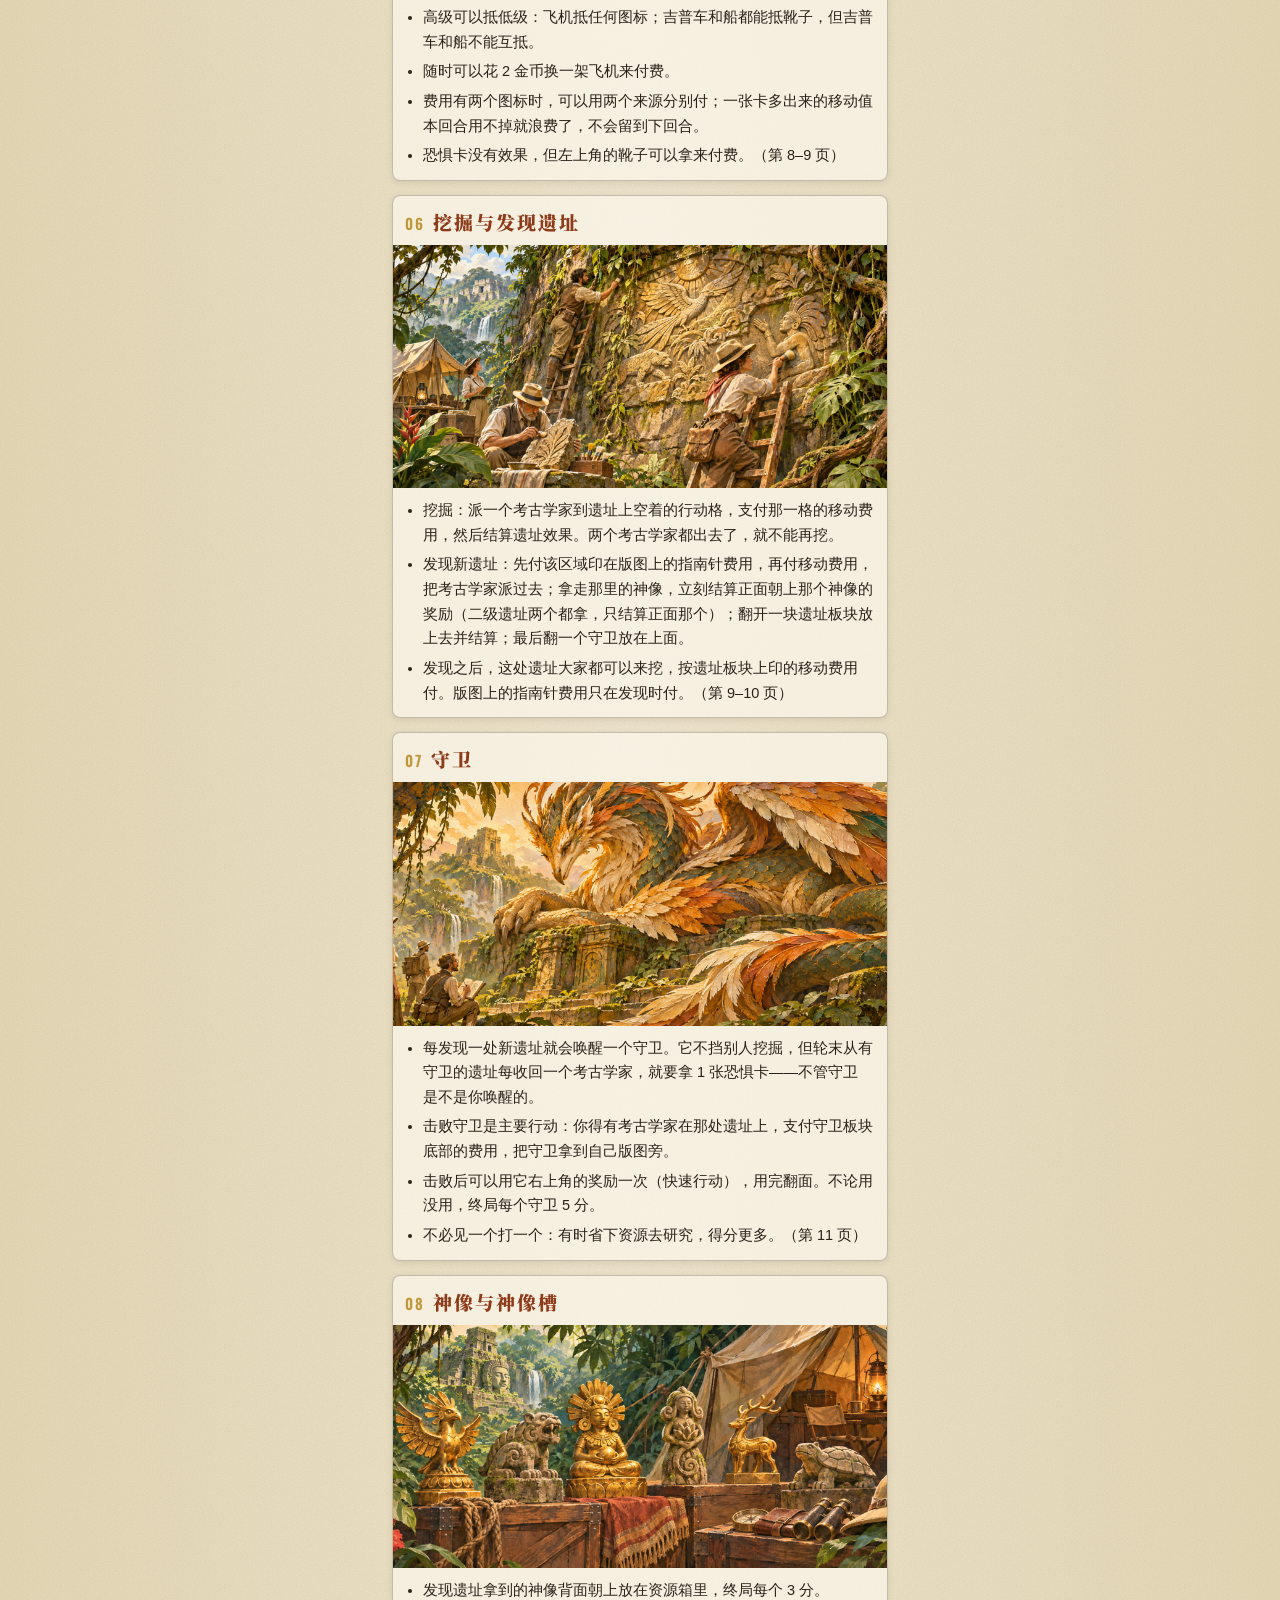
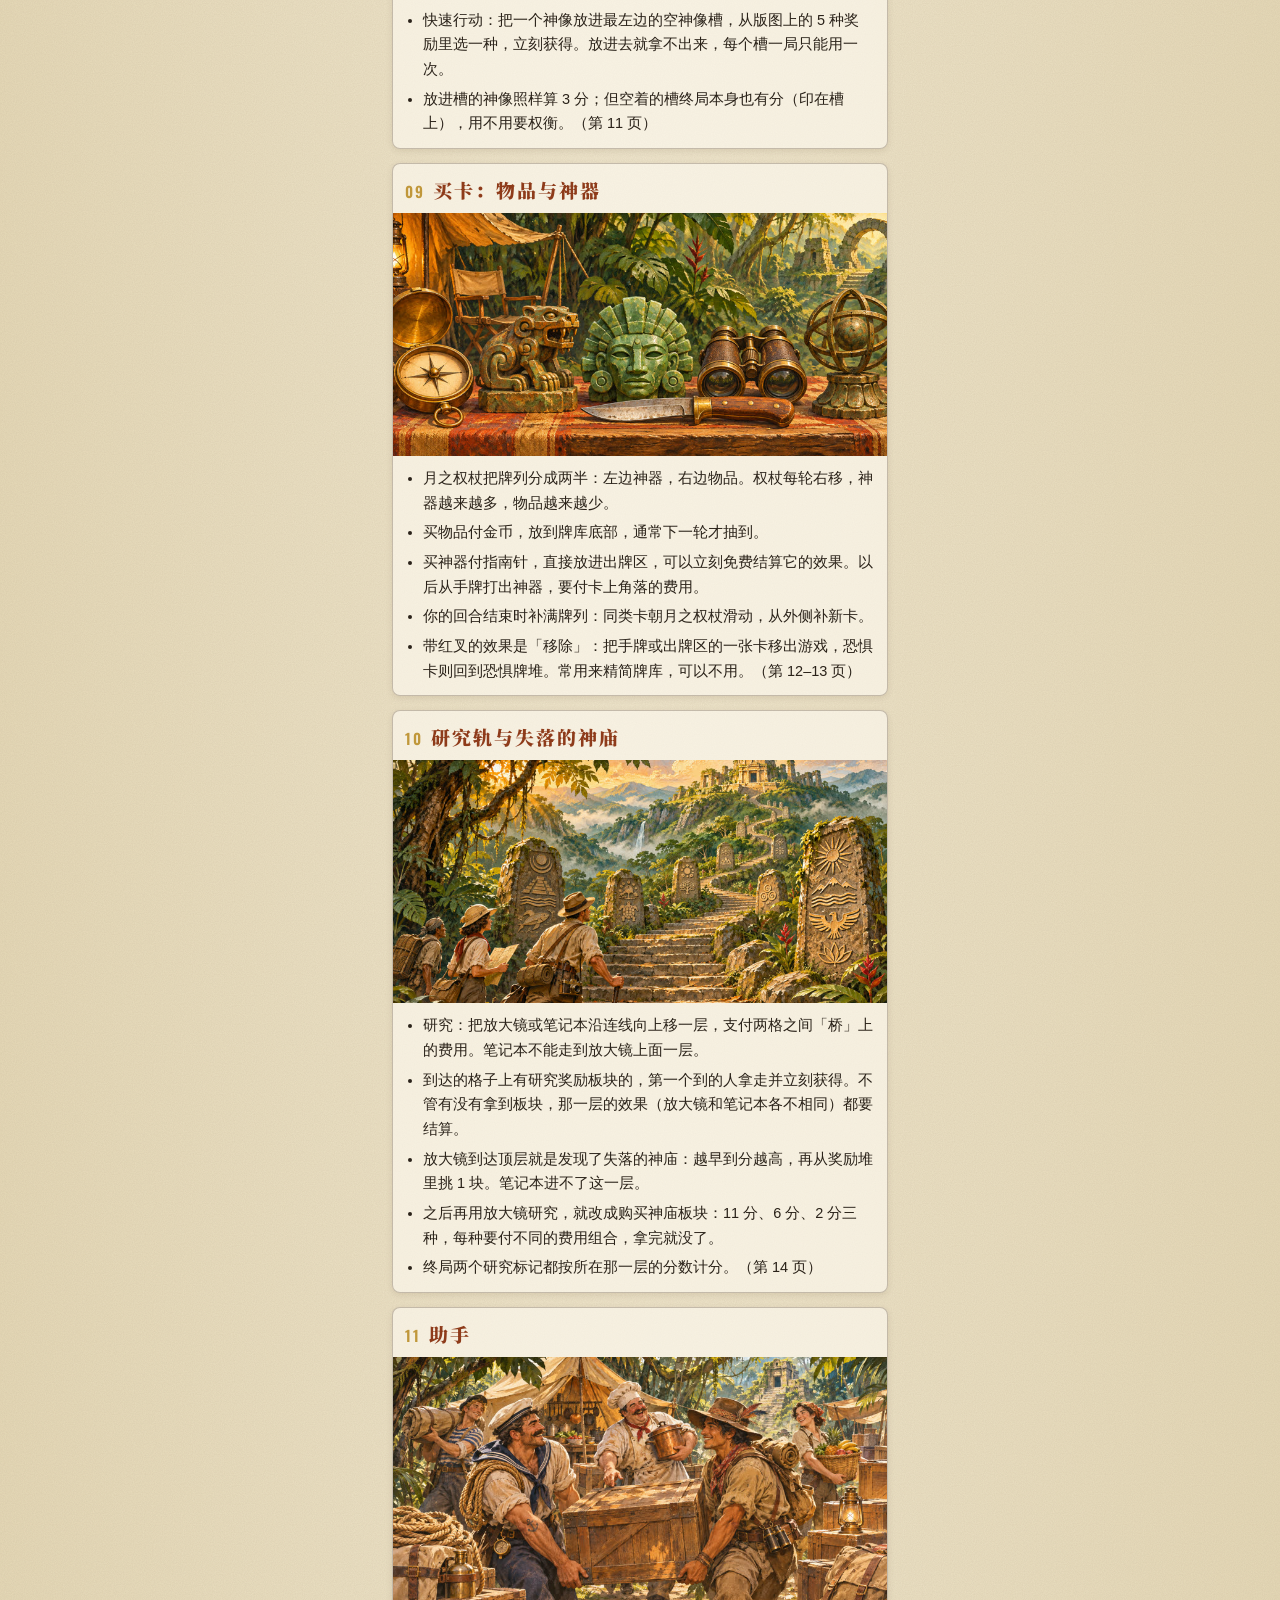
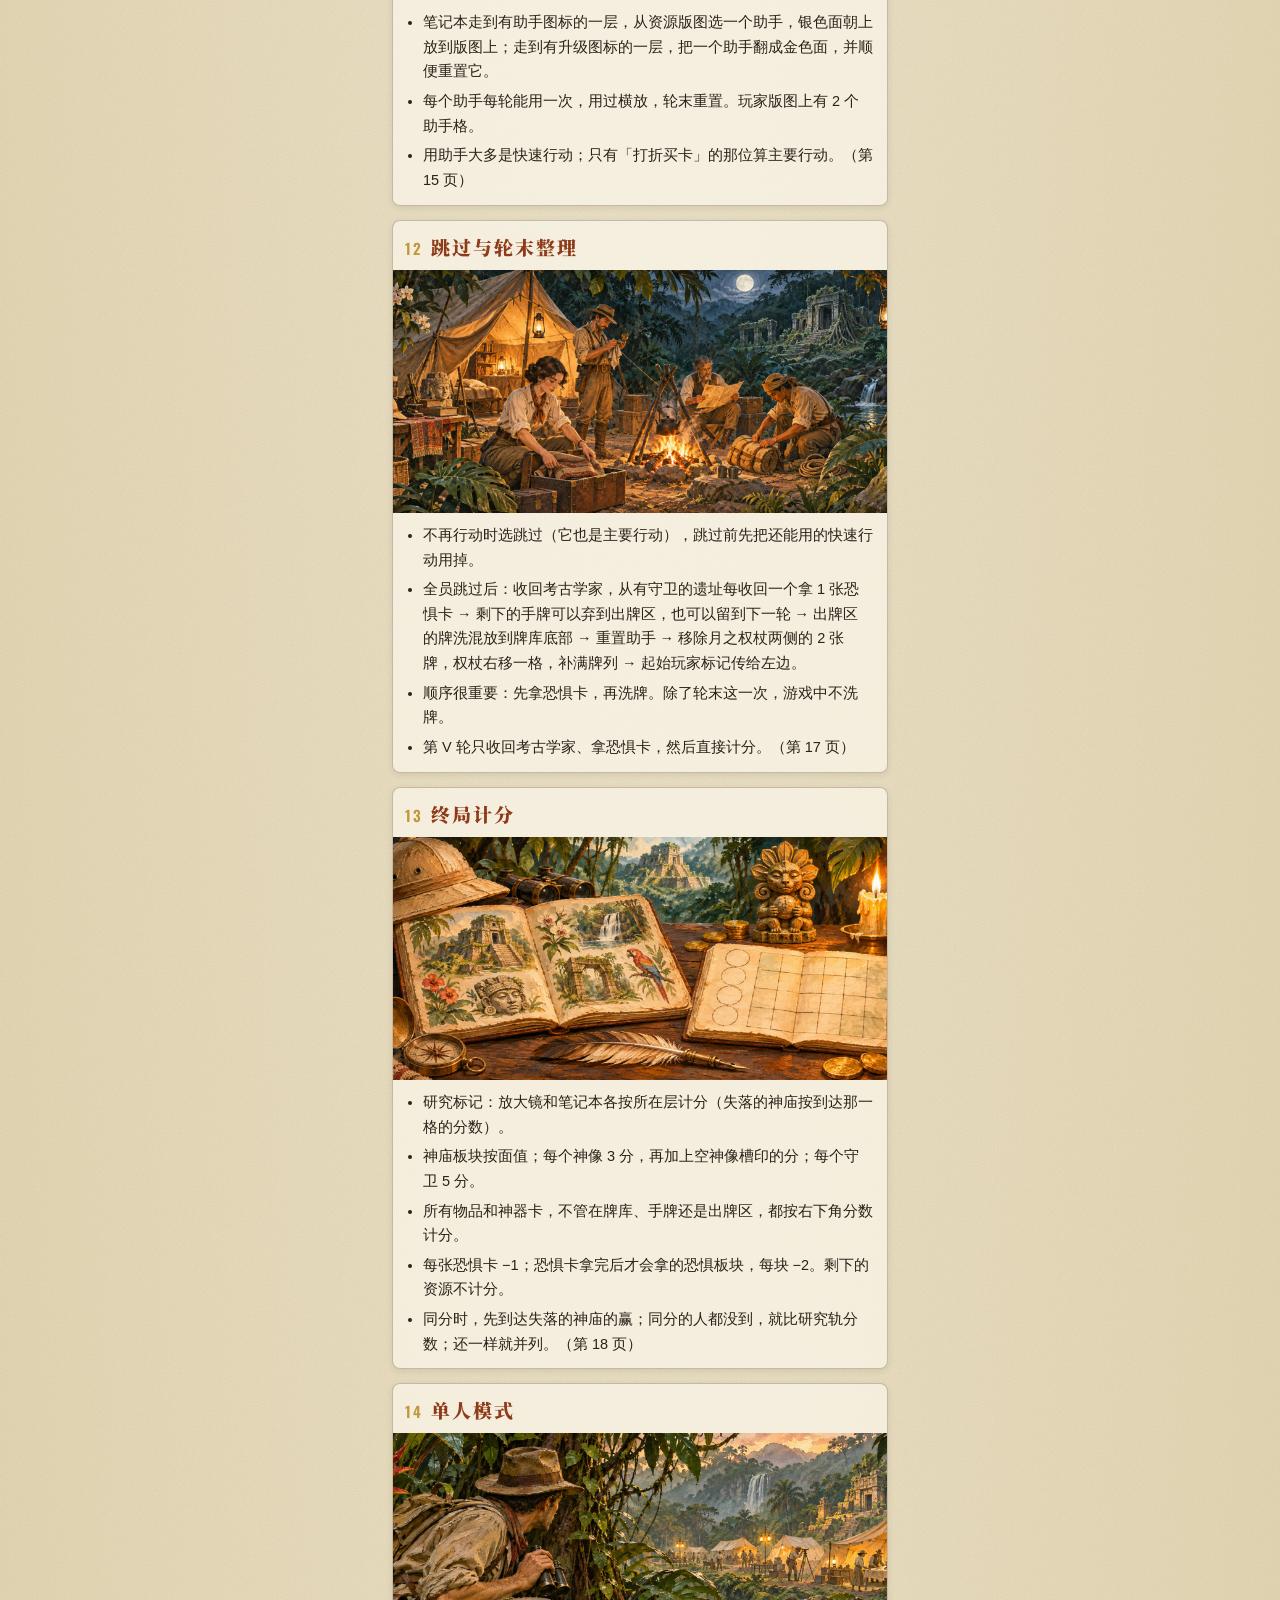
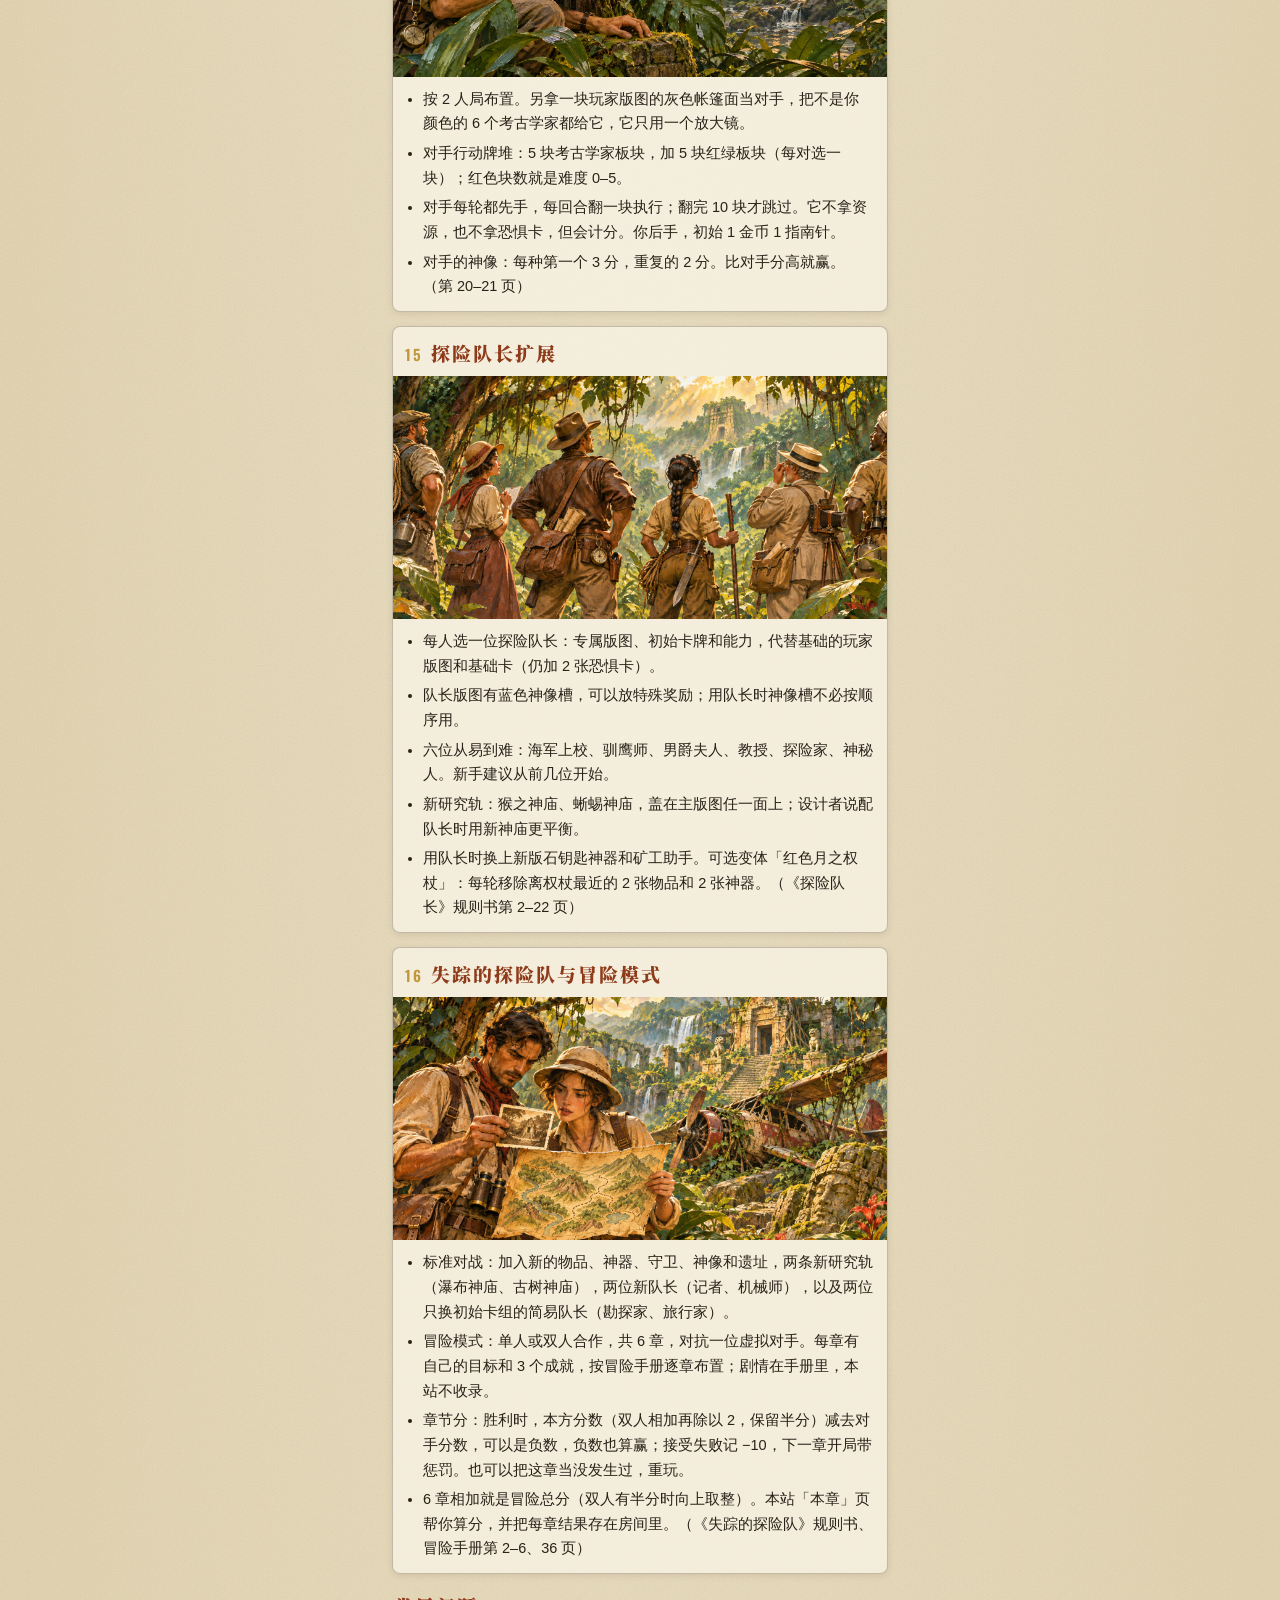
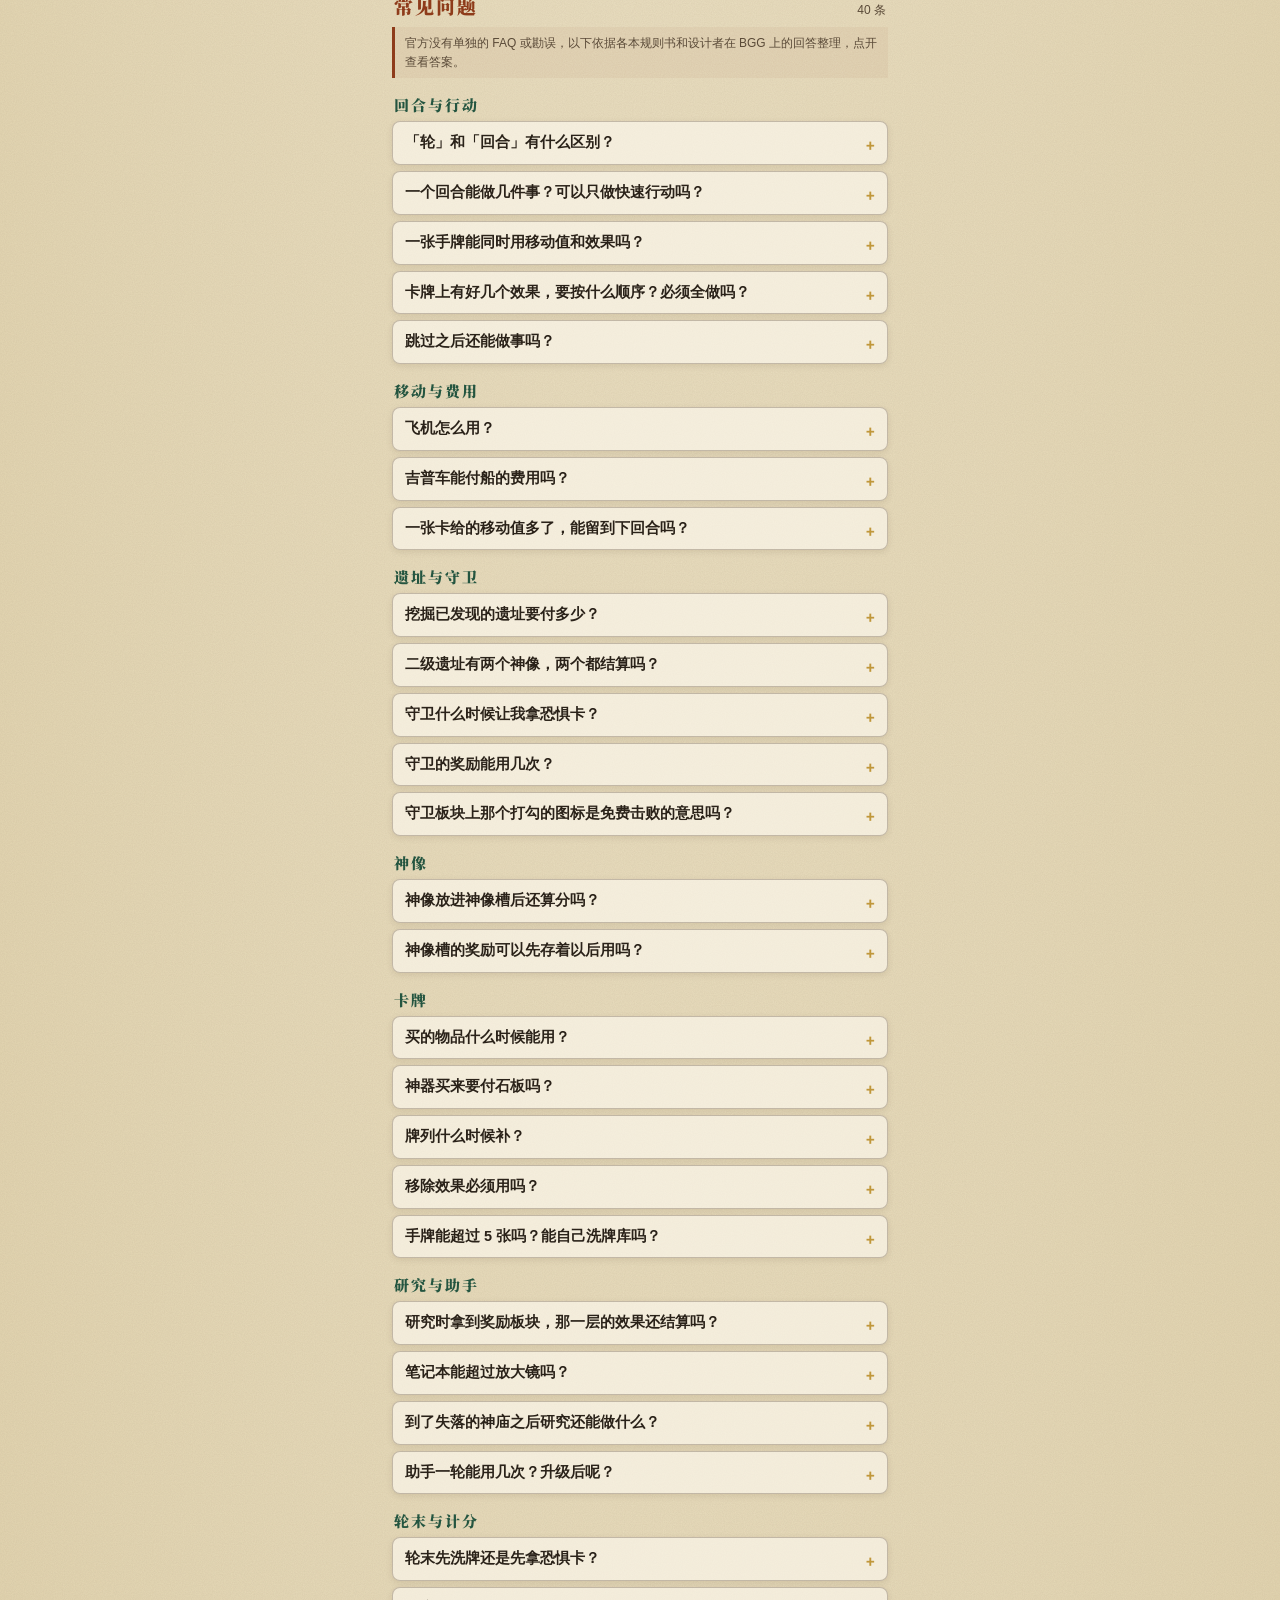
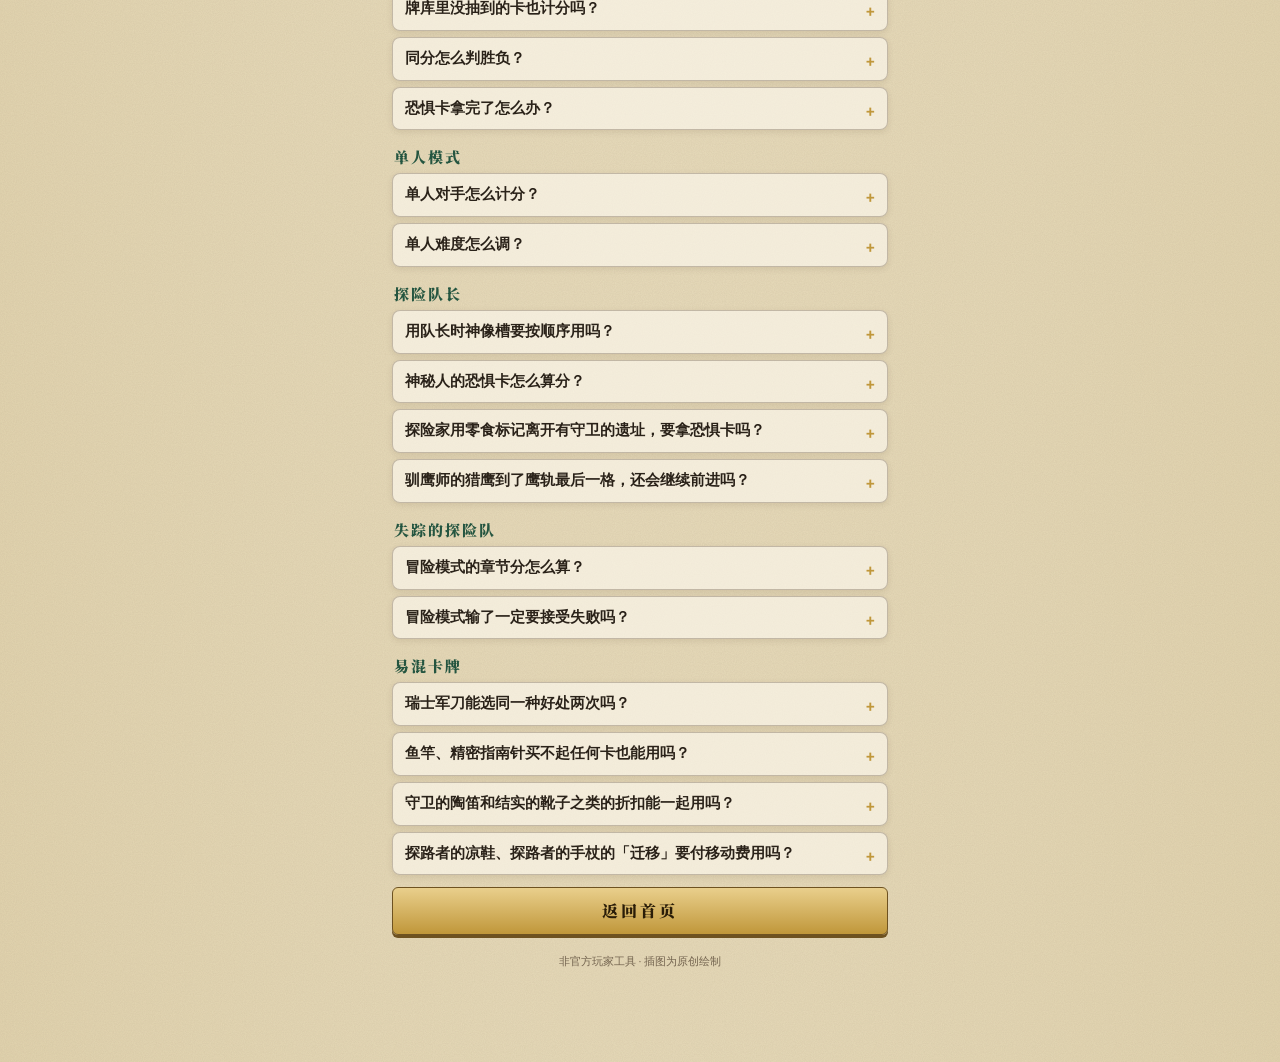
==== commit bbd2ad1b: "规则助手加联网查找（照匹兹堡移植）：本站资料没有时搜 BGG，回答标明「本站未核对」并列来源 搜索词以 Lost Ruins of Arnak 开头，涉及扩展时带扩展英文名；联网回答要指出说法属于哪个" ====
--- a/public/guide.html
+++ b/public/guide.html
@@ -53,9 +53,9 @@
 <img src="guide/15.jpg" width="800" height="394" alt="探险队长扩展" loading="lazy"><ul><li>每人选一位探险队长：专属版图、初始卡牌和能力，代替基础的玩家版图和基础卡（仍加 2 张恐惧卡）。</li><li>队长版图有蓝色神像槽，可以放特殊奖励；用队长时神像槽不必按顺序用。</li><li>六位从易到难：海军上校、驯鹰师、男爵夫人、教授、探险家、神秘人。新手建议从前几位开始。</li><li>新研究轨：猴之神庙、蜥蜴神庙，盖在主版图任一面上；设计者说配队长时用新神庙更平衡。</li><li>用队长时换上新版石钥匙神器和矿工助手。可选变体「红色月之权杖」：每轮移除离权杖最近的 2 张物品和 2 张神器。（《探险队长》规则书第 2–22 页）</li></ul></section>
 <section class="card gs" id="s16"><h2 class="h"><span><i>16</i>失踪的探险队与冒险模式</span></h2>
 <img src="guide/16.jpg" width="800" height="394" alt="失踪的探险队与冒险模式" loading="lazy"><ul><li>标准对战：加入新的物品、神器、守卫、神像和遗址，两条新研究轨（瀑布神庙、古树神庙），两位新队长（记者、机械师），以及两位只换初始卡组的简易队长（勘探家、旅行家）。</li><li>冒险模式：单人或双人合作，共 6 章，对抗一位虚拟对手。每章有自己的目标和 3 个成就，按冒险手册逐章布置；剧情在手册里，本站不收录。</li><li>章节分：胜利时，本方分数（双人相加再除以 2，保留半分）减去对手分数，可以是负数，负数也算赢；接受失败记 −10，下一章开局带惩罚。也可以把这章当没发生过，重玩。</li><li>6 章相加就是冒险总分（双人有半分时向上取整）。本站「本章」页帮你算分，并把每章结果存在房间里。（《失踪的探险队》规则书、冒险手册第 2–6、36 页）</li></ul></section>
-<h2 class="h" id="faq">常见问题<small>39 条</small></h2>
+<h2 class="h" id="faq">常见问题<small>40 条</small></h2>
 <p class="note">官方没有单独的 FAQ 或勘误，以下依据各本规则书和设计者在 BGG 上的回答整理，点开查看答案。</p>
-<h3 class="fq-cat">回合与行动</h3><details class="card fq"><summary>「轮」和「回合」有什么区别？</summary><p>全局共 5 轮。每一轮里，大家从起始玩家开始顺时针轮流进行回合，每个回合做 1 个主要行动，直到所有人都跳过，这一轮才结束。所以一轮里你通常会有好几个回合。 <a href="https://filemanager.czechgames.com/storage/files/lost-ruins-of-arnak/rules/lost-ruins-of-arnak-rules-zh-s.pdf" target="_blank" rel="noopener">来源：基础规则书第 7 页</a></p></details><details class="card fq"><summary>一个回合能做几件事？可以只做快速行动吗？</summary><p>每回合必须做恰好 1 个主要行动，快速行动不限次数，可以在主要行动之前、之后或中间做。不能只做快速行动；没有别的主要行动可做时，必须选择跳过，跳过本身就是主要行动。 <a href="https://filemanager.czechgames.com/storage/files/lost-ruins-of-arnak/rules/lost-ruins-of-arnak-rules-zh-s.pdf" target="_blank" rel="noopener">来源：基础规则书第 8、23 页</a></p></details><details class="card fq"><summary>一张手牌能同时用移动值和效果吗？</summary><p>不能，二选一：要么用左上角的移动值付费，要么打出它的效果。用掉的牌都放进出牌区。 <a href="https://filemanager.czechgames.com/storage/files/lost-ruins-of-arnak/rules/lost-ruins-of-arnak-rules-zh-s.pdf" target="_blank" rel="noopener">来源：基础规则书第 8 页</a></p></details><details class="card fq"><summary>卡牌上有好几个效果，要按什么顺序？必须全做吗？</summary><p>按卡上印的顺序结算。有些效果是可选的，比如结实的靴子、海龟、鸵鸟这类卡，可以只用前半部分（例如抽牌），后面派考古学家的部分不做。 <a href="https://boardgamegeek.com/thread/2545805" target="_blank" rel="noopener">来源：设计者在 BGG 的回答</a></p></details><details class="card fq"><summary>跳过之后还能做事吗？</summary><p>跳过后本轮你不会再有回合，其他人继续轮流，轮到你时直接跳过你。跳过之前，同一回合里还可以先把快速行动用掉。 <a href="https://filemanager.czechgames.com/storage/files/lost-ruins-of-arnak/rules/lost-ruins-of-arnak-rules-zh-s.pdf" target="_blank" rel="noopener">来源：基础规则书第 17 页</a></p></details><h3 class="fq-cat">移动与费用</h3><details class="card fq"><summary>飞机怎么用？</summary><p>任何时候都可以花 2 金币换一架飞机，飞机可以抵任何一个移动图标。击败守卫的费用里如果有移动图标，同样可以这样付。 <a href="https://filemanager.czechgames.com/storage/files/lost-ruins-of-arnak/rules/lost-ruins-of-arnak-rules-zh-s.pdf" target="_blank" rel="noopener">来源：基础规则书第 9 页</a></p></details><details class="card fq"><summary>吉普车能付船的费用吗？</summary><p>不能。飞机抵一切；吉普车和船都能抵靴子，但吉普车和船之间不能互抵。 <a href="https://filemanager.czechgames.com/storage/files/lost-ruins-of-arnak/rules/lost-ruins-of-arnak-rules-zh-s.pdf" target="_blank" rel="noopener">来源：基础规则书第 9 页</a></p></details><details class="card fq"><summary>一张卡给的移动值多了，能留到下回合吗？</summary><p>不能。多出来的会浪费。不过一张卡的移动值可以同时付两处费用，例如一部分付助手的快速行动、一部分付挖掘。 <a href="https://filemanager.czechgames.com/storage/files/lost-ruins-of-arnak/rules/lost-ruins-of-arnak-rules-zh-s.pdf" target="_blank" rel="noopener">来源：基础规则书第 9、15 页</a></p></details><h3 class="fq-cat">遗址与守卫</h3><details class="card fq"><summary>挖掘已发现的遗址要付多少？</summary><p>付遗址板块上那个行动格印的移动费用。版图上印的指南针费用只在发现这处遗址时付一次。 <a href="https://filemanager.czechgames.com/storage/files/lost-ruins-of-arnak/rules/lost-ruins-of-arnak-rules-zh-s.pdf" target="_blank" rel="noopener">来源：基础规则书第 10 页</a></p></details><details class="card fq"><summary>二级遗址有两个神像，两个都结算吗？</summary><p>两个神像都拿走，但只结算正面朝上那个的奖励；另一个直接背面朝上放进资源箱。 <a href="https://filemanager.czechgames.com/storage/files/lost-ruins-of-arnak/rules/lost-ruins-of-arnak-rules-zh-s.pdf" target="_blank" rel="noopener">来源：基础规则书第 10 页</a></p></details><details class="card fq"><summary>守卫什么时候让我拿恐惧卡？</summary><p>只在轮末收回考古学家时：每从一处还有守卫的遗址收回一个考古学家，拿 1 张恐惧卡放进出牌区。守卫是不是你唤醒的都一样。 <a href="https://filemanager.czechgames.com/storage/files/lost-ruins-of-arnak/rules/lost-ruins-of-arnak-rules-zh-s.pdf" target="_blank" rel="noopener">来源：基础规则书第 10、17 页</a></p></details><details class="card fq"><summary>守卫的奖励能用几次？</summary><p>整局只能用一次，用完把守卫翻面。不管用没用，终局每个守卫都算 5 分。 <a href="https://filemanager.czechgames.com/storage/files/lost-ruins-of-arnak/rules/lost-ruins-of-arnak-rules-zh-s.pdf" target="_blank" rel="noopener">来源：基础规则书第 11 页</a></p></details><details class="card fq"><summary>守卫板块上那个打勾的图标是免费击败的意思吗？</summary><p>不是。击败守卫要付板块底部的费用。早期印刷的守卫板块上多印了一个提示图标，容易误解，新印刷版已经去掉。 <a href="https://boardgamegeek.com/thread/2796711" target="_blank" rel="noopener">来源：设计者在 BGG 的回答</a></p></details><h3 class="fq-cat">神像</h3><details class="card fq"><summary>神像放进神像槽后还算分吗？</summary><p>算，每个神像 3 分，放不放进槽都一样。另外，终局还空着的神像槽，按槽上印的分数加分。 <a href="https://filemanager.czechgames.com/storage/files/lost-ruins-of-arnak/rules/lost-ruins-of-arnak-rules-zh-s.pdf" target="_blank" rel="noopener">来源：基础规则书第 11、18 页</a></p></details><details class="card fq"><summary>神像槽的奖励可以先存着以后用吗？</summary><p>不能。把神像放进槽时就从 5 种奖励里选一种立刻获得。研究奖励板块也是到达时立刻获得。 <a href="https://filemanager.czechgames.com/storage/files/lost-ruins-of-arnak/rules/lost-ruins-of-arnak-rules-zh-s.pdf" target="_blank" rel="noopener">来源：基础规则书第 11、14 页</a></p></details><h3 class="fq-cat">卡牌</h3><details class="card fq"><summary>买的物品什么时候能用？</summary><p>买的物品放到牌库底部，轮末洗回的牌会放在它下面，所以一般下一轮就会抽到。如果本轮有抽牌效果把它抽上来，也可以当轮使用。 <a href="https://filemanager.czechgames.com/storage/files/lost-ruins-of-arnak/rules/lost-ruins-of-arnak-rules-zh-s.pdf" target="_blank" rel="noopener">来源：基础规则书第 12、23 页</a></p></details><details class="card fq"><summary>神器买来要付石板吗？</summary><p>买神器只付指南针，并且可以立刻免费结算效果，不用付角落的费用。以后从手牌打出这张神器时，才要付角落的费用。 <a href="https://filemanager.czechgames.com/storage/files/lost-ruins-of-arnak/rules/lost-ruins-of-arnak-rules-zh-s.pdf" target="_blank" rel="noopener">来源：基础规则书第 12–13 页</a></p></details><details class="card fq"><summary>牌列什么时候补？</summary><p>在你的回合结束时补。同类卡朝月之权杖滑动，再从外侧补一张新的。设计者确认这是本意。 <a href="https://boardgamegeek.com/thread/2664297" target="_blank" rel="noopener">来源：设计者在 BGG 的回答</a></p></details><details class="card fq"><summary>移除效果必须用吗？</summary><p>可以不用。移除时把手牌或出牌区的一张卡移出游戏，恐惧卡则回到恐惧牌堆。先打出再从出牌区移除，比直接移除手牌更划算。 <a href="https://boardgamegeek.com/thread/2577530" target="_blank" rel="noopener">来源：设计者在 BGG 的回答</a></p></details><details class="card fq"><summary>手牌能超过 5 张吗？能自己洗牌库吗？</summary><p>手牌可以超过 5 张，5 张只限制每轮开始的补牌。牌库只在开局洗一次，之后只有轮末把出牌区的牌洗混放到牌库底，平时不能洗。牌库抽空了就不能再抽。 <a href="https://filemanager.czechgames.com/storage/files/lost-ruins-of-arnak/rules/lost-ruins-of-arnak-rules-zh-s.pdf" target="_blank" rel="noopener">来源：基础规则书第 23 页</a></p></details><h3 class="fq-cat">研究与助手</h3><details class="card fq"><summary>研究时拿到奖励板块，那一层的效果还结算吗？</summary><p>结算。每层的效果每次到达都要结算，奖励板块只给第一个到的人。你可以选择先结算层效果再用奖励板块。 <a href="https://filemanager.czechgames.com/storage/files/lost-ruins-of-arnak/rules/lost-ruins-of-arnak-rules-zh-s.pdf" target="_blank" rel="noopener">来源：基础规则书第 14、23 页</a></p></details><details class="card fq"><summary>笔记本能超过放大镜吗？</summary><p>不能，笔记本最多和放大镜在同一层。笔记本也进不了失落的神庙那一层。（《失踪的探险队》的记者例外，笔记本可以高一层。） <a href="https://filemanager.czechgames.com/storage/files/lost-ruins-of-arnak/rules/lost-ruins-of-arnak-rules-zh-s.pdf" target="_blank" rel="noopener">来源：基础规则书第 14 页</a></p></details><details class="card fq"><summary>到了失落的神庙之后研究还能做什么？</summary><p>再用放大镜研究时，改为付费买一块神庙板块：11 分、6 分、2 分三种，各要付不同的费用组合，每堆拿完就没了。 <a href="https://filemanager.czechgames.com/storage/files/lost-ruins-of-arnak/rules/lost-ruins-of-arnak-rules-zh-s.pdf" target="_blank" rel="noopener">来源：基础规则书第 14 页</a></p></details><details class="card fq"><summary>助手一轮能用几次？升级后呢？</summary><p>每个助手每轮用一次，用过横放，轮末重置。升级到金色面时会顺便重置，所以刚用过的助手升级后可以再用一次。 <a href="https://filemanager.czechgames.com/storage/files/lost-ruins-of-arnak/rules/lost-ruins-of-arnak-rules-zh-s.pdf" target="_blank" rel="noopener">来源：基础规则书第 15 页</a></p></details><h3 class="fq-cat">轮末与计分</h3><details class="card fq"><summary>轮末先洗牌还是先拿恐惧卡？</summary><p>先收回考古学家、拿恐惧卡，再把出牌区连同新拿的恐惧卡一起洗混放到牌库底。 <a href="https://filemanager.czechgames.com/storage/files/lost-ruins-of-arnak/rules/lost-ruins-of-arnak-rules-zh-s.pdf" target="_blank" rel="noopener">来源：基础规则书第 17、23 页</a></p></details><details class="card fq"><summary>牌库里没抽到的卡也计分吗？</summary><p>计分。终局你拥有的所有物品和神器卡都算，不管在牌库、手牌还是出牌区；恐惧卡同样不管在哪里都每张 −1。 <a href="https://filemanager.czechgames.com/storage/files/lost-ruins-of-arnak/rules/lost-ruins-of-arnak-rules-zh-s.pdf" target="_blank" rel="noopener">来源：基础规则书第 18 页</a></p></details><details class="card fq"><summary>同分怎么判胜负？</summary><p>先到达失落的神庙的人赢；同分的人都没到达，就比研究轨分数高低；还一样就共享胜利。 <a href="https://filemanager.czechgames.com/storage/files/lost-ruins-of-arnak/rules/lost-ruins-of-arnak-rules-zh-s.pdf" target="_blank" rel="noopener">来源：基础规则书第 18 页</a></p></details><details class="card fq"><summary>恐惧卡拿完了怎么办？</summary><p>改拿恐惧板块（×3 板块的背面），放进出牌区，终局每块 −2。可以用移除效果把它移除。这种情况很少见。 <a href="https://filemanager.czechgames.com/storage/files/lost-ruins-of-arnak/rules/lost-ruins-of-arnak-rules-zh-s.pdf" target="_blank" rel="noopener">来源：基础规则书第 23 页</a></p></details><h3 class="fq-cat">单人模式</h3><details class="card fq"><summary>单人对手怎么计分？</summary><p>对手按放大镜位置、神庙板块、守卫、买到的卡计分。神像每种第一个 3 分，重复的（放在 −1 格的）每个 2 分。对手不拿恐惧卡。 <a href="https://filemanager.czechgames.com/storage/files/lost-ruins-of-arnak/rules/lost-ruins-of-arnak-rules-zh-s.pdf" target="_blank" rel="noopener">来源：基础规则书第 21 页</a></p></details><details class="card fq"><summary>单人难度怎么调？</summary><p>对手行动牌堆由 5 块考古学家板块和 5 块红绿板块组成，红色那块更凶。用几块红色，难度就是几（0–5）。 <a href="https://filemanager.czechgames.com/storage/files/lost-ruins-of-arnak/rules/lost-ruins-of-arnak-rules-zh-s.pdf" target="_blank" rel="noopener">来源：基础规则书第 20 页</a></p></details><h3 class="fq-cat">探险队长</h3><details class="card fq"><summary>用队长时神像槽要按顺序用吗？</summary><p>不用。用队长时可以先用蓝色神像槽；普通的 5 种奖励在任何槽（包括蓝色槽）都能选，蓝色槽的特殊奖励只有放进蓝色槽才能用。 <a href="https://filemanager.czechgames.com/storage/files/lost-ruins-of-arnak-expedition-leaders/rules/lost-ruins-of-arnak-expedition-leaders-rules-zh-s.pdf" target="_blank" rel="noopener">来源：《探险队长》规则书第 5 页</a></p></details><details class="card fq"><summary>神秘人的恐惧卡怎么算分？</summary><p>神秘人移除的恐惧卡进入祭典牌堆，终局不扣分，还可以花 2、3、4 张举行祭典。举行祭典算主要行动。 <a href="https://filemanager.czechgames.com/storage/files/lost-ruins-of-arnak-expedition-leaders/rules/lost-ruins-of-arnak-expedition-leaders-rules-zh-s.pdf" target="_blank" rel="noopener">来源：《探险队长》规则书第 16 页</a></p></details><details class="card fq"><summary>探险家用零食标记离开有守卫的遗址，要拿恐惧卡吗？</summary><p>不用。用零食标记把考古学家再派出去时，零食标记留在离开的遗址上，你之后不能回到那里。零食标记轮末回到版图。 <a href="https://filemanager.czechgames.com/storage/files/lost-ruins-of-arnak-expedition-leaders/rules/lost-ruins-of-arnak-expedition-leaders-rules-zh-s.pdf" target="_blank" rel="noopener">来源：《探险队长》规则书第 14 页</a></p></details><h3 class="fq-cat">失踪的探险队</h3><details class="card fq"><summary>冒险模式的章节分怎么算？</summary><p>胜利时，本方分数（双人相加除以 2，保留半分）减去对手分数，可以是负数，负数也算胜利。接受失败记 −10。6 章相加是冒险总分，双人有半分时向上取整。 <a href="https://filemanager.czechgames.com/storage/files/lost-ruins-of-arnak-the-missing-expedition/other-downloads/campaign-book/AR3%20campaign%20rules%20ZH-S%2008.pdf" target="_blank" rel="noopener">来源：冒险手册第 5、36 页</a></p></details><details class="card fq"><summary>冒险模式输了一定要接受失败吗？</summary><p>不用。可以当这章没发生过直接重玩，重玩前赢得的东西不算。接受失败会读替代结局，并在下一章开局带惩罚。 <a href="https://filemanager.czechgames.com/storage/files/lost-ruins-of-arnak-the-missing-expedition/other-downloads/campaign-book/AR3%20campaign%20rules%20ZH-S%2008.pdf" target="_blank" rel="noopener">来源：冒险手册第 4、6 页</a></p></details><h3 class="fq-cat">易混卡牌</h3><details class="card fq"><summary>瑞士军刀能选同一种好处两次吗？</summary><p>不能，必须从四种里选两种不同的。 <a href="https://filemanager.czechgames.com/storage/files/lost-ruins-of-arnak/rules/lost-ruins-of-arnak-rules-zh-s.pdf" target="_blank" rel="noopener">来源：基础规则书第 22 页</a></p></details><details class="card fq"><summary>鱼竿、精密指南针买不起任何卡也能用吗？</summary><p>能。翻开对应牌堆顶的一张，它也算可买的卡之一；可以都不买，把它翻回去。 <a href="https://filemanager.czechgames.com/storage/files/lost-ruins-of-arnak/rules/lost-ruins-of-arnak-rules-zh-s.pdf" target="_blank" rel="noopener">来源：基础规则书第 22 页</a></p></details><details class="card fq"><summary>守卫的陶笛和结实的靴子之类的折扣能一起用吗？</summary><p>能。设计者确认陶笛会把你所有的移动图标变成飞机，包括靴子、海龟、鸵鸟这类卡给的折扣。 <a href="https://boardgamegeek.com/thread/2668476" target="_blank" rel="noopener">来源：设计者在 BGG 的回答</a></p></details><details class="card fq"><summary>探路者的凉鞋、探路者的手杖的「迁移」要付移动费用吗？</summary><p>不用。迁移是把已在遗址上的考古学家移到另一处已发现遗址的空位，不付移动费用；和派考古学家「挖掘、发现」是两回事。 <a href="https://filemanager.czechgames.com/storage/files/lost-ruins-of-arnak/rules/lost-ruins-of-arnak-rules-zh-s.pdf" target="_blank" rel="noopener">来源：基础规则书第 22–23 页</a></p></details>
+<h3 class="fq-cat">回合与行动</h3><details class="card fq"><summary>「轮」和「回合」有什么区别？</summary><p>全局共 5 轮。每一轮里，大家从起始玩家开始顺时针轮流进行回合，每个回合做 1 个主要行动，直到所有人都跳过，这一轮才结束。所以一轮里你通常会有好几个回合。 <a href="https://filemanager.czechgames.com/storage/files/lost-ruins-of-arnak/rules/lost-ruins-of-arnak-rules-zh-s.pdf" target="_blank" rel="noopener">来源：基础规则书第 7 页</a></p></details><details class="card fq"><summary>一个回合能做几件事？可以只做快速行动吗？</summary><p>每回合必须做恰好 1 个主要行动，快速行动不限次数，可以在主要行动之前、之后或中间做。不能只做快速行动；没有别的主要行动可做时，必须选择跳过，跳过本身就是主要行动。 <a href="https://filemanager.czechgames.com/storage/files/lost-ruins-of-arnak/rules/lost-ruins-of-arnak-rules-zh-s.pdf" target="_blank" rel="noopener">来源：基础规则书第 8、23 页</a></p></details><details class="card fq"><summary>一张手牌能同时用移动值和效果吗？</summary><p>不能，二选一：要么用左上角的移动值付费，要么打出它的效果。用掉的牌都放进出牌区。 <a href="https://filemanager.czechgames.com/storage/files/lost-ruins-of-arnak/rules/lost-ruins-of-arnak-rules-zh-s.pdf" target="_blank" rel="noopener">来源：基础规则书第 8 页</a></p></details><details class="card fq"><summary>卡牌上有好几个效果，要按什么顺序？必须全做吗？</summary><p>按卡上印的顺序结算。有些效果是可选的，比如结实的靴子、海龟、鸵鸟这类卡，可以只用前半部分（例如抽牌），后面派考古学家的部分不做。 <a href="https://boardgamegeek.com/thread/2545805" target="_blank" rel="noopener">来源：设计者在 BGG 的回答</a></p></details><details class="card fq"><summary>跳过之后还能做事吗？</summary><p>跳过后本轮你不会再有回合，其他人继续轮流，轮到你时直接跳过你。跳过之前，同一回合里还可以先把快速行动用掉。 <a href="https://filemanager.czechgames.com/storage/files/lost-ruins-of-arnak/rules/lost-ruins-of-arnak-rules-zh-s.pdf" target="_blank" rel="noopener">来源：基础规则书第 17 页</a></p></details><h3 class="fq-cat">移动与费用</h3><details class="card fq"><summary>飞机怎么用？</summary><p>任何时候都可以花 2 金币换一架飞机，飞机可以抵任何一个移动图标。击败守卫的费用里如果有移动图标，同样可以这样付。 <a href="https://filemanager.czechgames.com/storage/files/lost-ruins-of-arnak/rules/lost-ruins-of-arnak-rules-zh-s.pdf" target="_blank" rel="noopener">来源：基础规则书第 9 页</a></p></details><details class="card fq"><summary>吉普车能付船的费用吗？</summary><p>不能。飞机抵一切；吉普车和船都能抵靴子，但吉普车和船之间不能互抵。 <a href="https://filemanager.czechgames.com/storage/files/lost-ruins-of-arnak/rules/lost-ruins-of-arnak-rules-zh-s.pdf" target="_blank" rel="noopener">来源：基础规则书第 9 页</a></p></details><details class="card fq"><summary>一张卡给的移动值多了，能留到下回合吗？</summary><p>不能。多出来的会浪费。不过一张卡的移动值可以同时付两处费用，例如一部分付助手的快速行动、一部分付挖掘。 <a href="https://filemanager.czechgames.com/storage/files/lost-ruins-of-arnak/rules/lost-ruins-of-arnak-rules-zh-s.pdf" target="_blank" rel="noopener">来源：基础规则书第 9、15 页</a></p></details><h3 class="fq-cat">遗址与守卫</h3><details class="card fq"><summary>挖掘已发现的遗址要付多少？</summary><p>付遗址板块上那个行动格印的移动费用。版图上印的指南针费用只在发现这处遗址时付一次。 <a href="https://filemanager.czechgames.com/storage/files/lost-ruins-of-arnak/rules/lost-ruins-of-arnak-rules-zh-s.pdf" target="_blank" rel="noopener">来源：基础规则书第 10 页</a></p></details><details class="card fq"><summary>二级遗址有两个神像，两个都结算吗？</summary><p>两个神像都拿走，但只结算正面朝上那个的奖励；另一个直接背面朝上放进资源箱。 <a href="https://filemanager.czechgames.com/storage/files/lost-ruins-of-arnak/rules/lost-ruins-of-arnak-rules-zh-s.pdf" target="_blank" rel="noopener">来源：基础规则书第 10 页</a></p></details><details class="card fq"><summary>守卫什么时候让我拿恐惧卡？</summary><p>只在轮末收回考古学家时：每从一处还有守卫的遗址收回一个考古学家，拿 1 张恐惧卡放进出牌区。守卫是不是你唤醒的都一样。 <a href="https://filemanager.czechgames.com/storage/files/lost-ruins-of-arnak/rules/lost-ruins-of-arnak-rules-zh-s.pdf" target="_blank" rel="noopener">来源：基础规则书第 10、17 页</a></p></details><details class="card fq"><summary>守卫的奖励能用几次？</summary><p>整局只能用一次，用完把守卫翻面。不管用没用，终局每个守卫都算 5 分。 <a href="https://filemanager.czechgames.com/storage/files/lost-ruins-of-arnak/rules/lost-ruins-of-arnak-rules-zh-s.pdf" target="_blank" rel="noopener">来源：基础规则书第 11 页</a></p></details><details class="card fq"><summary>守卫板块上那个打勾的图标是免费击败的意思吗？</summary><p>不是。击败守卫要付板块底部的费用。早期印刷的守卫板块上多印了一个提示图标，容易误解，新印刷版已经去掉。 <a href="https://boardgamegeek.com/thread/2796711" target="_blank" rel="noopener">来源：设计者在 BGG 的回答</a></p></details><h3 class="fq-cat">神像</h3><details class="card fq"><summary>神像放进神像槽后还算分吗？</summary><p>算，每个神像 3 分，放不放进槽都一样。另外，终局还空着的神像槽，按槽上印的分数加分。 <a href="https://filemanager.czechgames.com/storage/files/lost-ruins-of-arnak/rules/lost-ruins-of-arnak-rules-zh-s.pdf" target="_blank" rel="noopener">来源：基础规则书第 11、18 页</a></p></details><details class="card fq"><summary>神像槽的奖励可以先存着以后用吗？</summary><p>不能。把神像放进槽时就从 5 种奖励里选一种立刻获得。研究奖励板块也是到达时立刻获得。 <a href="https://filemanager.czechgames.com/storage/files/lost-ruins-of-arnak/rules/lost-ruins-of-arnak-rules-zh-s.pdf" target="_blank" rel="noopener">来源：基础规则书第 11、14 页</a></p></details><h3 class="fq-cat">卡牌</h3><details class="card fq"><summary>买的物品什么时候能用？</summary><p>买的物品放到牌库底部，轮末洗回的牌会放在它下面，所以一般下一轮就会抽到。如果本轮有抽牌效果把它抽上来，也可以当轮使用。 <a href="https://filemanager.czechgames.com/storage/files/lost-ruins-of-arnak/rules/lost-ruins-of-arnak-rules-zh-s.pdf" target="_blank" rel="noopener">来源：基础规则书第 12、23 页</a></p></details><details class="card fq"><summary>神器买来要付石板吗？</summary><p>买神器只付指南针，并且可以立刻免费结算效果，不用付角落的费用。以后从手牌打出这张神器时，才要付角落的费用。 <a href="https://filemanager.czechgames.com/storage/files/lost-ruins-of-arnak/rules/lost-ruins-of-arnak-rules-zh-s.pdf" target="_blank" rel="noopener">来源：基础规则书第 12–13 页</a></p></details><details class="card fq"><summary>牌列什么时候补？</summary><p>在你的回合结束时补。同类卡朝月之权杖滑动，再从外侧补一张新的。设计者确认这是本意。 <a href="https://boardgamegeek.com/thread/2664297" target="_blank" rel="noopener">来源：设计者在 BGG 的回答</a></p></details><details class="card fq"><summary>移除效果必须用吗？</summary><p>可以不用。移除时把手牌或出牌区的一张卡移出游戏，恐惧卡则回到恐惧牌堆。先打出再从出牌区移除，比直接移除手牌更划算。 <a href="https://boardgamegeek.com/thread/2577530" target="_blank" rel="noopener">来源：设计者在 BGG 的回答</a></p></details><details class="card fq"><summary>手牌能超过 5 张吗？能自己洗牌库吗？</summary><p>手牌可以超过 5 张，5 张只限制每轮开始的补牌。牌库只在开局洗一次，之后只有轮末把出牌区的牌洗混放到牌库底，平时不能洗。牌库抽空了就不能再抽。 <a href="https://filemanager.czechgames.com/storage/files/lost-ruins-of-arnak/rules/lost-ruins-of-arnak-rules-zh-s.pdf" target="_blank" rel="noopener">来源：基础规则书第 23 页</a></p></details><h3 class="fq-cat">研究与助手</h3><details class="card fq"><summary>研究时拿到奖励板块，那一层的效果还结算吗？</summary><p>结算。每层的效果每次到达都要结算，奖励板块只给第一个到的人。你可以选择先结算层效果再用奖励板块。 <a href="https://filemanager.czechgames.com/storage/files/lost-ruins-of-arnak/rules/lost-ruins-of-arnak-rules-zh-s.pdf" target="_blank" rel="noopener">来源：基础规则书第 14、23 页</a></p></details><details class="card fq"><summary>笔记本能超过放大镜吗？</summary><p>不能，笔记本最多和放大镜在同一层。笔记本也进不了失落的神庙那一层。（《失踪的探险队》的记者例外，笔记本可以高一层。） <a href="https://filemanager.czechgames.com/storage/files/lost-ruins-of-arnak/rules/lost-ruins-of-arnak-rules-zh-s.pdf" target="_blank" rel="noopener">来源：基础规则书第 14 页</a></p></details><details class="card fq"><summary>到了失落的神庙之后研究还能做什么？</summary><p>再用放大镜研究时，改为付费买一块神庙板块：11 分、6 分、2 分三种，各要付不同的费用组合，每堆拿完就没了。 <a href="https://filemanager.czechgames.com/storage/files/lost-ruins-of-arnak/rules/lost-ruins-of-arnak-rules-zh-s.pdf" target="_blank" rel="noopener">来源：基础规则书第 14 页</a></p></details><details class="card fq"><summary>助手一轮能用几次？升级后呢？</summary><p>每个助手每轮用一次，用过横放，轮末重置。升级到金色面时会顺便重置，所以刚用过的助手升级后可以再用一次。 <a href="https://filemanager.czechgames.com/storage/files/lost-ruins-of-arnak/rules/lost-ruins-of-arnak-rules-zh-s.pdf" target="_blank" rel="noopener">来源：基础规则书第 15 页</a></p></details><h3 class="fq-cat">轮末与计分</h3><details class="card fq"><summary>轮末先洗牌还是先拿恐惧卡？</summary><p>先收回考古学家、拿恐惧卡，再把出牌区连同新拿的恐惧卡一起洗混放到牌库底。 <a href="https://filemanager.czechgames.com/storage/files/lost-ruins-of-arnak/rules/lost-ruins-of-arnak-rules-zh-s.pdf" target="_blank" rel="noopener">来源：基础规则书第 17、23 页</a></p></details><details class="card fq"><summary>牌库里没抽到的卡也计分吗？</summary><p>计分。终局你拥有的所有物品和神器卡都算，不管在牌库、手牌还是出牌区；恐惧卡同样不管在哪里都每张 −1。 <a href="https://filemanager.czechgames.com/storage/files/lost-ruins-of-arnak/rules/lost-ruins-of-arnak-rules-zh-s.pdf" target="_blank" rel="noopener">来源：基础规则书第 18 页</a></p></details><details class="card fq"><summary>同分怎么判胜负？</summary><p>先到达失落的神庙的人赢；同分的人都没到达，就比研究轨分数高低；还一样就共享胜利。 <a href="https://filemanager.czechgames.com/storage/files/lost-ruins-of-arnak/rules/lost-ruins-of-arnak-rules-zh-s.pdf" target="_blank" rel="noopener">来源：基础规则书第 18 页</a></p></details><details class="card fq"><summary>恐惧卡拿完了怎么办？</summary><p>改拿恐惧板块（×3 板块的背面），放进出牌区，终局每块 −2。可以用移除效果把它移除。这种情况很少见。 <a href="https://filemanager.czechgames.com/storage/files/lost-ruins-of-arnak/rules/lost-ruins-of-arnak-rules-zh-s.pdf" target="_blank" rel="noopener">来源：基础规则书第 23 页</a></p></details><h3 class="fq-cat">单人模式</h3><details class="card fq"><summary>单人对手怎么计分？</summary><p>对手按放大镜位置、神庙板块、守卫、买到的卡计分。神像每种第一个 3 分，重复的（放在 −1 格的）每个 2 分。对手不拿恐惧卡。 <a href="https://filemanager.czechgames.com/storage/files/lost-ruins-of-arnak/rules/lost-ruins-of-arnak-rules-zh-s.pdf" target="_blank" rel="noopener">来源：基础规则书第 21 页</a></p></details><details class="card fq"><summary>单人难度怎么调？</summary><p>对手行动牌堆由 5 块考古学家板块和 5 块红绿板块组成，红色那块更凶。用几块红色，难度就是几（0–5）。 <a href="https://filemanager.czechgames.com/storage/files/lost-ruins-of-arnak/rules/lost-ruins-of-arnak-rules-zh-s.pdf" target="_blank" rel="noopener">来源：基础规则书第 20 页</a></p></details><h3 class="fq-cat">探险队长</h3><details class="card fq"><summary>用队长时神像槽要按顺序用吗？</summary><p>不用。用队长时可以先用蓝色神像槽；普通的 5 种奖励在任何槽（包括蓝色槽）都能选，蓝色槽的特殊奖励只有放进蓝色槽才能用。 <a href="https://filemanager.czechgames.com/storage/files/lost-ruins-of-arnak-expedition-leaders/rules/lost-ruins-of-arnak-expedition-leaders-rules-zh-s.pdf" target="_blank" rel="noopener">来源：《探险队长》规则书第 5 页</a></p></details><details class="card fq"><summary>神秘人的恐惧卡怎么算分？</summary><p>神秘人移除的恐惧卡进入祭典牌堆，终局不扣分，还可以花 2、3、4 张举行祭典。举行祭典算主要行动。 <a href="https://filemanager.czechgames.com/storage/files/lost-ruins-of-arnak-expedition-leaders/rules/lost-ruins-of-arnak-expedition-leaders-rules-zh-s.pdf" target="_blank" rel="noopener">来源：《探险队长》规则书第 16 页</a></p></details><details class="card fq"><summary>探险家用零食标记离开有守卫的遗址，要拿恐惧卡吗？</summary><p>不用。用零食标记把考古学家再派出去时，零食标记留在离开的遗址上，你之后不能回到那里。零食标记轮末回到版图。 <a href="https://filemanager.czechgames.com/storage/files/lost-ruins-of-arnak-expedition-leaders/rules/lost-ruins-of-arnak-expedition-leaders-rules-zh-s.pdf" target="_blank" rel="noopener">来源：《探险队长》规则书第 14 页</a></p></details><details class="card fq"><summary>驯鹰师的猎鹰到了鹰轨最后一格，还会继续前进吗？</summary><p>不会。猎鹰已经在最后一格时，再前进没有效果，它就停在那里。猎鹰不会每轮自动飞回，只有你使用它当前格或之前任一格的效果时，才回到起点。 <a href="https://filemanager.czechgames.com/storage/files/lost-ruins-of-arnak-expedition-leaders/rules/lost-ruins-of-arnak-expedition-leaders-rules-zh-s.pdf" target="_blank" rel="noopener">来源：《探险队长》规则书第 8 页</a></p></details><h3 class="fq-cat">失踪的探险队</h3><details class="card fq"><summary>冒险模式的章节分怎么算？</summary><p>胜利时，本方分数（双人相加除以 2，保留半分）减去对手分数，可以是负数，负数也算胜利。接受失败记 −10。6 章相加是冒险总分，双人有半分时向上取整。 <a href="https://filemanager.czechgames.com/storage/files/lost-ruins-of-arnak-the-missing-expedition/other-downloads/campaign-book/AR3%20campaign%20rules%20ZH-S%2008.pdf" target="_blank" rel="noopener">来源：冒险手册第 5、36 页</a></p></details><details class="card fq"><summary>冒险模式输了一定要接受失败吗？</summary><p>不用。可以当这章没发生过直接重玩，重玩前赢得的东西不算。接受失败会读替代结局，并在下一章开局带惩罚。 <a href="https://filemanager.czechgames.com/storage/files/lost-ruins-of-arnak-the-missing-expedition/other-downloads/campaign-book/AR3%20campaign%20rules%20ZH-S%2008.pdf" target="_blank" rel="noopener">来源：冒险手册第 4、6 页</a></p></details><h3 class="fq-cat">易混卡牌</h3><details class="card fq"><summary>瑞士军刀能选同一种好处两次吗？</summary><p>不能，必须从四种里选两种不同的。 <a href="https://filemanager.czechgames.com/storage/files/lost-ruins-of-arnak/rules/lost-ruins-of-arnak-rules-zh-s.pdf" target="_blank" rel="noopener">来源：基础规则书第 22 页</a></p></details><details class="card fq"><summary>鱼竿、精密指南针买不起任何卡也能用吗？</summary><p>能。翻开对应牌堆顶的一张，它也算可买的卡之一；可以都不买，把它翻回去。 <a href="https://filemanager.czechgames.com/storage/files/lost-ruins-of-arnak/rules/lost-ruins-of-arnak-rules-zh-s.pdf" target="_blank" rel="noopener">来源：基础规则书第 22 页</a></p></details><details class="card fq"><summary>守卫的陶笛和结实的靴子之类的折扣能一起用吗？</summary><p>能。设计者确认陶笛会把你所有的移动图标变成飞机，包括靴子、海龟、鸵鸟这类卡给的折扣。 <a href="https://boardgamegeek.com/thread/2668476" target="_blank" rel="noopener">来源：设计者在 BGG 的回答</a></p></details><details class="card fq"><summary>探路者的凉鞋、探路者的手杖的「迁移」要付移动费用吗？</summary><p>不用。迁移是把已在遗址上的考古学家移到另一处已发现遗址的空位，不付移动费用；和派考古学家「挖掘、发现」是两回事。 <a href="https://filemanager.czechgames.com/storage/files/lost-ruins-of-arnak/rules/lost-ruins-of-arnak-rules-zh-s.pdf" target="_blank" rel="noopener">来源：基础规则书第 22–23 页</a></p></details>
 <a class="btn" href="./">返回首页</a>
 <footer>非官方玩家工具 · 插图为原创绘制</footer>
 </div>
--- a/public/style.css
+++ b/public/style.css
@@ -273,22 +273,6 @@
 .fq p{padding:0 12px 11px;font:500 14px/1.7 var(--sans);color:var(--ink2)}
 .fq p a{font-size:12px;color:var(--navy2);white-space:nowrap}
 
-/* blind-bag draw overlay */
-.draw{position:fixed;inset:0;z-index:50;display:flex;align-items:center;justify-content:center;background:rgba(7,20,13,.93);-webkit-backdrop-filter:blur(4px);backdrop-filter:blur(4px);animation:drIn .25s ease;transition:opacity .4s}
-.draw.out{opacity:0}
-.dr-box{text-align:center;color:#f3ead6}
-.dr-t{font:900 22px var(--serif);letter-spacing:8px;text-indent:8px;color:var(--brass2)}
-.dr-slots{display:flex;gap:10px;justify-content:center;margin-top:24px;min-height:100px}
-.dr-s{width:64px;opacity:0;animation:drPop .75s cubic-bezier(.2,.9,.3,1.2) forwards;animation-delay:calc(var(--start) + var(--i) * var(--step))}
-.dr-s .por{display:block;width:58px;height:58px;padding:3px;margin:0 auto;box-shadow:0 0 0 2px var(--brass2),0 4px 12px rgba(0,0,0,.5)}
-.dr-s b{display:block;margin-top:6px;font:600 18px var(--num);color:var(--brass2)}
-.dr-s i{display:block;font-style:normal;font-size:11px;color:#cfc5ad;white-space:nowrap;overflow:hidden;text-overflow:ellipsis}
-.dr-bag{width:120px;height:130px;margin:18px auto 0;transform-origin:50% 92%;animation:drShake .9s ease-in-out,drJig var(--step) ease-in-out var(--start) infinite}
-.dr-skip{margin-top:16px;font-size:12px;color:#8f8a7d}
-@keyframes drIn{from{opacity:0}}
-@keyframes drPop{0%{opacity:0;transform:translate(calc(var(--d) * 74px),170px) scale(.3)}45%{opacity:1;transform:translate(calc(var(--d) * 37px),-28px) scale(1.15)}100%{opacity:1;transform:none}}
-@keyframes drShake{0%,100%{transform:rotate(0)}20%{transform:rotate(-9deg)}40%{transform:rotate(8deg)}60%{transform:rotate(-5deg)}80%{transform:rotate(3deg)}}
-@keyframes drJig{0%,100%{transform:scale(1)}25%{transform:scale(1.07,.93)}}
 .lobby .lc em{display:block;margin-top:1px;font:700 10px var(--sans);font-style:normal;letter-spacing:2px;color:var(--brass)}
 
 /* rules assistant (chat.js) */
@@ -481,3 +465,12 @@
 .hero .back-row,.hero-art .back-row{position:absolute;z-index:2;top:calc(env(safe-area-inset-top) + 10px);left:calc(env(safe-area-inset-left) + 12px)}
 .bar{flex-wrap:wrap;padding-left:calc(env(safe-area-inset-left) + 12px)}
 .bar .back-row{flex-basis:100%}
+/* 写评价: opens this game's review form on the hub, then 返回 comes back here */
+.hero-art .rate-row{left:auto;right:calc(env(safe-area-inset-right) + 12px)}
+/* rules assistant: answers found on the web (label + sources) */
+.cweb{margin:-2px 0 6px;padding:5px 8px;border-radius:7px;background:#f6eedb;font:500 12px/1.5 var(--sans);color:var(--ink2)}
+.cweb b{color:var(--red)}
+.csrc{margin-top:8px;padding-top:6px;border-top:1px dashed rgba(90,74,56,.25);font:12px/1.5 var(--sans);color:var(--ink2)}
+.csrc a{display:block;color:var(--navy);text-decoration:none;overflow:hidden;text-overflow:ellipsis;white-space:nowrap}
+.csrc i{margin-left:6px;font-style:normal;color:var(--ink2);opacity:.7}
+.cwait{display:block;margin-bottom:4px;font:500 12.5px var(--sans);color:var(--ink2)}
